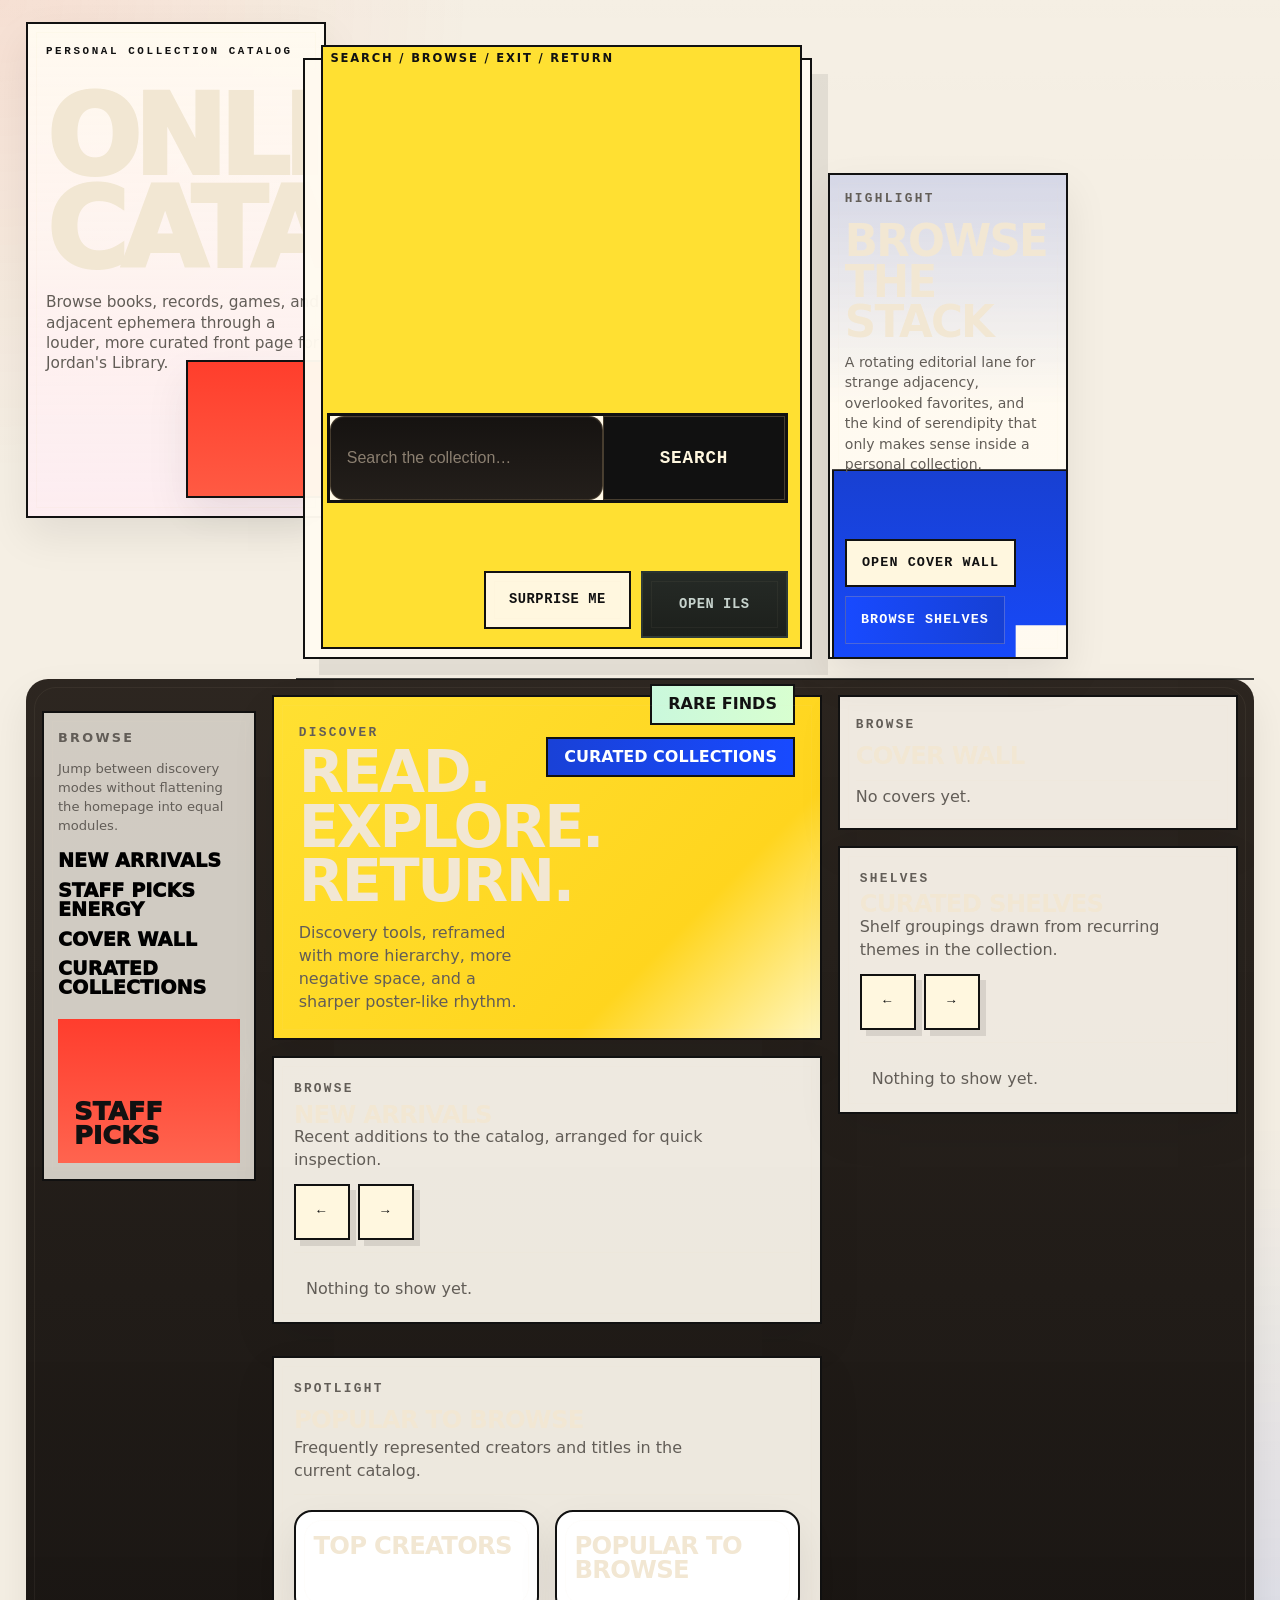
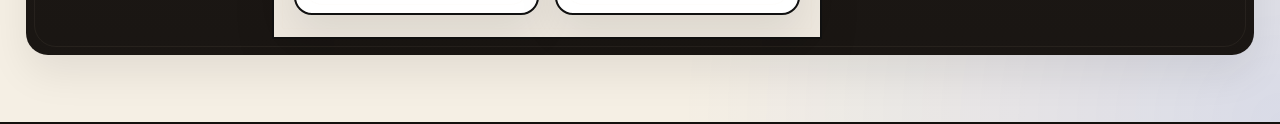
==== index.html @ 0f225d5e "Refine OPAC homepage composition" ====
<!doctype html>
<html lang="en">
  <head>
    <meta charset="UTF-8" />
    <meta name="viewport" content="width=device-width, initial-scale=1.0" />
    <title>Jordan's Library</title>
    <link rel="stylesheet" href="styles.css" />
  </head>
  <body>
    <header class="site-header opac-poster-shell">
      <div class="site-header-inner poster-hero">
        <section class="poster-hero-grid">
          <div class="site-branding poster-branding section-panel" aria-labelledby="posterBrandTitle">
            <p class="eyebrow">Personal Collection Catalog</p>
            <div class="poster-branding-copy">
              <h1 id="posterBrandTitle">ONLINE CATALOG</h1>
              <p class="site-tagline">Browse books, records, games, and adjacent ephemera through a louder, more curated front page for Jordan's Library.</p>
            </div>
            <span class="poster-block poster-block-red" aria-hidden="true"></span>
          </div>

          <section class="search-main poster-search-panel section-panel" aria-label="Search the catalog">
            <div class="search-panel-heading sr-only">
              <p class="search-panel-title">Search the catalog</p>
              <p class="search-panel-copy">Title, creator, subject, notes, call number.</p>
            </div>
            <div class="poster-search-stack">
              <div class="poster-search-label">
                <p class="section-kicker">Search</p>
                <h2 class="poster-search-headline">Find something worth pulling from the shelf.</h2>
                <p class="poster-search-copy">Title, creator, subject, notes, call number, and everything drifting around them.</p>
              </div>
              <label for="keywordSearch" class="sr-only">Global keyword search</label>
              <div class="search-input-wrap poster-search-input-wrap">
                <input id="keywordSearch" type="search" placeholder="Search the collection…" />
                <button id="runSearchBtn" class="button poster-search-btn" type="button">Search</button>
                <div id="searchSuggestions" class="suggestions hidden"></div>
              </div>
              <p id="didYouMean" class="muted did-you-mean"></p>
              <div class="hero-search-actions poster-secondary-actions">
                <button id="toggleAdvancedBtn" class="button button-secondary poster-pill poster-pill-primary" type="button" aria-expanded="false">Advanced Search</button>
                <button id="randomItemBtn" class="button button-secondary poster-pill header-utility" type="button">Surprise Me</button>
                <button id="adminPageBtn" class="button poster-pill poster-pill-dark" type="button">Open ILS</button>
                <button id="adminToggleBtn" class="button hidden poster-pill poster-pill-dark" type="button">Admin Login</button>
              </div>
            </div>
            <div id="advancedSearch" class="advanced-grid hidden">
              <label>Title <input id="advTitle" type="search" /></label>
              <label>Creator / Author / Artist <input id="advCreator" type="search" /></label>
              <label>Subject / Genre <input id="advSubject" type="search" /></label>
              <label>Keyword <input id="advKeyword" type="search" /></label>
              <label>Year <input id="advYear" type="number" min="0" /></label>
              <label>Format
                <select id="advFormat">
                  <option value="all">All formats</option>
                  <option value="Book">Book</option>
                  <option value="Vinyl">Vinyl</option>
                  <option value="Board Game">Board Game</option>
                  <option value="CD">CD</option>
                  <option value="Zine">Zine</option>
                  <option value="Magazine">Magazine</option>
                  <option value="Other">Other</option>
                </select>
              </label>
            </div>
          </section>

          <aside class="poster-feature-panel section-panel" aria-labelledby="posterFeatureTitle">
            <p class="section-kicker">Highlight</p>
            <div class="poster-feature-copy-block">
              <h2 id="posterFeatureTitle">BROWSE THE STACK</h2>
              <p class="poster-feature-copy">A rotating editorial lane for strange adjacency, overlooked favorites, and the kind of serendipity that only makes sense inside a personal collection.</p>
            </div>
            <div class="poster-feature-meta">
              <span>Cover wall</span>
              <span>Curated shelves</span>
            </div>
            <div class="poster-feature-actions">
              <button class="button button-secondary poster-feature-action nav-btn" data-view="covers" type="button">Open Cover Wall</button>
              <button class="button poster-feature-action nav-btn" data-view="shelves" type="button">Browse Shelves</button>
            </div>
            <span class="poster-block poster-block-blue" aria-hidden="true"></span>
          </aside>
        </section>
      </div>
    </header>


    <main class="layout poster-layout">
      <section id="opacSection" class="card poster-card">

        <section id="viewSearch" class="view-panel">
          <section class="homepage-grid poster-homepage-grid">
            <aside class="poster-sidebar section-panel" aria-label="Browse sections">
              <p class="poster-sidebar-title">Browse</p>
              <p class="poster-sidebar-note">Jump between discovery modes without flattening the homepage into equal modules.</p>
              <div class="poster-nav-list">
                <button class="nav-btn poster-nav-item" data-view="search" type="button">New Arrivals</button>
                <button class="nav-btn poster-nav-item" data-view="recent" type="button">Staff Picks Energy</button>
                <button class="nav-btn poster-nav-item" data-view="covers" type="button">Cover Wall</button>
                <button class="nav-btn poster-nav-item" data-view="shelves" type="button">Curated Collections</button>
              </div>
              <div class="poster-sticker poster-sticker-red">STAFF PICKS</div>
            </aside>

            <div class="poster-main-column">
              <section class="poster-callout section-panel" aria-labelledby="posterCalloutTitle">
                <div>
                  <p class="section-kicker">Discover</p>
                  <h2 id="posterCalloutTitle">Read. Explore. Return.</h2>
                  <p class="muted">Discovery tools, reframed with more hierarchy, more negative space, and a sharper poster-like rhythm.</p>
                </div>
                <div class="poster-mini-badges" aria-hidden="true">
                  <span class="poster-chip poster-chip-mint">Rare Finds</span>
                  <span class="poster-chip poster-chip-blue">Curated Collections</span>
                </div>
              </section>

              <section class="arrivals shelf-showcase section-panel poster-section" aria-labelledby="arrivalsTitle">
                <div class="arrivals-header">
                  <div>
                    <p class="section-kicker">Browse</p>
                    <h3 id="arrivalsTitle">New Arrivals</h3>
                    <p class="muted">Recent additions to the catalog, arranged for quick inspection.</p>
                  </div>
                  <div class="arrivals-controls">
                    <button id="arrivalsPrevBtn" class="button button-secondary poster-arrow" type="button" aria-label="Scroll recently added left">←</button>
                    <button id="arrivalsNextBtn" class="button button-secondary poster-arrow" type="button" aria-label="Scroll recently added right">→</button>
                  </div>
                </div>
                <div id="newArrivals" class="media-carousel" role="list" aria-label="Recently added items"></div>
              </section>

              <section class="popular-section section-panel poster-section" aria-labelledby="popularTitle">
                <div class="section-header">
                  <div>
                    <p class="section-kicker">Spotlight</p>
                    <h3 id="popularTitle">Popular to Browse</h3>
                    <p class="muted">Frequently represented creators and titles in the current catalog.</p>
                  </div>
                </div>
                <div id="popularGrid" class="popular-grid"></div>
              </section>
            </div>

            <div class="poster-right-rail">
              <section class="cover-wall-panel section-panel poster-section" aria-labelledby="homeCoverWallTitle">
                <div class="section-header module-header">
                  <div>
                    <p class="section-kicker">Browse</p>
                    <h3 id="homeCoverWallTitle">Cover Wall</h3>
                  </div>
                </div>
                <div id="homeCoverWall" class="cover-wall compact-cover-wall"></div>
              </section>

              <section class="arrivals shelf-showcase section-panel poster-section" aria-labelledby="curatedShelvesTitle">
                <div class="arrivals-header">
                  <div>
                    <p class="section-kicker">Shelves</p>
                    <h3 id="curatedShelvesTitle">Curated Shelves</h3>
                    <p class="muted">Shelf groupings drawn from recurring themes in the collection.</p>
                  </div>
                  <div class="arrivals-controls">
                    <button id="shelvesPrevBtn" class="button button-secondary poster-arrow" type="button" aria-label="Scroll curated shelves left">←</button>
                    <button id="shelvesNextBtn" class="button button-secondary poster-arrow" type="button" aria-label="Scroll curated shelves right">→</button>
                  </div>
                </div>
                <div id="curatedShelfScroller" class="media-carousel" role="list" aria-label="Curated shelves"></div>
              </section>
            </div>
          </section>
        </section>
<section id="viewRecent" class="view-panel hidden"><div class="section-panel page-panel"><div class="section-header module-header"><div><p class="section-kicker">Browse</p><h3>Recently Added</h3></div></div><div id="recentBuckets"></div></div></section>
        <section id="viewCovers" class="view-panel hidden"><div class="section-panel page-panel"><div class="section-header module-header"><div><p class="section-kicker">Browse</p><h3>Cover Wall</h3></div></div><div id="coverWall" class="cover-wall"></div></div></section>
        <section id="viewShelves" class="view-panel hidden"><div class="section-panel page-panel"><div class="section-header module-header"><div><p class="section-kicker">Shelves</p><h3>Curated Shelves</h3></div></div><div id="shelfPages"></div></div></section>
      </section>

      <section id="adminSection" class="card hidden" aria-label="Catalog admin">
        <div class="admin-shell">
        <div class="admin-header">
          <div>
            <h2>Admin Panel</h2>
            <p class="muted">Lightweight cataloging workspace for your personal OPAC.</p>
          </div>
          <div class="admin-buttons">
            <button id="exportBtn" type="button" class="button button-secondary">Export JSON</button>
            <label class="file-label button button-secondary" for="importInput">Import JSON</label>
            <input id="importInput" type="file" accept="application/json" class="hidden" />
          </div>
        </div>

        <p id="adminMessage" class="status-message" aria-live="polite"></p>

        <nav class="admin-tab-nav" aria-label="Admin sections">
          <button class="button button-secondary admin-tab-btn is-active" data-admin-tab="catalog" type="button">Catalog</button>
          <button class="button button-secondary admin-tab-btn" data-admin-tab="record-tools" type="button">Record management tools</button>
          <button class="button button-secondary admin-tab-btn" data-admin-tab="utilities" type="button">Utilities</button>
          <button class="button button-secondary admin-tab-btn" data-admin-tab="discovery" type="button">Discovery</button>
          <button class="button button-secondary admin-tab-btn" data-admin-tab="system" type="button">System</button>
        </nav>

        <section class="admin-tab-panel" data-admin-panel="catalog">
          <section class="admin-block">
            <h3>Add record</h3>
          <form id="recordForm" class="catalog-form">
          <input id="recordId" type="hidden" />

          <fieldset>
            <legend>Core Bibliographic Details</legend>
            <div class="form-grid">
              <label>Title* <input id="title" required /></label>
              <label>Subtitle <input id="subtitle" /></label>
              <label>Creator / Author / Artist* <input id="creator" required /></label>
              <label>Additional Contributors <input id="contributors" placeholder="Editor, narrator, illustrator..." /></label>
              <label>Format* <select id="format" required></select></label>
              <label>Edition <input id="edition" /></label>
              <label>Publication Year <input id="year" type="number" min="0" /></label>
              <label>Publisher / Label <input id="publisher" /></label>
              <label>ISBN / UPC / Catalog Number <input id="identifier" /></label>
              <button id="fetchMetadataBtn" class="button button-secondary" type="button">Fetch Metadata</button>
              <label>Genres <select id="genres" multiple size="6"></select></label>
              <label>Custom Genre / Category <input id="genre" placeholder="Optional custom" /></label>
              <label>Binding <select id="binding"></select></label>
              <label>Series Name <input id="seriesName" /></label>
              <label>Series Number <input id="seriesNumber" type="number" min="0" /></label>
              <label>Curated shelf <select id="curatedShelf"></select></label>
              <label>Page count <input id="pageCount" type="number" min="1" step="1" /></label>
              <label>Subjects / Tags <input id="subjects" placeholder="Comma-separated" /></label>
            </div>
          </fieldset>

          <fieldset>
            <legend>Holdings & Local Data</legend>
            <div class="form-grid">
              <label>Status
                <select id="status">
                  <option>Available</option>
                  <option>Checked In</option>
                  <option>On Loan</option>
                  <option>On Order</option>
                  <option>Reference Only</option>
                  <option>Missing</option>
                </select>
              </label>
              <label>Location <select id="location"></select></label>
              <label>Call Number <input id="callNumber" /></label>
              <label>Accession Number <input id="accessionNumber" /></label>
              <label>Material Number(s) <textarea id="materialNumbers" rows="2" placeholder="One material number per line"></textarea></label>
              <label>Date Acquired <input id="dateAcquired" type="date" /></label>
              <label>Date Added <input id="dateAdded" type="date" /></label>
              <label>Source <input id="source" /></label>
              <label>Price Paid <input id="pricePaid" type="number" min="0" step="0.01" /></label>
              <label>Cover Image URL <input id="coverUrl" type="url" placeholder="https://..." /></label>
              <label>Cover Upload <input id="coverUpload" type="file" accept="image/*" /></label>
            </div>
            <label>Description / Summary <textarea id="description" rows="3"></textarea></label>
            <label>Personal Notes <textarea id="notes" rows="2"></textarea></label>
          </fieldset>

          <div id="duplicateWarning" class="warning"></div>

          <div class="actions">
            <button class="button" type="submit">Save Record</button>
            <button id="cancelEditBtn" class="button button-secondary" type="button">Cancel Edit</button>
          </div>
          </form>
          </section>

          <section class="admin-table-wrap admin-block">
            <h3>Edit/search records</h3>
            <div class="admin-tools">
              <input id="adminSearch" type="search" placeholder="Search records in admin table" />
            </div>
            <table id="adminTable">
              <thead>
                <tr>
                  <th><input id="selectAllRows" type="checkbox" aria-label="Select all records" /></th>
                  <th>Title</th>
                  <th>Creator</th>
                  <th>Format</th>
                  <th>Year</th>
                  <th>Status</th>
                  <th>Actions</th>
                </tr>
              </thead>
              <tbody id="adminTableBody"></tbody>
            </table>
          </section>
        </section>

        <section class="admin-tab-panel hidden" data-admin-panel="record-tools">
          <section class="admin-block">
            <h3>Record management tools</h3>
            <div class="admin-tools">
              <select id="bulkStatusSelect">
                <option value="">Bulk status…</option>
                <option value="Available">Available</option>
                <option value="Checked In">Checked In</option>
                <option value="On Loan">On Loan</option>
                <option value="On Order">On Order</option>
                <option value="Reference Only">Reference Only</option>
                <option value="Missing">Missing</option>
              </select>
              <select id="bulkGenreSelect" multiple size="4"></select>
              <button id="applyBulkBtn" class="button button-secondary" type="button">Apply to selected</button>
              <button id="bulkGenreAddBtn" class="button button-secondary" type="button">Add Genres to selected</button>
            </div>
          </section>
        </section>

        <section class="admin-tab-panel hidden" data-admin-panel="utilities">
          <section class="location-manager admin-block">
            <h3>Locations</h3>
            <div class="admin-tools">
              <input id="newLocationInput" placeholder="Add location" />
              <button id="addLocationBtn" class="button button-secondary" type="button">Add location</button>
            </div>
            <ul id="locationList" class="location-list"></ul>
          </section>

          <section class="location-manager admin-block">
            <h3>Genres</h3>
            <div class="admin-tools">
              <input id="newGenreInput" placeholder="Add genre" />
              <button id="addGenreBtn" class="button button-secondary" type="button">Add genre</button>
            </div>
            <ul id="genreList" class="location-list"></ul>
          </section>


          <section class="location-manager admin-block">
            <h3>Formats</h3>
            <div class="admin-tools">
              <input id="newFormatInput" placeholder="Add format" />
              <button id="addFormatBtn" class="button button-secondary" type="button">Add format</button>
            </div>
            <ul id="formatList" class="location-list"></ul>
          </section>

          <section class="location-manager admin-block">
            <h3>Bindings</h3>
            <div class="admin-tools">
              <input id="newBindingInput" placeholder="Add binding" />
              <button id="addBindingBtn" class="button button-secondary" type="button">Add binding</button>
            </div>
            <ul id="bindingList" class="location-list"></ul>
          </section>
          <section class="location-manager admin-block">
            <h3>Curated shelves</h3>
            <div class="admin-tools">
              <input id="newCuratedShelfInput" placeholder="Add curated shelf" />
              <button id="addCuratedShelfBtn" class="button button-secondary" type="button">Add curated shelf</button>
            </div>
            <ul id="curatedShelfList" class="location-list"></ul>
          </section>
        </section>

        <section class="admin-tab-panel hidden" data-admin-panel="discovery">
          <section class="admin-block">
            <h3>Discovery</h3>
            <p class="muted">Curated shelf assignments and visual shelf browsing update from the managed lists in Utilities.</p>
          </section>
        </section>

        <section class="admin-tab-panel hidden" data-admin-panel="system">
          <section class="admin-block">
            <h3>System</h3>
            <p class="muted">Use export/import controls above for data backup and migration utilities.</p>
          </section>
        </section>
        </div>
      </section>
    </main>

        <div id="searchResultsModal" class="modal hidden" role="dialog" aria-modal="true" aria-labelledby="searchResultsTitle">
      <article class="modal-content search-modal-content" id="searchResultsContent">
        <div class="record-details-header">
          <div>
            <h3 id="searchResultsTitle">Search Results</h3>
            <p id="resultsSummary" class="results-summary"></p>
          </div>
          <div class="record-detail-actions">
            <button id="openFullSearchBtn" class="button button-secondary" type="button">Open search page</button>
            <button id="closeSearchResultsBtn" class="button button-secondary" type="button">Close</button>
          </div>
        </div>
        <section class="search-shell search-modal-shell" aria-label="Search and filters">
          <div class="search-column">
            <div class="toolbar search-modal-toolbar">
              <label>
                Sort by
                <select id="sortFilter">
                  <option value="relevance">Relevance</option>
                  <option value="newest">Newest first</option>
                  <option value="oldest">Oldest first</option>
                  <option value="titleAsc">Title A-Z</option>
                  <option value="titleDesc">Title Z-A</option>
                  <option value="creatorAsc">Creator A-Z</option>
                  <option value="callNumber">Call Number</option>
                </select>
              </label>
              <button id="clearFiltersBtn" class="button button-secondary" type="button">Clear Filters</button>
            </div>
            <div class="search-results-shell">
              <div id="publicResults" class="results-list"></div>
              <div class="pagination-row">
                <button id="loadMoreBtn" class="button button-secondary hidden" type="button">Load More</button>
              </div>
            </div>
            <p id="emptyState" class="empty-state hidden">No records match your search. Try broadening your filters or searching by keyword.</p>
          </div>

          <aside class="facets" aria-label="Faceted filters">
            <h3>Refine Results</h3>
            <label>Format <select id="facetFormat"></select></label>
            <label>Genre / Category <select id="facetGenre"></select></label>
            <label>Year <select id="facetYear"></select></label>
            <label>Availability <select id="facetStatus"></select></label>
            <label>Location <select id="facetLocation"></select></label>
            <label>Binding <select id="facetBinding"></select></label>
          </aside>
        </section>
      </article>
    </div>

<div id="loginModal" class="modal hidden" role="dialog" aria-modal="true" aria-labelledby="loginTitle">
      <form id="loginForm" class="modal-content">
        <h3 id="loginTitle">Admin Login</h3>
        <p class="muted">Sign in to manage records. This temporary login can later be replaced with Firebase Auth.</p>
        <label>Username <input id="username" required autocomplete="username" /></label>
        <label>Password <input id="password" type="password" required autocomplete="current-password" /></label>
        <p id="loginError" class="error" aria-live="polite"></p>
        <menu>
          <button class="button button-secondary" type="button" id="closeLoginBtn">Cancel</button>
          <button class="button" type="submit">Login</button>
        </menu>
      </form>
    </div>

    <div id="recordDetailsModal" class="modal hidden" role="dialog" aria-modal="true" aria-labelledby="recordDetailsTitle">
      <article class="modal-content record-details-content" id="recordDetailsContent">
        <div class="record-details-header">
          <h3 id="recordDetailsTitle">Full Record</h3>
          <div class="record-detail-actions">
            <button id="copyCitationBtn" class="button button-secondary" type="button">Copy Citation (APA)</button>
            <button id="closeRecordDetailsBtn" class="button button-secondary" type="button">Close</button>
          </div>
        </div>
        <div id="recordDetailsBody"></div>
      </article>
    </div>

    <template id="recordTemplate">
      <article class="record-card">
        <img class="cover" alt="" loading="lazy" />
        <div class="record-copy">
          <div class="record-topline">
            <span class="badge badge-format"></span>
            <span class="badge badge-status"></span>
          </div>
          <h4 class="record-title"></h4>
          <p class="record-meta"></p>
          <p class="record-location"></p>
          <p class="record-subjects"></p>
          <div class="record-actions-row">
            <button class="button button-secondary expand-btn" type="button">Quick View</button>
            <button class="button button-secondary view-details-btn" type="button">View Full Record</button>
          </div>
          <div class="inline-details hidden"></div>
        </div>
      </article>
    </template>

    <script type="module" src="js/main.js"></script>
  </body>
</html>
---- styles.css ----
:root {
  --bg: #f9f6ff;
  --card: #ffffff;
  --text: #1d1328;
  --muted: #6c5a79;
  --accent: #8f2bff;
  --accent-2: #ff4fa3;
  --accent-3: #18b7ad;
  --border: #e9def4;
  --danger: #ba2f2f;
  --shadow: 0 14px 40px rgba(36, 18, 58, 0.12);
}
* { box-sizing: border-box; }
body {
  margin: 0;
  background: radial-gradient(circle at 20% -10%, #ffe8f6, transparent 35%), var(--bg);
  color: var(--text);
  font-family: "Inter", "Avenir Next", "Helvetica Neue", system-ui, sans-serif;
  line-height: 1.45;
  overflow-x: hidden;
}
.site-header {
  display: flex;
  justify-content: space-between;
  gap: 1rem;
  align-items: start;
  padding: 1rem 1.25rem .9rem;
  border-bottom: 1px solid var(--border);
  background: linear-gradient(125deg, #fff 5%, #ffe8f6 55%, #f4edff 100%);
}
.eyebrow { margin: 0; letter-spacing: .16em; text-transform: uppercase; font-size: .72rem; color: var(--accent); font-weight: 700; }
h1 { margin: .3rem 0; font-size: clamp(1.7rem, 3vw, 2.7rem); letter-spacing: -.02em; }
.header-actions { display: flex; gap: .5rem; flex-wrap: wrap; }
.layout { max-width: 1320px; margin: .7rem auto 2rem; padding: 0 1rem; display: grid; gap: .85rem; }
.card {
  background: var(--card);
  border: 1px solid var(--border);
  border-radius: 20px;
  padding: 1rem;
  box-shadow: var(--shadow);
}
.section-header, .admin-header { display: flex; justify-content: space-between; gap: 1rem; align-items: start; flex-wrap: wrap; }
.stats { display: flex; gap: .6rem; flex-wrap: wrap; font-size: .88rem; color: var(--muted); }
.stats span { background: #f8f1ff; border: 1px solid var(--border); border-radius: 999px; padding: .2rem .55rem; }

.search-shell { display: grid; grid-template-columns: minmax(0, 1.35fr) minmax(250px, .65fr); gap: .8rem; align-items: start; }
.search-column { display: grid; gap: .8rem; align-content: start; }
.search-main {
  background: linear-gradient(180deg, #fff, #fefaff);
  border: 1px solid var(--border);
  border-radius: 16px;
  padding: .85rem;
}
.search-main input[type="search"] { width: 100%; }
.toolbar { display: flex; justify-content: space-between; align-items: end; gap: .6rem; margin-top: .5rem; }
.advanced-grid { margin-top: .65rem; display: grid; grid-template-columns: repeat(auto-fill,minmax(190px,1fr)); gap: .55rem; }
.facets {
  border: 1px solid var(--border);
  border-radius: 16px;
  padding: .8rem;
  background: linear-gradient(180deg, #fff, #f8f2ff);
}
.facets h3 { margin: .1rem 0 .4rem; font-size: 1rem; letter-spacing: .03em; }

.search-results-shell {
  width: 100%;
  margin-top: 0;
}

input, select, textarea {
  width: 100%;
  border: 1px solid #ddcbed;
  border-radius: 12px;
  padding: .62rem .74rem;
  margin-top: .25rem;
  background: #fff;
}
.button {
  border: 0;
  border-radius: 999px;
  background: linear-gradient(90deg, var(--accent), var(--accent-2));
  color: #fff;
  padding: .62rem 1rem;
  cursor: pointer;
  font-weight: 700;
  transition: transform .2s ease, box-shadow .2s ease;
}
.button:hover { transform: translateY(-1px); box-shadow: 0 10px 18px rgba(143, 43, 255, .22); }
.button:focus-visible, input:focus-visible, select:focus-visible, textarea:focus-visible { outline: 2px solid #6b2cff; outline-offset: 1px; }
.button-secondary { background: #efe7fa; color: #342348; }
.button:disabled { opacity: .5; cursor: not-allowed; transform: none; box-shadow: none; }

.results-list { display: grid; gap: .95rem; margin-top: 0; }
.record-card {
  border: 1px solid var(--border);
  border-radius: 16px;
  padding: .85rem;
  display: grid;
  grid-template-columns: 128px 1fr;
  gap: .95rem;
  background: #fff;
  transition: transform .2s ease, box-shadow .2s ease;
}
.record-card:hover { transform: translateY(-2px); box-shadow: 0 14px 24px rgba(53, 26, 89, 0.12); }
.cover { width: 128px; height: 186px; object-fit: cover; object-position: center; border-radius: 10px; background: #f0e9f9; border: 1px solid #e8dcf5; flex: 0 0 128px; overflow: hidden; }
.record-topline { display: flex; gap: .45rem; flex-wrap: wrap; }
.badge { font-size: .72rem; padding: .22rem .5rem; border-radius: 999px; font-weight: 700; letter-spacing: .02em; }
.badge-format { color: #fff; }
.badge-format[data-format="book"], .badge-format:not([data-format]) { background: #7f5eff; }
.badge-format[data-format="vinyl"] { background: #ff5f96; }
.badge-format[data-format="board-game"] { background: #0aa79d; }
.badge-format[data-format="other"] { background: #5d6272; }
.badge-status { background: #f1ecf8; color: #4a3960; }
.badge-status[data-status="on-order"] { background: #ffe6c8; color: #7a3e00; }
.record-card.status-on-order, .wall-item.status-on-order, .availability-card.status-on-order { background: #fff4e6; border-color: #f6cf9e; }
.record-card.status-on-loan, .wall-item.status-on-loan, .availability-card.status-on-loan { background: #ffe9e9; border-color: #f4b2b2; }
.badge-status[data-status="on-loan"] { background: #ffdada; color: #7a1010; }
.record-title { margin: .22rem 0; font-size: 1.18rem; line-height: 1.2; }
.record-meta, .record-location, .record-subjects, .muted { margin: .22rem 0; color: var(--muted); }
.subject-link {
  border: 1px solid #e2d4f0;
  background: #fff;
  border-radius: 999px;
  padding: .12rem .55rem;
  font-size: .74rem;
  cursor: pointer;
}
.pagination-row { margin-top: .75rem; }
.empty-state { border: 1px dashed #dbc6ee; border-radius: 12px; padding: .95rem; color: var(--muted); background: #fdf9ff; }

.arrivals { margin-bottom: .9rem; border: 1px solid var(--border); border-radius: 16px; padding: .85rem; background: linear-gradient(180deg, #fff, #fbf6ff); }
.arrivals-header { display: flex; justify-content: space-between; align-items: center; }
.arrivals-controls { display: flex; gap: .4rem; }
.cover-scroller { display: grid; grid-template-columns: repeat(5, minmax(0, 1fr)); gap: .65rem; margin-top: .6rem; }
.arrival-item { border: 1px solid #e2d4f0; border-radius: 11px; padding: .35rem; background: #fff; text-align: left; cursor: pointer; transition: transform .2s ease, box-shadow .2s ease; }
.arrival-item:hover { transform: translateY(-2px); box-shadow: 0 10px 20px rgba(47, 20, 79, 0.14); }
.arrival-cover { width: 100%; aspect-ratio: 3/4; object-fit: cover; object-position: center; border-radius: 8px; background: #f3ecfb; }
.arrival-title { display: block; margin-top: .3rem; font-size: .8rem; }

.catalog-form fieldset { border: 1px solid var(--border); border-radius: 12px; padding: .7rem; margin: 0 0 .8rem; }

.catalog-form-layout {
  display: grid;
  grid-template-columns: minmax(0, 1.25fr) minmax(0, 1fr);
  gap: .8rem;
  align-items: start;
}

.form-grid { display: grid; grid-template-columns: repeat(auto-fill,minmax(210px,1fr)); gap: .65rem; }
.actions { display: flex; gap: .5rem; }
.warning { color: #975f00; min-height: 1.2em; }
.status-message { min-height: 1.1em; color: #2f5f18; }
.admin-buttons { display: flex; gap: .5rem; flex-wrap: wrap; }
.file-label { display: inline-flex; align-items: center; }
.admin-tools { display: flex; gap: .5rem; margin: .8rem 0; flex-wrap: wrap; }
table { width: 100%; border-collapse: collapse; }
th, td { border-bottom: 1px solid var(--border); padding: .5rem; text-align: left; vertical-align: top; }
.row-actions { display: flex; gap: .35rem; flex-wrap: wrap; }

.modal { position: fixed; inset: 0; background: rgba(17, 8, 27, .52); display: grid; place-items: center; padding: 1rem; z-index: 12; }
.modal-content { width: min(1180px,100%); max-height: 92vh; overflow: auto; border: none; border-radius: 18px; background: #fff; padding: 1rem; }
.record-details-header { display: flex; justify-content: space-between; gap: .5rem; align-items: center; }
.record-detail-actions { display: flex; gap: .4rem; }
.opac-record-layout { display: grid; gap: 1rem; }
.record-columns {
  display: grid;
  grid-template-columns: minmax(180px, 230px) minmax(0, 1fr) minmax(180px, 230px);
  gap: 1rem;
  align-items: start;
}
.record-image-column,
.record-main-column,
.record-availability-column { min-width: 0; }
.details-cover {
  width: 100%;
  height: auto;
  max-height: 360px;
  object-fit: contain;
  border-radius: 12px;
  background: #f0e9f9;
}
.availability-card {
  border: 1px solid var(--border);
  border-radius: 12px;
  padding: .75rem;
  background: linear-gradient(180deg, #fff, #fbf6ff);
}
.availability-card h5 { margin: 0 0 .4rem; }
.availability-card p { margin: .2rem 0; color: #4b395e; font-size: .94rem; }
.metadata-grid {
  display: grid;
  grid-template-columns: 160px 1fr;
  gap: .4rem .75rem;
  margin: .65rem 0 0;
}
.metadata-grid dt { font-weight: 700; color: #3c2557; }
.metadata-grid dd { margin: 0; }
.detail-section {
  border-top: 1px solid var(--border);
  padding-top: .75rem;
}
.detail-section h5 { margin: 0 0 .4rem; }
.subject-pills { display: flex; flex-wrap: wrap; gap: .4rem; }
.subject-pill {
  border: 1px solid #dfd0f0;
  border-radius: 999px;
  background: #fbf7ff;
  padding: .2rem .65rem;
  font-size: .82rem;
  color: #4f3e62;
}
.nearby-section { padding-bottom: .2rem; }
.nearby-spines {
  display: flex;
  gap: .55rem;
  max-width: 50%;
  overflow-x: auto;
  padding-bottom: .2rem;
}
.book-spine {
  border: 1px solid #d8c7ea;
  border-radius: 8px;
  padding: .45rem .35rem;
  background: linear-gradient(180deg, #fcf8ff, #f2e9ff);
  min-height: 164px;
  width: var(--spine-width, 56px);
  flex: 0 0 var(--spine-width, 56px);
  display: flex;
  flex-direction: column;
  justify-content: space-between;
  align-items: center;
  cursor: pointer;
  transition: transform .18s ease, box-shadow .18s ease, border-color .18s ease;
}
.book-spine.selected {
  border-color: #ff4fa3;
  background: linear-gradient(180deg, #ffe7f5, #ffd2ea);
  box-shadow: 0 10px 18px rgba(255, 79, 163, .24);
}
.book-spine:hover { border-color: #8f2bff; transform: translateY(-1px) translateX(-4px); box-shadow: 0 10px 16px rgba(53, 26, 89, 0.12); z-index: 2; }
.spine-title { font-size: .78rem; color: #644f79; writing-mode: vertical-rl; text-orientation: mixed; transform: rotate(180deg); line-height: 1.2; display: flex; gap: .45rem; white-space: nowrap; }
.spine-title > span { display: block; overflow: hidden; text-overflow: ellipsis; max-height: 100%; }
.spine-call { font-weight: 700; font-size: .72rem; color: #41275f; writing-mode: horizontal-tb; transform: none; text-align: center; }
.error { color: var(--danger); }
.hidden, .sr-only { display: none !important; }

@media (max-width: 1024px) {
  .cover-scroller { grid-template-columns: repeat(3, minmax(0, 1fr)); }
  .donations-workspace-grid { grid-template-columns:1fr; }
}

@media (max-width: 900px) {
  .search-shell { grid-template-columns: 1fr; }
  .search-results-shell, .empty-state { width: 100%; }
  .toolbar { flex-direction: column; align-items: stretch; }
  .record-columns { grid-template-columns: minmax(150px, 210px) minmax(0, 1fr) minmax(150px, 210px); }
  .details-cover { max-width: 240px; max-height: 330px; }
  .metadata-grid { grid-template-columns: 1fr; }
  .nearby-spines { max-width: 100%; }
  .cover-scroller { grid-template-columns: repeat(2, minmax(0, 1fr)); }
}

@media (max-width: 760px) {
  .record-columns { grid-template-columns: 1fr; }
  .nearby-spines { max-width: 100%; }
  .catalog-form-layout { grid-template-columns: 1fr; }
}

@media (max-width: 620px) {
  .nearby-spines { max-width: 100%; }
}

@media print {
  body { background: #fff; }
  .site-header, .search-shell, .arrivals, #adminSection, .record-detail-actions { display: none !important; }
  .modal { position: static; background: none; }
  .modal-content { box-shadow: none; border: 1px solid #999; }
  body.notice-print-window .row-actions,
  body.notice-print-window textarea,
  body.notice-print-window label span { display:none !important; }
}

.catalog-tab-bar {
  width: 100%;
  border-top: 1px solid var(--border);
  border-bottom: 1px solid var(--border);
  background: #fff;
  padding: .6rem 1rem;
}

.public-nav {
  display:flex;
  gap:.45rem;
  flex-wrap:wrap;
  max-width: 1320px;
  margin: 0 auto;
}
.view-panel { width: 100%; }
.results-summary, .results-list, .pagination-row { width: 100%; }
.empty-state { width: min(100%, calc((100% - .8rem) * 1.35 / 2)); margin-top: .5rem; }
.search-shell { margin: 0; }
.facets { padding-left: 1rem; }
.arrivals { margin-left: 0; margin-right: 0; }
.arrival-cover { object-fit: cover; background:#f6efff; }
.suggestions { border:1px solid var(--border); border-radius:10px; margin-top:.2rem; background:#fff; display:grid; gap:.2rem; padding:.3rem; }
.suggestion-item { border:0; background:#f9f4ff; text-align:left; padding:.45rem .55rem; border-radius:8px; cursor:pointer; }
.did-you-mean { margin:.35rem 0 0; }
.inline-details { margin:.45rem 0; border-top:1px dashed var(--border); padding-top:.4rem; }
mark { background:#ffe8f6; color:inherit; padding:0 .15em; border-radius:3px; }
.cover-wall { display:grid; grid-template-columns:repeat(auto-fill,minmax(120px,1fr)); gap:.7rem; }
.wall-item { border:1px solid var(--border); background:#fff; border-radius:10px; padding:.35rem; text-align:left; cursor:pointer; }
.wall-item img { width:100%; aspect-ratio: 2 / 3; object-fit: cover; object-position: center; background:#f3ecfb; border-radius:8px; display:block; }
.wall-item span { display:block; font-size:.78rem; margin-top:.3rem; }
.wall-item.stacked { transform: translateX(6px) rotate(-1deg); }
.stats-page p { margin:.45rem 0; }
.location-list { list-style:none; padding:0; margin:0; display:grid; gap:.35rem; }
.location-list li { display:flex; justify-content:space-between; align-items:center; border:1px solid var(--border); border-radius:10px; padding:.35rem .55rem; }
.checkout-queue-item { display:flex; justify-content:space-between; gap:.75rem; align-items:flex-start; padding:.85rem 0; border-bottom:1px solid var(--border); }
.checkout-queue-item:last-child { border-bottom:0; padding-bottom:0; }
.checkout-queue-main { display:flex; align-items:flex-start; gap:.65rem; min-width:0; flex:1 1 auto; }
.checkout-queue-copy { display:grid; gap:.25rem; min-width:0; }
.checkout-inline-due-date { display:grid; gap:.2rem; min-width:150px; }
.checkout-inline-due-date span { font-size:.72rem; color:var(--muted); }
.checkout-inline-due-date input { min-width:0; padding:.45rem .55rem; font-size:.86rem; }
.checkout-queue-actions { flex:0 0 auto; }
.checkout-thumb { width: 42px; height: 58px; object-fit: contain; border-radius: 6px; background:#f3ecfb; border:1px solid var(--border); flex:0 0 auto; }



.admin-tab-nav { display:flex; gap:.45rem; flex-wrap:wrap; margin:.75rem 0 .25rem; }
.admin-tab-btn.is-active { background:#e4d7f8; }
.ils-shell-grid { display:grid; grid-template-columns: 320px minmax(0, 1fr); gap: 1.1rem; align-items:start; }
.ils-navigation {
  position: sticky;
  top: 1rem;
  width: 320px;
  max-width: 320px;
  max-height: calc(100vh - 2rem);
  overflow-y: auto;
  padding: .8rem;
  border: 1px solid var(--border);
  border-radius: 18px;
  background: linear-gradient(180deg, #fff, #f8f2ff);
}
.ils-nav-block + .ils-nav-block { margin-top: .75rem; padding-top: .75rem; border-top: 1px solid var(--border); }
.ils-top-nav { display:grid; gap: .3rem; }
.ils-nav-item { display:grid; gap: .22rem; }
.ils-subnav { display:grid; gap: .18rem; padding-left: .85rem; }
.ils-top-nav .button, .ils-subnav .button { justify-content: flex-start; text-align:left; }
.ils-section-btn {
  width: 100%;
  padding: .58rem .85rem;
  font-size: .95rem;
  font-weight: 700;
}
.ils-section-btn.is-active {
  background: #e4d7f8;
  border-color: #b99fee;
}
.ils-subnav-btn {
  width: 100%;
  padding: .38rem .72rem;
  font-size: .82rem;
  font-weight: 600;
  border-radius: 999px;
  opacity: .92;
}
.ils-subnav-btn.is-active {
  background: #f0e7ff;
  border-color: #ccb8f5;
}
.ils-section-title { margin: 0 0 .2rem; }
.ils-section-description { margin: 0; }
.ils-main-column { min-width: 0; display:grid; gap: 1rem; }
.ils-main-header {
  display:flex;
  justify-content: space-between;
  align-items: flex-start;
  gap: 1rem;
  flex-wrap: wrap;
}
.utilities-grid { display:grid; grid-template-columns: repeat(auto-fit, minmax(280px, 1fr)); gap: 1rem; }
.managed-panel { display:grid; gap: .75rem; align-content:start; }
.managed-list { gap: .55rem; }
.managed-item { display:grid; gap: .6rem; border:1px solid var(--border); border-radius:14px; padding:.75rem; background:#fcf9ff; }
.managed-item-main, .managed-item-actions, .managed-inline-edit { display:flex; gap:.55rem; justify-content:space-between; align-items:center; flex-wrap:wrap; }
.managed-empty { border:1px dashed var(--border); border-radius:12px; padding:.85rem; color:var(--muted); background:#fcf9ff; }
.managed-message { min-height: 1.25rem; margin: 0; }
.patrons-shell { display:grid; gap: 1rem; }
.patron-search-card, .patron-detail-card { display:grid; gap:.9rem; }
.patron-search-header { align-items:flex-start; }
.patron-search-toolbar { display:flex; gap:.85rem; align-items:flex-start; flex-wrap:wrap; }
.patron-search-field { position:relative; flex:1 1 420px; min-width:min(100%, 320px); }
.patron-search-input { width:100%; font-size:1.1rem; padding:1rem 1.1rem; border-radius:18px; border:1px solid var(--border); background:#fff; box-shadow:0 10px 24px rgba(61, 31, 102, .06); }
.patron-search-results { position:absolute; top:calc(100% + .45rem); left:0; right:0; z-index:8; border:1px solid var(--border); border-radius:18px; background:#fff; box-shadow:0 20px 40px rgba(36,18,58,.12); padding:.35rem; display:grid; gap:.2rem; max-height:320px; overflow:auto; }
.patron-search-result { width:100%; border:0; background:transparent; border-radius:14px; padding:.8rem .9rem; text-align:left; display:grid; gap:.15rem; cursor:pointer; }
.patron-search-result:hover, .patron-search-result:focus-visible, .patron-search-result.is-active { background:#f6efff; outline:none; }
.patron-search-result strong { font-size:1rem; }
.patron-search-result span { color:var(--muted); font-size:.92rem; }
.patron-detail-panel { display:grid; gap: .9rem; }
.patron-account-top, .patron-account-actions, .patron-account-contact-row { display:flex; gap:.75rem; justify-content:space-between; flex-wrap:wrap; }
.patron-account-status { display:inline-flex; align-items:center; gap:.4rem; font-size:.95rem; }
.patron-account-title { margin:0; font-size:clamp(1.65rem, 3vw, 2.35rem); }
.patron-account-card { display:grid; gap:.2rem; }
.patron-account-card-number { font-weight:700; font-size:1rem; }
.patron-summary-chip, .detail-card { border:1px solid var(--border); border-radius:14px; padding:.75rem; background:#fcf9ff; min-width:120px; display:grid; gap:.2rem; }
.patron-account-actions { border-top:1px solid var(--border); padding-top:.85rem; }
.patron-account-actions .button { min-width:120px; }
.patron-detail-grid { display:grid; grid-template-columns: repeat(auto-fit, minmax(180px, 1fr)); gap:.65rem; }
.patron-detail-address { padding:.85rem 1rem; border:1px solid var(--border); border-radius:16px; background:#fcf9ff; }
.patron-modal-body { display:grid; gap:1rem; }
.patron-modal-section { display:grid; gap:.75rem; }
.patron-modal-list { list-style:none; padding:0; margin:0; display:grid; gap:.65rem; }
.patron-modal-list li { border:1px solid var(--border); border-radius:14px; padding:.8rem .9rem; background:#fff; display:grid; gap:.15rem; }
.patron-modal-list-header { display:flex; justify-content:space-between; gap:.75rem; align-items:flex-start; flex-wrap:wrap; }
.patron-fee-entry { display:grid; gap:.55rem; }
.patron-fee-actions, .patron-editor-actions { display:flex; gap:.5rem; flex-wrap:wrap; justify-content:flex-end; }
.patron-editor-modal-content { width:min(920px, 100%); }
.patron-account-modal-content { width:min(980px, 100%); }
.register-transactions-modal-content { width:min(1120px, 100%); }
.register-transactions-modal-body { display:grid; gap:.75rem; }
.detail-label { color:var(--muted); font-size:.82rem; text-transform:uppercase; letter-spacing:.05em; }
.patron-activity-list { list-style:none; padding:0; margin:0; display:grid; gap:.55rem; }
.patron-activity-list li { border:1px solid var(--border); border-radius:12px; padding:.65rem .75rem; background:#fff; display:grid; gap:.15rem; }
.text-button { background:none; border:0; padding:0; color:#5d2fd6; font:inherit; font-weight:700; cursor:pointer; }
.is-selected-row { background:#faf4ff; }
.patron-form-grid { display:grid; grid-template-columns: repeat(auto-fit, minmax(180px, 1fr)); gap:.7rem; }
.patron-notices-shell,
.patron-notices-results-card,
.patron-notices-preview-card,
.patron-notices-history-card,
.patron-notices-templates-card { display:grid; gap:1rem; }
.patron-notices-filter-grid { display:grid; grid-template-columns:repeat(auto-fit,minmax(180px,1fr)); gap:.75rem; align-items:end; }
.patron-notices-main-grid,
.patron-notices-bottom-grid { display:grid; grid-template-columns:minmax(0,1.45fr) minmax(320px,.95fr); gap:1rem; align-items:start; }
.patron-notice-results { display:grid; gap:.85rem; }
.patron-notice-group { border:1px solid var(--border); border-radius:16px; padding:1rem; background:#fff; display:grid; gap:.75rem; }
.patron-notice-group.is-attention { background:#fff5f5; border-color:#f1c1c1; }
.patron-notice-group-header, .patron-notice-group-meta { display:flex; justify-content:space-between; gap:.75rem; flex-wrap:wrap; align-items:flex-start; }
.patron-notice-template-list { display:grid; gap:.85rem; }
.patron-notice-template-card { border:1px solid var(--border); border-radius:16px; padding:.9rem; background:#fcf9ff; display:grid; gap:.65rem; }
.notice-print-sheet { display:grid; gap:1rem; }
.notice-print-header, .notice-print-address { display:flex; justify-content:space-between; gap:1rem; flex-wrap:wrap; }
.notice-print-meta { display:grid; justify-items:end; gap:.15rem; }
.notice-history-row-pending { background:#fff8eb; }
.summary-card-grid { display:grid; grid-template-columns:repeat(auto-fit,minmax(150px,1fr)); gap:.75rem; }
.summary-card { border:1px solid var(--border); border-radius:14px; padding:.85rem; background:#fcf9ff; display:grid; gap:.2rem; }
.summary-card-label { color:var(--muted); font-size:.85rem; }
.table-wrap { overflow:auto; }
.form-grid-span { grid-column: 1 / -1; }
.card-like { border:1px solid var(--border); border-radius:16px; background:linear-gradient(180deg, #fff, #fbf7ff); padding:.85rem; }

@media (max-width: 980px) {
  .ils-shell-grid { grid-template-columns: 1fr; }
  .ils-navigation {
    position: static;
    width: 100%;
    max-width: none;
    max-height: none;
    overflow: visible;
  }
  .ils-main-header {
    flex-direction: column;
  }
}
@media (max-width: 720px) {
  .patron-search-toolbar, .patron-account-top, .patron-account-actions, .patron-account-contact-row { display:grid; }
  .patron-account-actions .button { width:100%; }
  .patron-notices-main-grid, .patron-notices-bottom-grid { grid-template-columns:1fr; }
}
.admin-tab-panel { margin-top:.2rem; }

.admin-block { margin-top: 1rem; padding-top: .5rem; border-top: 1px solid var(--border); }
.admin-block h3 { margin: .2rem 0 .7rem; }

.dashboard-tile-grid {
  display: grid;
  grid-template-columns: repeat(auto-fit, minmax(210px, 1fr));
  gap: .9rem;
  margin-top: .8rem;
}

.dashboard-tile {
  min-height: 100px;
  border: 2px solid #9fc6cf;
  border-radius: 12px;
  background: #f1f5f7;
  color: #111;
  font-size: 1.25rem;
  font-weight: 700;
  text-align: left;
  padding: 1rem 1.1rem;
  cursor: pointer;
  transition: background .15s ease, transform .15s ease;
}

.dashboard-tile:hover,
.dashboard-tile:focus-visible {
  background: #e3edf1;
  transform: translateY(-1px);
}

.circulation-actions {
  display: grid;
  grid-template-columns: repeat(auto-fit, minmax(260px, 1fr));
  gap: .9rem;
  margin-top: .8rem;
}

.circulation-box {
  min-height: 180px;
  border: 2px solid var(--border);
  border-radius: 16px;
  background: linear-gradient(180deg, #fff, #f8f2ff);
  display: grid;
  place-items: center;
  font-size: clamp(1.8rem, 3vw, 2.6rem);
  font-weight: 800;
  letter-spacing: .02em;
}

.circulation-check-in {
  color: #1f7a39;
}

.circulation-check-out {
  color: #b12020;
}
.top-space { margin-top: .65rem; }
#adminSection .catalog-form { margin-top: .3rem; }
#adminSection .admin-tools { display: grid; grid-template-columns: repeat(auto-fit, minmax(180px, 1fr)); gap: .55rem; align-items: end; }
#adminSection .admin-tools .button { white-space: nowrap; }
.details-cover { object-fit: contain; object-position: center; }

.ils-layout {
  max-width: 1680px;
  grid-template-columns: 1fr;
}

.ils-layout .catalog-form-layout {
  grid-template-columns: repeat(2, minmax(0, 1fr));
}

.ils-layout .form-grid {
  grid-template-columns: repeat(auto-fill, minmax(180px, 1fr));
}

.simple-form {
  display: grid;
  gap: 0.75rem;
}

.simple-form label {
  display: grid;
  gap: 0.25rem;
}

.ils-toolbar-search {
  margin-left: auto;
  min-width: min(420px, 100%);
  width: min(460px, 100%);
  position: relative;
}

.ils-toolbar-search input {
  margin-top: 0;
}

.search-popover {
  position: absolute;
  top: calc(100% + .35rem);
  right: 0;
  left: 0;
  background: #fff;
  border: 1px solid var(--border);
  border-radius: 12px;
  box-shadow: var(--shadow);
  padding: .35rem;
  display: grid;
  gap: .25rem;
  max-height: 320px;
  overflow-y: auto;
  z-index: 8;
}

.search-result-item {
  border: 0;
  background: #f8f2ff;
  border-radius: 8px;
  text-align: left;
  padding: .45rem .55rem;
  cursor: pointer;
  display: grid;
  gap: .1rem;
}

.search-result-item.is-active,
.search-result-item:hover {
  background: #eadbff;
}

.search-result-item span,
.search-popover-empty {
  color: var(--muted);
  font-size: .85rem;
  margin: 0;
}

.circulation-panel-block {
  margin-top: .8rem;
}

.circulation-form {
  max-width: 100%;
}

#patronsTable {
  width: 100%;
  border-collapse: collapse;
}

#patronsTable th,
#patronsTable td {
  border-bottom: 1px solid var(--border);
  padding: 0.5rem;
  text-align: left;
}

.cataloging-panel { gap: 1rem; }
.cataloging-header { margin-bottom: 0; }
.cataloging-status-cluster { display:grid; gap:.2rem; min-width:180px; text-align:right; }
.cataloging-status-label { font-size:.8rem; text-transform:uppercase; letter-spacing:.08em; color:var(--muted); font-weight:800; }
.record-import-bar {
  position: sticky;
  top: .75rem;
  z-index: 20;
  display:grid;
  grid-template-columns: minmax(240px, .9fr) minmax(0, 1.3fr);
  gap: 1rem;
  align-items:end;
  border: 1px solid #d7c9ec;
  background: linear-gradient(135deg, #fff 0%, #f8f2ff 56%, #f7fbff 100%);
}
.record-import-bar h3 { margin:.2rem 0; }
.record-import-bar-copy { display:grid; gap:.35rem; }
.record-import-bar-controls {
  display:grid;
  grid-template-columns: minmax(0, 1fr) auto auto;
  gap: .75rem;
  align-items:end;
}
.record-import-field { min-width: 0; }
.record-workspace {
  display:grid;
  gap: 1rem;
  border: 1px solid #d7c9ec;
  border-radius: 18px;
  background: linear-gradient(180deg, #fff, #fdfbff);
  padding: 1rem;
}
.workspace-toolbar-row {
  display: flex;
  flex-wrap: wrap;
  gap: .75rem;
  align-items: end;
}
.workspace-toolbar-row-secondary {
  padding: .9rem 1rem;
  border-radius: 16px;
  background: #fcf9ff;
}
.workspace-toolbar-copy {
  display:grid;
  gap:.15rem;
  margin-right:auto;
  min-width:min(100%, 260px);
}
.workspace-lookup-field { min-width:min(100%, 280px); flex:1 1 280px; }
.workspace-columns {
  margin-top: .6rem;
  display: grid;
  grid-template-columns: minmax(0, 1.6fr) minmax(260px, .9fr);
  gap: .6rem;
}
.workspace-main,
.workspace-holdings {
  border: 1px solid #cfc5db;
  min-height: 280px;
  padding: .5rem;
}
.workspace-holdings-toolbar {
  display:grid;
  grid-template-columns: repeat(auto-fit, minmax(180px, 1fr));
  gap:.65rem;
  align-items:end;
}
.workspace-holdings-toolbar .button { align-self:end; }
.holdings-editor { display:grid; gap:.8rem; margin-top:.75rem; }
.holding-row { border:1px solid var(--border); border-radius:12px; padding:.75rem; background:#faf7ff; }
.holding-row-header { display:flex; justify-content:space-between; gap:.6rem; align-items:center; margin-bottom:.55rem; }
.holding-meta { margin:.5rem 0 0; }
.workspace-grid {
  margin: .5rem 0 0;
  display: grid;
  grid-template-columns: 140px 1fr;
  gap: .35rem .55rem;
}
.workspace-grid dt { font-weight: 700; }
.workspace-grid dd { margin: 0; }
.workspace-text { min-height: 4.5rem; }

@media (max-width: 860px) {
  .workspace-meta-grid,
  .workspace-columns,
  .workspace-grid { grid-template-columns: 1fr; }
}

@media (max-width: 900px) {
  .record-import-bar,
  .record-import-bar-controls { grid-template-columns: 1fr; }
  .cataloging-status-cluster { text-align:left; }
}

.serials-form-grid {
  grid-template-columns: repeat(auto-fit, minmax(220px, 1fr));
  align-items: end;
}

.serials-table {
  width: 100%;
  border-collapse: collapse;
  margin-top: 0.6rem;
}

.serials-table th,
.serials-table td {
  border-bottom: 1px solid var(--border);
  padding: 0.5rem;
  text-align: left;
}


.button-primary { background: linear-gradient(90deg, var(--accent), var(--accent-2)); color: #fff; }
.button-secondary { background: #f5efff; color: var(--text); border: 1px solid var(--border); }
.panel-header { display:flex; justify-content:space-between; gap:1rem; align-items:flex-start; flex-wrap:wrap; margin-bottom:1rem; }
.panel-header.compact { margin-bottom:.75rem; }
.card-like { background: linear-gradient(180deg, #fff, #fcf9ff); border:1px solid var(--border); border-radius:18px; padding:1rem; box-shadow: 0 8px 24px rgba(36, 18, 58, 0.08); }
.admin-tab-panel { margin-top: .5rem; display:grid; gap:1.25rem; }
.admin-block { margin-top: 0; padding-top: 0; border-top: 0; }
.admin-block + .admin-block { border-top: 1px solid var(--border); padding-top: 1.25rem; }
.admin-block h3, .admin-block h4 { margin: .1rem 0 .8rem; }
label > span, .status-label { display:block; font-size:.83rem; font-weight:700; color:var(--muted); letter-spacing:.01em; margin-bottom:.15rem; }
.required-indicator { color: var(--danger); font-weight: 800; }
.form-grid-span { grid-column: 1 / -1; }
.dashboard-date { color:var(--muted); font-weight:600; }
.dashboard-tile-grid { grid-template-columns: repeat(auto-fit, minmax(220px, 1fr)); gap: 1rem; }
.dashboard-tile { min-height: 148px; border: 1px solid var(--border); border-radius: 18px; background: linear-gradient(180deg, #fff, #f8f2ff); color: var(--text); padding: 1rem; display:grid; gap:.65rem; align-content:start; }
.dashboard-tile-value { font-size: clamp(1.8rem, 3vw, 2.5rem); font-weight: 800; letter-spacing:-.03em; }
.dashboard-tile-label { font-size: .88rem; color: var(--muted); text-transform: uppercase; letter-spacing: .08em; }
.dashboard-tile-copy { margin:0; color:var(--muted); font-size:.95rem; }
.dashboard-tile-footer { margin-top:auto; font-weight:700; color:var(--accent); }
.dashboard-tile.is-shortcut { cursor:pointer; }
.dashboard-tile.is-shortcut:hover, .dashboard-tile.is-shortcut:focus-visible { transform:translateY(-2px); box-shadow:0 12px 28px rgba(36,18,58,.12); }

.circulation-header-block { margin-bottom: .25rem; }
.circulation-subtabs { display:flex; gap:.55rem; flex-wrap:wrap; }
.circulation-tab-btn.is-active { background: linear-gradient(90deg, var(--accent), var(--accent-2)); color:#fff; border-color: transparent; box-shadow: 0 10px 24px rgba(90, 43, 138, .22); }
.circulation-mode-shell { display:grid; gap:1rem; }
.circulation-mode-banner { display:flex; justify-content:space-between; gap:1rem; align-items:flex-start; padding:1.1rem 1.15rem; border-radius:20px; border:2px solid var(--border); }
.circulation-mode-banner h3 { margin:.15rem 0; }
.circulation-mode-banner-checkout { background: linear-gradient(135deg, #fff7fb, #f8f2ff 60%, #f4fbff); border-color:#d9c5f3; }
.circulation-mode-banner-checkin { background: linear-gradient(135deg, #f4fff8, #eefaf2 60%, #f3fbff); border-color:#bfe7ca; }
.circulation-mode-banner-holds { background: linear-gradient(135deg, #fffdf5, #f9f4ff 60%, #f7fbff); border-color:#e6d7b0; }
.circulation-mode-eyebrow { margin:0; font-size:.8rem; font-weight:800; text-transform:uppercase; letter-spacing:.08em; color:var(--muted); }
.circulation-mode-icon { font-size:2rem; line-height:1; width:3rem; height:3rem; border-radius:999px; display:grid; place-items:center; background:rgba(255,255,255,.75); border:1px solid var(--border); }
.circulation-checkout-layout, .circulation-checkin-layout { display:grid; grid-template-columns:minmax(0, 1.2fr) minmax(300px, .8fr); gap:1rem; align-items:start; }
.circulation-checkout-main, .circulation-checkin-main, .circulation-checkout-sidebar { display:grid; gap:1rem; }
.circulation-checkout-form { display:grid; gap:1rem; }
.circulation-workflow-card { display:grid; gap:.85rem; }
.circulation-inline-form { display:grid; grid-template-columns:minmax(0, 1fr) auto; gap:.75rem; align-items:end; }
.circulation-gate-badge { display:inline-flex; align-items:center; justify-content:center; padding:.35rem .75rem; border-radius:999px; font-size:.83rem; font-weight:800; letter-spacing:.02em; }
.circulation-gate-badge.is-locked { background:#fff2f2; color:#a33535; border:1px solid #efc6c6; }
.circulation-gate-badge.is-ready { background:#eefaf2; color:#176a37; border:1px solid #bfe7ca; }
.circulation-message-panel { min-height: 96px; padding: 1rem; border: 1px solid var(--border); border-radius: 16px; background:#fcf9ff; }
.circulation-status-card { display:grid; grid-template-columns: repeat(2, minmax(0,1fr)); gap:.75rem; padding: .85rem; border:1px solid var(--border); border-radius:16px; background:#fcf9ff; }
.circulation-status-card strong { display:block; font-size:1rem; }
.checkout-patron-card { display:grid; gap:.9rem; padding:1rem; border-radius:18px; background:linear-gradient(135deg, #55308f 0%, #6c40a8 45%, #8e56c1 100%); color:#fff; box-shadow:0 16px 34px rgba(61, 31, 102, .25); }
.checkout-patron-card.empty-state { background:#fcf9ff; color:var(--muted); box-shadow:none; border:1px dashed var(--border); }
.checkout-card-chip-row { display:flex; justify-content:space-between; gap:.5rem; flex-wrap:wrap; }
.checkout-card-chip { display:inline-flex; padding:.3rem .7rem; border-radius:999px; background:rgba(255,255,255,.18); border:1px solid rgba(255,255,255,.25); font-size:.78rem; font-weight:800; text-transform:uppercase; letter-spacing:.06em; }
.checkout-card-chip-row { justify-content:flex-end; }
.checkout-card-identity { display:flex; justify-content:space-between; gap:1rem; flex-wrap:wrap; align-items:end; }
.checkout-card-label, .checkout-patron-card span { color:rgba(255,255,255,.82); }
.checkout-card-grid { display:grid; grid-template-columns:repeat(4, minmax(0, 1fr)); gap:.75rem; }
.checkout-card-grid div, .checkin-result-grid div { display:grid; gap:.2rem; padding:.7rem .8rem; border-radius:14px; background:rgba(255,255,255,.12); }
.checkout-card-grid strong, .checkin-result-grid strong { font-size:1rem; }
.checkout-card-warnings { display:grid; gap:.6rem; }
.checkout-warning-row { display:flex; justify-content:space-between; gap:.75rem; align-items:flex-start; padding:.7rem .8rem; border-radius:14px; background:#f8f5ff; color:var(--text); }
.checkout-warning-row strong { white-space:nowrap; }
.checkout-warning-row.is-error { background:#fff0f0; color:#8f1f1f; }
.checkout-warning-row.is-warning { background:#fff8eb; color:#8a6113; }
.checkout-warning-row.is-clear { background:#eefaf2; color:#176a37; }
.checkout-context-panel { display:grid; gap:.7rem; }
.checkout-current-items-list li { display:flex; justify-content:space-between; gap:1rem; align-items:flex-start; padding:.75rem 0; border-bottom:1px solid var(--border); }
.checkout-current-items-list li:last-child { border-bottom:0; padding-bottom:0; }
.checkout-current-item-meta { display:grid; gap:.35rem; justify-items:end; }
.checkout-renew-btn { justify-self:end; }
.checkout-queue-item { display:flex; justify-content:space-between; gap:.75rem; align-items:flex-start; padding:.85rem 0; border-bottom:1px solid var(--border); }
.checkout-queue-item:last-child { border-bottom:0; padding-bottom:0; }
.checkout-queue-main { display:flex; align-items:flex-start; gap:.65rem; min-width:0; flex:1 1 auto; }
.checkout-queue-copy { display:grid; gap:.25rem; min-width:0; }
.checkout-inline-due-date { display:grid; gap:.2rem; min-width:150px; }
.checkout-inline-due-date span { font-size:.72rem; color:var(--muted); }
.checkout-inline-due-date input { min-width:0; padding:.45rem .55rem; font-size:.86rem; }
.checkout-queue-actions { flex:0 0 auto; }
.checkout-thumb { width: 42px; height: 58px; object-fit: contain; border-radius: 6px; background:#f3ecfb; border:1px solid var(--border); flex:0 0 auto; }
.checkout-due-emphasis { font-weight:800; color:#5b2e8d; }
.receipt-settings-card, .receipt-settings-form { display:grid; gap:1rem; }
.receipt-settings-form { grid-template-columns:repeat(auto-fit, minmax(240px, 1fr)); }
.checkbox-row { display:flex; align-items:center; gap:.65rem; }
.recent-transactions-panel { display:grid; gap:.75rem; }
.recent-transactions-list ul { list-style:none; margin:0; padding:0; display:grid; gap:.7rem; }
.recent-transactions-list li { display:flex; justify-content:space-between; gap:.8rem; align-items:flex-start; padding:.85rem; border:1px solid var(--border); border-radius:14px; background:#fff; }
.transaction-badge { display:inline-flex; align-items:center; padding:.22rem .55rem; border-radius:999px; font-size:.74rem; font-weight:800; text-transform:uppercase; letter-spacing:.05em; margin-bottom:.35rem; }
.transaction-badge.is-checkout { background:#efe7ff; color:#5b2e8d; }
.transaction-badge.is-checkin { background:#eaf8ee; color:#176a37; }
.transaction-badge.is-hold { background:#fff6e7; color:#8a6113; }
.checkin-result-panel { display:grid; gap:.85rem; padding:1rem; border-radius:18px; border:1px solid var(--border); background:#fcfffd; }
.checkin-result-panel.empty-state { border-style:dashed; color:var(--muted); background:#fcfffd; }
.checkin-result-grid { display:grid; grid-template-columns:repeat(2, minmax(0, 1fr)); gap:.75rem; }
.circulation-holds-layout { display:grid; gap:1rem; }
.holds-list-card { display:grid; gap:.65rem; }
.holds-table { margin-top:0; }
.compact-empty-state { padding:1rem; border-radius:14px; }
.badge-danger { display:inline-flex; align-items:center; padding:.2rem .5rem; border-radius:999px; background:#fff0f0; color:#8f1f1f; font-size:.74rem; font-weight:800; text-transform:uppercase; }

.circulation-checkout-layout { display:grid; grid-template-columns: minmax(0, 1.2fr) minmax(280px, .8fr); gap:1rem; align-items:start; }
.circulation-status-card { display:grid; grid-template-columns: repeat(2, minmax(0,1fr)); gap:.75rem; padding: .85rem; border:1px solid var(--border); border-radius:16px; background:#fcf9ff; }
.circulation-status-card strong { display:block; font-size:1rem; }
.circulation-queue-panel { display:grid; gap:.55rem; }
.circulation-message-panel { min-height: 96px; padding: 1rem; border: 1px solid var(--border); border-radius: 16px; background:#fcf9ff; }
.status-message.is-success { color: #176a37; background: #eefaf2; border-color: #bfe7ca; }
.status-message.is-error, .warning { color: var(--danger); }
.status-message.is-prominent { font-size: 1.2rem; font-weight: 800; }
.receipt-header { display:flex; justify-content:space-between; gap:.75rem; align-items:flex-start; }
.receipt-header h4 { margin:.1rem 0; }
#checkoutReceipt { display:grid; gap:.8rem; }
.receipt-card { border:1px dashed var(--border); border-radius:14px; padding:1rem; background:#fff; display:grid; gap:.85rem; }
.receipt-logo-wrap { text-align:center; }
.receipt-logo { max-width:100%; max-height:84px; object-fit:contain; }
.receipt-contact, .receipt-footer-message { text-align:center; white-space:normal; word-break:break-word; line-height:1.45; }
.receipt-summary-grid { display:grid; grid-template-columns:repeat(2, minmax(0, 1fr)); gap:.7rem; }
.receipt-summary-grid > div { display:grid; gap:.15rem; }
.receipt-label { font-size:.72rem; color:var(--muted); text-transform:uppercase; letter-spacing:.06em; }
.receipt-due-callout { border:2px solid #5b2e8d; border-radius:12px; padding:.8rem; text-align:center; font-size:1.2rem; font-weight:900; color:#5b2e8d; background:#f7f0ff; }
.receipt-list { list-style:none; margin:0; padding:0; display:grid; gap:.45rem; }
.receipt-line-item { display:grid; gap:.45rem; padding-bottom:.65rem; border-bottom:1px dashed var(--border); }
.receipt-line-copy { display:grid; gap:.2rem; min-width:0; }
.receipt-line-copy strong, .receipt-line-copy span { overflow-wrap:anywhere; }
.receipt-line-due { border:2px solid #5b2e8d; border-radius:10px; padding:.5rem .65rem; text-align:center; font-size:1rem; font-weight:900; color:#5b2e8d; background:#f7f0ff; }
.record-editor-shell { display:grid; gap:1rem; }
.record-editor-header { display:flex; justify-content:space-between; gap:1rem; align-items:flex-start; flex-wrap:wrap; }
.cataloging-workspace-form { display:grid; gap:1rem; }
.editor-panel { border:1px solid var(--border); border-radius:16px; padding:1rem; background:#fff; }
.editor-panel h4 { margin:.1rem 0 .8rem; font-size:1.05rem; }
.cataloging-section { display:grid; gap:.9rem; }
.cataloging-section-header { display:grid; gap:.2rem; }
.cataloging-section + .cataloging-section { margin-top: 0; }
.workspace-holdings-toolbar { display:grid; grid-template-columns: repeat(auto-fit, minmax(220px, 1fr)); gap:.8rem; margin-bottom:1rem; }
.actions { display:flex; gap:.75rem; flex-wrap:wrap; margin-top: 1rem; }
.holdings-editor { display:grid; gap:.9rem; }
.holding-row { border:1px solid var(--border); border-radius:16px; padding:1rem; background:#fcfbff; }
.holding-row-header { display:flex; justify-content:space-between; gap:1rem; align-items:center; margin-bottom:.75rem; }
.workspace-holdings-actions { display:flex; justify-content:flex-end; margin-bottom:.25rem; }
.record-sticky-actions {
  position: sticky;
  bottom: 1rem;
  z-index: 15;
  display:grid;
  gap:.55rem;
  border:1px solid #d7c9ec;
  background: rgba(255,255,255,.96);
  backdrop-filter: blur(10px);
}
.record-sticky-actions-main { display:flex; gap:.6rem; flex-wrap:wrap; }
.record-sticky-actions-note { margin:0; }
@media (max-width: 900px) { .circulation-checkout-layout { grid-template-columns: 1fr; } .circulation-status-card { grid-template-columns: 1fr; } }

@media (max-width: 760px) {
  .ils-toolbar-search {
    min-width: 100%;
    width: 100%;
  }
  .record-sticky-actions-main { display:grid; grid-template-columns: 1fr; }
}


.dashboard-date-row { display:flex; justify-content:flex-end; }
.dashboard-home { display:grid; gap:1rem; grid-column:1 / -1; }
.dashboard-hero { display:flex; justify-content:space-between; gap:1rem; align-items:flex-start; padding:1.1rem; border-radius:20px; background:linear-gradient(135deg, #fff 0%, #f8f2ff 55%, #f3fbff 100%); border:1px solid var(--border); }
.dashboard-hero h3 { margin:.2rem 0; font-size:clamp(1.6rem, 3vw, 2.3rem); }
.dashboard-subheading, .dashboard-welcome { margin:.2rem 0; }
.dashboard-hero-actions { display:grid; gap:.75rem; justify-items:end; min-width:min(100%, 380px); }
.dashboard-updated { color:var(--muted); font-size:.9rem; font-weight:600; }
.dashboard-action-row { display:flex; gap:.5rem; flex-wrap:wrap; justify-content:flex-end; }
.dashboard-chip { white-space:nowrap; }
.dashboard-stats-grid { display:grid; grid-template-columns:repeat(auto-fit, minmax(170px, 1fr)); gap:.85rem; }
.dashboard-stat-card { border:1px solid var(--border); border-radius:18px; padding:1rem; background:linear-gradient(180deg, #fff, #fbf7ff); display:grid; gap:.45rem; text-align:left; color:var(--text); cursor:pointer; }
.dashboard-stat-card.is-urgent { background:linear-gradient(180deg, #fff7f7, #fff0f4); border-color:#f2c8d3; }
.dashboard-stat-label { color:var(--muted); font-size:.85rem; text-transform:uppercase; letter-spacing:.07em; }
.dashboard-stat-value { font-size:clamp(1.75rem, 3vw, 2.4rem); line-height:1; }
.dashboard-stat-copy { color:var(--muted); font-size:.94rem; }
.dashboard-stat-link, .dashboard-task-arrow { color:var(--accent); font-weight:700; }
.dashboard-work-row { display:grid; grid-template-columns:minmax(0, 1.35fr) minmax(280px, .85fr); gap:1rem; }
.dashboard-panel { padding:1rem; border-radius:18px; border:1px solid var(--border); background:linear-gradient(180deg, #fff, #fcf9ff); display:grid; gap:.85rem; }
.dashboard-panel-header { display:flex; justify-content:space-between; gap:.75rem; align-items:flex-start; flex-wrap:wrap; }
.dashboard-panel-header h4 { margin:0; font-size:1.1rem; }
.dashboard-task-list, .dashboard-action-grid, .dashboard-preview-grid { display:grid; gap:.7rem; }
.dashboard-task-row, .dashboard-preview-row, .dashboard-activity-row { width:100%; border:1px solid var(--border); border-radius:14px; padding:.8rem .9rem; background:#fff; text-align:left; color:var(--text); display:flex; justify-content:space-between; gap:.8rem; align-items:flex-start; }
.dashboard-task-row.is-urgent { border-color:#f0c0c9; background:#fff7f9; }
.dashboard-task-row.is-empty { cursor:default; color:var(--muted); background:#fdf9ff; }
.dashboard-action-grid { grid-template-columns:1fr 1fr; }
.dashboard-action-button { width:100%; text-align:center; border-radius:16px; padding:.85rem .9rem; }
.dashboard-activity-panel .dashboard-list, .dashboard-panel .dashboard-list { list-style:none; margin:0; padding:0; display:grid; gap:.65rem; }
.dashboard-activity-row { align-items:center; }
.dashboard-activity-icon { font-size:1.15rem; }
.dashboard-activity-copy { display:grid; gap:.1rem; }
.dashboard-preview-grid { grid-template-columns:repeat(4, minmax(0, 1fr)); }
.dashboard-preview-row, .dashboard-activity-row { cursor:pointer; }
.dashboard-preview-row span, .dashboard-activity-copy .muted { font-size:.9rem; color:var(--muted); }
.dashboard-empty { width:100%; margin:0; }
.dashboard-inline-action { white-space:nowrap; }

@media (max-width: 1080px) {
  .dashboard-preview-grid { grid-template-columns:repeat(2, minmax(0, 1fr)); }
}

@media (max-width: 900px) {
  .dashboard-hero, .dashboard-work-row { grid-template-columns:1fr; display:grid; }
  .dashboard-hero-actions { justify-items:start; min-width:0; }
  .dashboard-action-row { justify-content:flex-start; }
}

@media (max-width: 720px) {
  .dashboard-action-grid, .dashboard-preview-grid { grid-template-columns:1fr; }
}

.acquisitions-shell { display:grid; gap:1rem; }
.acquisitions-hero { display:grid; gap:1rem; }
.acquisitions-hero-header { align-items:flex-start; }
.acquisitions-eyebrow { margin-bottom:.35rem; }
.acquisitions-subheading, .acquisitions-status-line { max-width: 62ch; }
.acquisitions-quick-actions { display:flex; gap:.55rem; flex-wrap:wrap; justify-content:flex-end; }
.acquisition-summary-grid { display:grid; grid-template-columns:repeat(auto-fit, minmax(180px, 1fr)); gap:.75rem; }
.acquisition-summary-card { border:1px solid var(--border); border-radius:18px; background:linear-gradient(180deg, #fff, #faf5ff); padding:1rem; text-align:left; display:grid; gap:.35rem; cursor:pointer; color:var(--text); }
.acquisition-summary-card:hover, .acquisition-summary-card:focus-visible { transform:translateY(-2px); box-shadow:0 12px 24px rgba(36,18,58,.08); }
.acquisition-summary-label { font-size:.82rem; text-transform:uppercase; letter-spacing:.08em; color:var(--muted); }
.acquisition-summary-value { font-size:2rem; line-height:1; }
.acquisition-summary-copy { color:var(--muted); font-size:.9rem; }
.acquisitions-stage-nav { display:grid; grid-template-columns:repeat(5, minmax(0,1fr)); gap:.65rem; }
.acquisition-stage-btn { width:100%; border-radius:16px; padding:.8rem .9rem; display:grid; gap:.2rem; text-align:left; }
.acquisition-stage-btn small { color:var(--muted); font-size:.8rem; }
.acquisition-stage-btn.is-active { background:#eadfff; border-color:#cbb1fb; }
.acquisition-stage-panel { min-width:0; }
.acquisitions-stage-header { margin-bottom:.35rem; }
.acquisitions-orders-layout { display:grid; grid-template-columns:minmax(320px, .95fr) minmax(0, 1.4fr); gap:1rem; align-items:start; }
.acquisition-form-panel, .acquisition-list-panel { display:grid; gap:.75rem; }
.acquisition-form-panel { padding:1rem; border:1px solid var(--border); border-radius:18px; background:linear-gradient(180deg, #fff, #fcf8ff); }
.acquisition-data-table-wrap { overflow-x:auto; }
.acquisition-stage-table td { vertical-align:top; }
.acquisition-progress-meta { margin-bottom:.45rem; }
.acquisition-progress-bar { width:100%; height:10px; border-radius:999px; background:#efe8fb; overflow:hidden; }
.acquisition-progress-bar span { display:block; height:100%; background:linear-gradient(90deg, var(--accent), var(--accent-3)); border-radius:999px; }
.acquisition-card-grid { display:grid; grid-template-columns:repeat(auto-fit, minmax(280px, 1fr)); gap:.9rem; }
.acquisition-card-grid-compact { grid-template-columns:repeat(auto-fit, minmax(260px, 1fr)); }
.acquisition-stage-card { border:1px solid var(--border); border-radius:18px; background:#fff; padding:1rem; display:grid; gap:.85rem; }
.acquisition-stage-card h4 { margin:.1rem 0 .2rem; }
.acquisition-stage-card-top { display:flex; justify-content:space-between; gap:.8rem; align-items:flex-start; }
.acquisition-detail-grid { display:grid; grid-template-columns:repeat(auto-fit, minmax(120px, 1fr)); gap:.75rem; }
.acquisition-empty-state { border:1px dashed #d9c7ee; border-radius:16px; padding:1.1rem; background:#fcf8ff; display:grid; gap:.45rem; }
.acquisition-empty-state h4 { margin:0; }
.acquisition-inline-flag { margin-top:.35rem; display:inline-flex; align-items:center; gap:.35rem; border-radius:999px; padding:.2rem .55rem; background:#fff0e1; color:#8a4a05; font-size:.78rem; font-weight:700; }
.acquisition-badge { background:#f1ecf8; color:#4a3960; }
.acquisition-badge[data-acq-status="open"], .acquisition-badge[data-acq-status="ordered"], .acquisition-badge[data-acq-status="awaiting-receipt"] { background:#eef2ff; color:#3348a8; }
.acquisition-badge[data-acq-status="partially-received"] { background:#fff2db; color:#8b4d00; }
.acquisition-badge[data-acq-status="received"] { background:#e8fbef; color:#176a37; }
.acquisition-badge[data-acq-status="pending"] { background:#fff1fa; color:#a32261; }
.acquisition-badge[data-acq-status="activated"] { background:#e6fbfb; color:#0b6d68; }
.acquisition-badge[data-acq-status="closed"] { background:#ede7ff; color:#5b30c6; }
.acquisition-badge[data-acq-status="item-activated-into-catalog"], .acquisition-badge[data-acq-status="order-fully-received-and-closed"] { background:#ede7ff; color:#5b30c6; }
.acquisition-badge[data-acq-status="new"], .acquisition-badge[data-acq-status="new-received"] { background:#eef2ff; color:#3348a8; }
.acquisition-badge[data-acq-status="under-review"] { background:#fff2db; color:#8b4d00; }
.acquisition-badge[data-acq-status="accepted-for-collection"] { background:#e8fbef; color:#176a37; }
.acquisition-badge[data-acq-status="rejected"], .acquisition-badge[data-acq-status="sent-to-sale"], .acquisition-badge[data-acq-status="disposed"], .acquisition-badge[data-acq-status="returned"] { background:#fff1fa; color:#a32261; }
.donations-workspace-grid { display:grid; grid-template-columns:minmax(320px,.95fr) minmax(0,1.4fr); gap:1rem; align-items:start; }
.donation-summary-card-static { cursor:default; }
.donation-summary-card-static:hover, .donation-summary-card-static:focus-visible { transform:none; box-shadow:none; }
.donation-filter-row { margin-bottom:.6rem; }
.donation-filter-count { display:inline-flex; margin-left:.35rem; font-size:.82rem; opacity:.8; }
.donation-batch-row-active { background:#fcf8ff; }

@media (max-width: 980px) {
  .acquisitions-stage-nav { grid-template-columns:repeat(2, minmax(0,1fr)); }
  .acquisitions-orders-layout { grid-template-columns:1fr; }
}

@media (max-width: 720px) {
  .acquisitions-quick-actions, .acquisitions-stage-nav { grid-template-columns:1fr; display:grid; }
  .acquisition-summary-grid, .acquisition-card-grid, .acquisition-card-grid-compact { grid-template-columns:1fr; }
}

.header-actions-staff { align-items: flex-end; }
.header-quick-counters { display:flex; gap:.6rem; flex-wrap:wrap; justify-content:flex-end; }
.quick-counter-btn { display:flex; align-items:center; gap:.55rem; }
.quick-counter-total { display:inline-flex; padding:.15rem .55rem; border-radius:999px; background:rgba(255,255,255,.2); font-size:.78rem; }
.quick-counter-reference { background: linear-gradient(90deg, var(--accent-3), var(--accent)); }
.quick-counter-feedback { min-height:1.1rem; margin:0; color:var(--muted); text-align:right; width:100%; }
.quick-counter-feedback.is-visible { color:#176a37; }
.quick-counter-feedback.is-error { color:var(--danger); }
.quick-counter-btn.is-pulsing { animation: quickPulse .35s ease; }
@keyframes quickPulse { 0% { transform:scale(1); } 50% { transform:scale(1.03); } 100% { transform:scale(1); } }

.ill-workspace-grid, .register-workspace-grid { display:grid; grid-template-columns: repeat(2, minmax(0, 1fr)); gap:1rem; }
.ill-form-grid, .register-form-grid { grid-template-columns: repeat(auto-fit, minmax(180px, 1fr)); }
.register-primary-card { display:grid; gap:1rem; align-content:start; }
.register-toolbar { display:flex; justify-content:space-between; gap:.8rem; align-items:end; flex-wrap:wrap; }
.register-toolbar-actions, .register-quick-copy-actions, .register-form-actions, .table-actions { display:flex; gap:.5rem; flex-wrap:wrap; }
.register-quick-copy-card { border:1px solid var(--border); border-radius:14px; padding:.85rem; background:#fff; display:flex; justify-content:space-between; gap:1rem; align-items:center; flex-wrap:wrap; }
.register-transaction-preview { list-style:none; margin:0; padding:0; display:grid; gap:.5rem; }
.register-transaction-preview li { display:flex; justify-content:space-between; gap:.75rem; flex-wrap:wrap; border:1px solid var(--border); border-radius:12px; padding:.6rem .75rem; background:#fff; }
.stack-list { display:grid; gap:.8rem; }
.stack-card { border:1px solid var(--border); border-radius:16px; padding:1rem; background:#fff; display:grid; gap:.7rem; }
.item-grid { display:grid; grid-template-columns: repeat(auto-fit, minmax(180px, 1fr)); gap:.5rem .75rem; color:var(--muted); }
.summary-card-grid, .ill-summary-grid { display:grid; grid-template-columns: repeat(auto-fit, minmax(160px, 1fr)); gap:.75rem; }
.summary-card { border:1px solid var(--border); border-radius:16px; background:linear-gradient(180deg,#fff,#fbf7ff); padding:.9rem; display:grid; gap:.35rem; }
.summary-card-label { font-size:.8rem; color:var(--muted); text-transform:uppercase; letter-spacing:.06em; }
.summary-card-value { font-size:1.45rem; }
.inline-select { display:grid; gap:.25rem; min-width:220px; }
.ill-status-badge[data-status*="transit"], .ill-status-badge[data-status*="requested"], .ill-status-badge[data-status*="submitted"], .ill-status-badge[data-status*="located"] { background:#eef2ff; color:#3348a8; }
.ill-status-badge[data-status*="received"], .ill-status-badge[data-status*="hold"], .ill-status-badge[data-status*="checked-out"] { background:#e8fbef; color:#176a37; }
.ill-status-badge[data-status*="return"], .ill-status-badge[data-status*="cancel"] { background:#fff1fa; color:#a32261; }
.register-breakdown, .register-table-stack, .report-card { display:grid; gap:.65rem; }
.totals-list { list-style:none; margin:0; padding:0; display:grid; gap:.4rem; }
.totals-list li { display:flex; justify-content:space-between; gap:.75rem; border:1px solid var(--border); border-radius:12px; padding:.55rem .7rem; background:#fff; }
.reports-stack { display:grid; gap:1rem; }
.report-split-grid { display:grid; grid-template-columns: repeat(2, minmax(0, 1fr)); gap:1rem; }

@media (max-width: 980px) {
  .ill-workspace-grid, .register-workspace-grid, .report-split-grid { grid-template-columns: 1fr; }
  .header-actions-staff { align-items: stretch; }
  .quick-counter-feedback { text-align:left; }
  .register-toolbar, .register-quick-copy-card, .register-transaction-preview li { flex-direction:column; align-items:stretch; }
}

.report-filter-grid { display:grid; grid-template-columns: repeat(auto-fit, minmax(170px, 1fr)); gap:.7rem; margin-bottom:.9rem; }
.report-summary-strip, .mini-summary-grid { display:grid; grid-template-columns: repeat(auto-fit, minmax(150px, 1fr)); gap:.75rem; margin-bottom:.9rem; }
.report-kpi, .traffic-card, .fee-balance-card { border:1px solid var(--border); border-radius:14px; padding:.75rem; background:#fcf9ff; display:grid; gap:.2rem; }
.report-kpi strong, .traffic-card strong, .fee-balance-card strong { font-size:1.2rem; }
.report-table-wrap { overflow:auto; }
.report-note { color:var(--muted); font-size:.9rem; }
.heatmap-grid { overflow:auto; }
.heatmap-grid table td.heat-0 { background:#fcf9ff; }
.heatmap-grid table td.heat-1 { background:#f1e7ff; }
.heatmap-grid table td.heat-2 { background:#e0cbff; }
.heatmap-grid table td.heat-3 { background:#c69aff; color:#2b1243; font-weight:700; }
.heatmap-grid table td.heat-4 { background:#8f2bff; color:#fff; font-weight:700; }
.bar-list { list-style:none; padding:0; margin:0; display:grid; gap:.55rem; }
.bar-list li { display:grid; grid-template-columns: minmax(110px, 180px) 1fr auto; align-items:center; gap:.7rem; }
.bar-track { height:10px; background:#f0e8fb; border-radius:999px; overflow:hidden; }
.bar-fill { height:100%; background:linear-gradient(90deg, var(--accent-3), var(--accent)); border-radius:999px; }
.usage-indicator { display:inline-flex; align-items:center; border-radius:999px; padding:.18rem .55rem; font-size:.75rem; font-weight:700; }
.usage-indicator.low { background:#ffe8e8; color:#8c1f1f; }
.usage-indicator.medium { background:#fff3dc; color:#8a5600; }
.usage-indicator.high { background:#e5f8ef; color:#176a37; }
.patron-fee-actions { display:flex; gap:.45rem; flex-wrap:wrap; }
.fee-entry-list { list-style:none; padding:0; margin:0; display:grid; gap:.65rem; }
.fee-entry-list li { border:1px solid var(--border); border-radius:12px; background:#fff; padding:.7rem; display:grid; gap:.35rem; }
.fee-entry-meta { display:flex; gap:.5rem; flex-wrap:wrap; justify-content:space-between; }
.fee-entry-payments { margin:0; color:var(--muted); font-size:.9rem; }
@media (max-width: 900px) { .bar-list li { grid-template-columns: 1fr; } }

.authority-shell { display:grid; gap: 1rem; }
.authority-home { display:grid; gap: 1rem; }
.authority-home-header { align-items:flex-start; justify-content:space-between; gap:1rem; }
.authority-home-tools, .authority-workspace-tools { display:grid; grid-template-columns:minmax(0,1fr) auto; gap:.75rem; align-items:center; }
.authority-workspace-tools { grid-template-columns:minmax(0,1fr) 150px 170px auto; margin-bottom:.5rem; }
.authority-quick-actions { display:flex; gap:.5rem; flex-wrap:wrap; justify-content:flex-end; }
.authority-home-sections { display:grid; gap:1.15rem; }
.authority-group { display:grid; gap:.75rem; }
.authority-category-grid { display:grid; grid-template-columns:repeat(auto-fit, minmax(240px, 1fr)); gap:.8rem; }
.authority-category-card { border:1px solid var(--border); border-radius:18px; padding:1rem; background:#fff; display:grid; gap:.75rem; text-align:left; }
.authority-category-card:hover { border-color:#cdb5f1; box-shadow:0 10px 28px rgba(82, 49, 115, .08); }
.authority-card-main, .authority-card-meta { display:flex; gap:.65rem; justify-content:space-between; align-items:flex-start; flex-wrap:wrap; }
.authority-card-main h4 { margin:0 0 .2rem; }
.authority-card-meta span, .authority-count-pill { font-size:.82rem; color:var(--muted); background:#f7f1ff; border:1px solid var(--border); border-radius:999px; padding:.25rem .55rem; }
.authority-category-modal-content, .authority-modal-content { width:min(1040px,100%); }
.authority-table-wrap { border:1px solid var(--border); border-radius:16px; overflow:auto; background:#fff; }
.authority-table th { background:#f8f2ff; font-size:.84rem; letter-spacing:.04em; text-transform:uppercase; color:#5b4670; }
.authority-entry-row { cursor:pointer; }
.authority-entry-row:hover { background:#fcf9ff; }
.authority-term-cell { display:grid; gap:.2rem; min-width:220px; }
.authority-alt-list { margin-top:.35rem; color:var(--muted); font-size:.88rem; }
.authority-entry-form { display:grid; gap:1rem; }
.authority-entry-grid { display:grid; grid-template-columns:repeat(2, minmax(0,1fr)); gap:.8rem; }
.authority-modal-actions { justify-content:flex-end; flex-wrap:wrap; }
.authority-usage-preview { margin:0; }
.authority-preview-list { margin:.5rem 0 0; padding-left:1.1rem; color:var(--muted); }

@media (max-width: 900px) {
  .authority-home-tools, .authority-workspace-tools, .authority-entry-grid { grid-template-columns:1fr; }
}

.reports-shell {
  display: grid;
  gap: 1rem;
}

.reports-panel-header {
  align-items: end;
}

.reports-category-grid,
.reports-list-grid {
  display: grid;
  grid-template-columns: repeat(auto-fit, minmax(220px, 1fr));
  gap: 0.9rem;
}

.report-nav-card {
  border: 1px solid var(--border);
  border-radius: 18px;
  padding: 1rem;
  background: linear-gradient(180deg, #fff, #faf5ff);
  display: grid;
  gap: 0.9rem;
  box-shadow: 0 8px 24px rgba(36, 18, 58, 0.08);
}

.report-nav-card.compact {
  min-height: 180px;
}

.report-nav-card h3 {
  margin: 0.1rem 0 0.35rem;
}

.report-nav-card-footer,
.reports-workspace-actions {
  display: flex;
  justify-content: space-between;
  align-items: center;
  gap: 0.6rem;
  flex-wrap: wrap;
}

.report-count-pill {
  display: inline-flex;
  align-items: center;
  border-radius: 999px;
  background: #f2e9ff;
  border: 1px solid #e0cff5;
  color: #51366f;
  padding: 0.25rem 0.65rem;
  font-size: 0.8rem;
  font-weight: 700;
}

.report-workspace-panel {
  margin-top: 0;
}

.material-bar-fill {
  background: linear-gradient(90deg, var(--accent-3), var(--accent));
}

@media (max-width: 900px) { .checkout-queue-item { flex-direction:column; } .checkout-queue-main { width:100%; flex-wrap:wrap; } .checkout-inline-due-date { width:100%; } }

.holds-placement-card,
.holds-toolbar-card,
.holds-list-card { display:grid; gap:.8rem; }
.holds-form-grid { grid-template-columns: repeat(auto-fit, minmax(180px, 1fr)); align-items:start; }
.holds-request-summary { display:grid; grid-template-columns: repeat(auto-fit, minmax(180px, 1fr)); gap:.75rem; padding:.85rem; border:1px solid var(--border); border-radius:16px; background:#fcf9ff; }
.holds-request-summary strong { display:block; margin-bottom:.2rem; }
.holds-filter-row { display:flex; gap:.55rem; flex-wrap:wrap; }
.holds-filter-row .button.is-active { background: linear-gradient(90deg, var(--accent), var(--accent-2)); color:#fff; }
.holds-list-card-pending { border-color:#d8c9f3; }
.holds-list-card-ready { border-color:#bfe7ca; background:linear-gradient(180deg, #fff, #f6fff8); }
.holds-list-card-closed { border-color:#e8dff1; opacity:.96; }
.holds-shelf-toolbar { display:flex; justify-content:flex-end; }
.hold-status-badge { display:inline-flex; align-items:center; padding:.28rem .65rem; border-radius:999px; font-size:.74rem; font-weight:800; letter-spacing:.04em; text-transform:uppercase; }
.hold-status-badge.status-pending { background:#f4ecff; color:#5a2d91; }
.hold-status-badge.status-trapped,
.hold-status-badge.status-ready-for-pickup { background:#e9f8ef; color:#176a37; }
.hold-status-badge.status-picked-up { background:#e8f1ff; color:#28518c; }
.hold-status-badge.status-cancelled,
.hold-status-badge.status-expired { background:#f7eef9; color:#6a4e79; }
.hold-queue-modal-content { width:min(980px,100%); }
.hold-queue-modal-body { display:grid; gap:.75rem; }
.checkin-result-panel.has-hold-alert { border:2px solid #e0b443; background:linear-gradient(180deg, #fffaf0, #fff); }
.checkout-warning-row.is-large-alert { font-size:1rem; font-weight:700; border:1px solid #f2cf7e; box-shadow:0 12px 24px rgba(186, 130, 17, .12); }

@media (max-width: 900px) {
  .holds-request-summary,
  .holds-form-grid { grid-template-columns: 1fr; }
  .holds-shelf-toolbar { justify-content:stretch; }
}

.ill-dashboard-shell { display:grid; gap:1rem; }
.ill-dashboard-header { align-items:flex-start; }
.ill-dashboard-actions { display:flex; flex-wrap:wrap; gap:.75rem; }
.ill-dashboard-grid { grid-template-columns: repeat(auto-fit, minmax(210px, 1fr)); }
.ill-filter-panel { display:grid; gap:1rem; }
.ill-filter-panel-header { align-items:flex-start; }
.ill-filtered-results { display:grid; gap:1rem; }
.ill-filter-results-grid { display:grid; gap:1rem; grid-template-columns: repeat(auto-fit, minmax(280px, 1fr)); }
.ill-queue-card { border:1px solid var(--border); border-radius:18px; padding:1rem; background:linear-gradient(180deg,#fff,#fcf9ff); display:grid; gap:.85rem; }
.ill-queue-card-meta { display:grid; gap:.5rem; grid-template-columns: repeat(auto-fit, minmax(140px, 1fr)); }
.ill-queue-card-notes { margin:0; }
.ill-dashboard-tile { text-align:left; width:100%; }
.ill-dashboard-tile.is-active { border-color: var(--accent); box-shadow:0 0 0 2px rgba(117, 45, 188, .14), 0 12px 28px rgba(36,18,58,.12); }
.ill-dashboard-tile .dashboard-tile-footer { display:flex; justify-content:space-between; align-items:center; gap:.5rem; }
.ill-secondary-panel { min-height: 180px; display:grid; align-items:center; }
.ill-modal-content { width:min(960px, 100%); }
.ill-modal-form { display:grid; grid-template-columns: repeat(2, minmax(0, 1fr)); gap:1rem; }
.ill-modal-form .form-grid-span { grid-column:1 / -1; }
.ill-patron-search-label { gap:.5rem; }
.ill-patron-search-field { width:100%; }
.ill-patron-chip { display:inline-flex; align-items:center; gap:.4rem; padding:.45rem .7rem; border-radius:999px; background:#f5ecff; color:var(--accent); font-weight:700; }
.ill-patron-result { padding:.75rem .85rem; border-bottom:1px solid var(--border); cursor:pointer; display:grid; gap:.15rem; }
.ill-patron-result:last-child { border-bottom:none; }
.ill-patron-result:hover, .ill-patron-result:focus-visible { background:#f8f2ff; }
.ill-filter-summary { display:grid; gap:1rem; grid-template-columns: repeat(auto-fit, minmax(180px, 1fr)); }
@media (max-width: 700px) {
  .ill-modal-form { grid-template-columns: 1fr; }
  .ill-dashboard-actions { width:100%; }
  .ill-dashboard-actions .button { width:100%; }
}

.catalog-tab-bar { padding: 0 1rem; }
.public-nav { max-width: 1320px; margin: .55rem auto 0; display: flex; gap: .5rem; flex-wrap: wrap; }
.discovery-hero {
  display: grid;
  gap: .65rem;
  align-items: start;
  justify-items: start;
  margin-bottom: .8rem;
}
.discovery-copy { max-width: 760px; display: grid; gap: .3rem; }
.discovery-copy h2 { margin: 0; font-size: clamp(1.2rem, 2.4vw, 1.7rem); line-height: 1.12; }
.discovery-copy .muted { margin: 0; }
.hero-search-panel { position: relative; width: min(100%, 860px); box-shadow: 0 18px 34px rgba(53, 26, 89, 0.08); }
.hero-search-actions { display: flex; gap: .6rem; margin-top: .8rem; flex-wrap: wrap; }
.suggestions { position: absolute; left: .85rem; right: .85rem; top: 4.15rem; z-index: 5; background: #fff; border: 1px solid var(--border); border-radius: 14px; box-shadow: 0 16px 28px rgba(53, 26, 89, 0.12); padding: .35rem; }
.suggestion-item { width: 100%; text-align: left; border: 0; background: transparent; padding: .65rem .75rem; border-radius: 10px; cursor: pointer; }
.suggestion-item:hover { background: #f7f1ff; }
.did-you-mean { min-height: 1.2rem; }
.shelf-showcase { margin-bottom: 1rem; }
.view-panel { display: grid; align-content: start; gap: 0; min-width: 0; }
#recentBuckets,
.recent-page-showcase,
.recent-page-carousel {
  width: 100%;
  max-width: 100%;
  min-width: 0;
}
.arrivals:first-of-type { margin-top: .1rem; }
.media-carousel {
  width: 100%;
  max-width: 100%;
  min-width: 0;
  overflow-x: hidden;
  padding: .35rem .1rem;
}
.media-carousel-track {
  display: flex;
  gap: .75rem;
  min-width: 100%;
}
.media-carousel-track > * {
  flex: 0 0 calc((100% - (.75rem * 4)) / 5);
  min-width: 0;
  scroll-snap-align: start;
}
#newArrivals .media-carousel-track > * {
  flex-basis: calc((100% - (.75rem * 7)) / 8);
}
.media-carousel[data-empty='true']::after { content: 'Nothing to show yet.'; color: var(--muted); padding: .75rem; }
.media-tile, .shelf-tile { min-height: 100%; display: flex; flex-direction: column; align-items: stretch; gap: .35rem; }
.arrival-meta { font-size: .76rem; color: var(--muted); }
#newArrivals .arrival-item {
  padding: .3rem;
}
#newArrivals .arrival-title,
#newArrivals .arrival-meta {
  display: -webkit-box;
  -webkit-box-orient: vertical;
  overflow: hidden;
}
#newArrivals .arrival-title {
  margin-top: .2rem;
  font-size: .72rem;
  line-height: 1.2;
  -webkit-line-clamp: 2;
}
#newArrivals .arrival-meta {
  font-size: .68rem;
  line-height: 1.2;
  -webkit-line-clamp: 2;
}
.shelf-tile { justify-content: space-between; padding: .85rem; min-height: 250px; background: linear-gradient(180deg, #fff, #f7f0ff); }
.popular-section { border: 1px solid var(--border); border-radius: 16px; padding: 1rem; background: linear-gradient(180deg, #fff, #fbf6ff); }
.popular-grid { display: grid; grid-template-columns: repeat(2, minmax(0, 1fr)); gap: .85rem; }
.popular-panel { border: 1px solid var(--border); border-radius: 16px; padding: .95rem; background: #fff; }
.popular-list { display: flex; flex-wrap: wrap; gap: .45rem; }
.popular-cards { display: grid; grid-template-columns: repeat(2, minmax(0, 1fr)); gap: .65rem; }
.mini-card { display: grid; grid-template-columns: 54px 1fr; gap: .65rem; align-items: center; border: 1px solid var(--border); border-radius: 14px; background: #fff; padding: .55rem; cursor: pointer; }
.mini-card img { width: 54px; height: 78px; object-fit: cover; border-radius: 8px; background: #f0e9f9; }
.mini-card span { display: grid; gap: .15rem; text-align: left; }
.mini-card small { color: var(--muted); }
.search-modal-content { width: min(1240px, 100%); }
.search-modal-shell { margin-top: .75rem; }
.search-modal-toolbar { margin: 0 0 .75rem; }
.results-summary { margin: .15rem 0 0; color: var(--muted); }
.compact-results .record-card-button { width: 100%; text-align: left; background: #fff; border: 1px solid var(--border); }
.record-card-button { cursor: pointer; }
.modal-results-view h4 { margin: 0 0 .35rem; }
.shelf-page-section { margin-bottom: 1rem; }

.recent-page-showcase { margin-bottom: 1rem; }
.recent-page-carousel .media-carousel-track > * { flex-basis: calc((100% - (.75rem * 4)) / 5); }
.recent-page-grid { display: grid; grid-template-columns: repeat(auto-fill, minmax(160px, 1fr)); gap: .85rem; }
.recent-page-card { border: 1px solid var(--border); border-radius: 14px; background: #fff; padding: .55rem; display: grid; gap: .5rem; text-align: left; position: relative; cursor: pointer; }
.recent-page-card:hover { transform: translateY(-2px); box-shadow: 0 12px 24px rgba(53, 26, 89, 0.12); }
.recent-page-rank { position: absolute; top: .55rem; right: .55rem; width: 1.9rem; height: 1.9rem; border-radius: 999px; display: grid; place-items: center; background: rgba(32, 14, 52, .78); color: #fff; font-size: .76rem; font-weight: 700; }
.recent-page-cover { width: 100%; aspect-ratio: 2 / 3; object-fit: cover; object-position: center; border-radius: 10px; background: #f3ecfb; }
.recent-page-title { font-weight: 700; line-height: 1.25; }
.recent-page-meta { color: var(--muted); font-size: .82rem; }
.spine-title-horizontal { display: grid; gap: .25rem; width: 100%; }
.spine-title-horizontal strong, .spine-title-horizontal span { writing-mode: initial; text-orientation: initial; transform: none; white-space: normal; text-align: left; }
.spine-title-horizontal span { color: var(--muted); font-size: .76rem; }
.book-spine { align-items: flex-start; min-height: 180px; }
.nearby-spines { max-width: 100%; }
.modal-back-btn { margin-right: auto; }

@media (max-width: 1024px) {
  .media-carousel-track > * { flex-basis: calc((100% - (.75rem * 2)) / 3); }
  #newArrivals .media-carousel-track > * { flex-basis: calc((100% - (.75rem * 4)) / 5); }
}

@media (max-width: 900px) {
  .popular-grid { grid-template-columns: 1fr; }
  .popular-cards { grid-template-columns: 1fr; }
}

@media (max-width: 720px) {
  .media-carousel-track > * { flex-basis: min(82%, 280px); }
  #newArrivals .media-carousel-track > * { flex-basis: calc((100% - (.75rem * 2)) / 3); }
  .hero-search-actions { flex-direction: column; }
  .record-card { grid-template-columns: 92px 1fr; }
  .cover { width: 92px; height: 132px; }
}

/* OPAC redesign: library-tech chic */
:root {
  --bg: #090c12;
  --bg-elevated: #101722;
  --bg-panel: rgba(18, 24, 36, 0.9);
  --bg-panel-strong: #151d2b;
  --card: #121926;
  --card-soft: #182233;
  --text: #f5f7fb;
  --muted: #96a3b8;
  --accent: #4cc2ff;
  --accent-2: #2c7dff;
  --accent-soft: rgba(76, 194, 255, 0.14);
  --border: rgba(151, 174, 207, 0.18);
  --shadow: 0 18px 45px rgba(0, 0, 0, 0.35);
}
html { overflow-x: hidden; scroll-behavior: smooth; }
body {
  background:
    radial-gradient(circle at top center, rgba(44, 125, 255, 0.2), transparent 34%),
    radial-gradient(circle at 15% 0%, rgba(76, 194, 255, 0.12), transparent 22%),
    linear-gradient(180deg, #080b11 0%, #0b1119 45%, #0a0f16 100%);
  color: var(--text);
}
body::before {
  content: "";
  position: fixed;
  inset: 0;
  pointer-events: none;
  background: linear-gradient(180deg, rgba(255,255,255,.03), transparent 20%);
}
.site-header,
.catalog-tab-bar,
.layout { position: relative; z-index: 1; }
.site-header {
  padding: 1rem 1.2rem 0;
  border-bottom: 0;
  background: transparent;
}
.site-header-inner,
.public-nav,
.layout { max-width: 1240px; margin: 0 auto; width: 100%; }
.site-header-inner {
  display: flex;
  justify-content: space-between;
  gap: 1rem;
  align-items: center;
  min-width: 0;
}
.site-branding { min-width: 0; }
.site-tagline {
  margin: .25rem 0 0;
  max-width: 58ch;
  color: var(--muted);
  font-size: .94rem;
}
.eyebrow,
.section-kicker {
  margin: 0;
  letter-spacing: .18em;
  text-transform: uppercase;
  font-size: .7rem;
  color: var(--accent);
  font-weight: 800;
}
.section-kicker { margin-bottom: .3rem; }
h1 {
  margin: .15rem 0 0;
  font-size: clamp(2rem, 4vw, 3.35rem);
  line-height: .98;
  color: #fff;
}
h2, h3, h4, h5 { color: #f8fbff; letter-spacing: -.02em; }
.header-actions {
  display: grid;
  justify-content: end;
  justify-items: end;
  gap: .65rem;
  min-width: min(100%, 420px);
}
.header-actions > .button,
.header-actions > .header-search-panel { width: 100%; max-width: 420px; }
.header-actions > #adminToggleBtn.hidden { display: none !important; }
.button {
  border: 1px solid transparent;
  background: linear-gradient(135deg, var(--accent) 0%, var(--accent-2) 100%);
  box-shadow: 0 10px 28px rgba(38, 125, 255, 0.25);
}
.button-secondary {
  background: rgba(255, 255, 255, 0.03);
  color: #edf6ff;
  border-color: var(--border);
  box-shadow: none;
}
.button-secondary:hover,
.subject-link:hover,
.mini-card:hover,
.wall-item:hover,
.arrival-item:hover,
.record-card:hover {
  border-color: rgba(76, 194, 255, 0.45);
  box-shadow: 0 18px 30px rgba(0, 0, 0, 0.24), 0 0 0 1px rgba(76, 194, 255, 0.14);
}
.button:focus-visible,
.button-secondary:focus-visible,
input:focus-visible,
select:focus-visible,
textarea:focus-visible,
.subject-link:focus-visible,
.arrival-item:focus-visible,
.wall-item:focus-visible,
.mini-card:focus-visible,
.record-card-button:focus-visible {
  outline: 2px solid rgba(76, 194, 255, 0.9);
  outline-offset: 2px;
}
.catalog-tab-bar {
  border: 0;
  background: transparent;
  padding: .7rem 1.2rem 0;
}
.public-nav {
  gap: .55rem;
  padding: .5rem;
  border: 1px solid var(--border);
  border-radius: 999px;
  background: rgba(10, 15, 24, 0.82);
  backdrop-filter: blur(16px);
  overflow-x: auto;
}
.public-nav .button { white-space: nowrap; }
.layout {
  max-width: 1240px;
  margin: 1rem auto 2.2rem;
  padding: 0 1.2rem;
  gap: 1rem;
}
.card,
.section-panel,
.popular-section,
.arrivals,
.page-panel,
#adminSection {
  background: linear-gradient(180deg, rgba(19, 26, 39, 0.96), rgba(12, 17, 27, 0.96));
  border: 1px solid var(--border);
  border-radius: 22px;
  box-shadow: var(--shadow);
}
.card { padding: 1rem; }
#opacSection {
  padding: 1rem;
  overflow: hidden;
}
.view-panel,
.homepage-grid,
#recentBuckets,
#shelfPages,
.cover-wall,
.media-carousel-track,
.record-copy,
.record-columns > *,
.admin-shell { min-width: 0; }
.module-header .muted,
.arrivals-header .muted,
.popular-panel .muted { margin: 0; color: var(--muted); }
.hero-search-panel {
  position: relative;
  width: 100%;
  padding: .9rem;
  border-radius: 20px;
  background: linear-gradient(180deg, rgba(17, 25, 38, 0.96), rgba(13, 19, 30, 0.98));
  border: 1px solid rgba(76, 194, 255, 0.18);
  box-shadow: inset 0 1px 0 rgba(255,255,255,0.04), 0 20px 40px rgba(0,0,0,.28);
}
.header-search-panel {
  margin-top: -.05rem;
}
#keywordSearch,
input,
select,
textarea {
  background: rgba(14, 20, 31, 0.98);
  border: 1px solid rgba(132, 159, 196, 0.18);
  color: #f7fbff;
}
#keywordSearch {
  display: block;
  width: 100%;
  height: 3.4rem;
  margin: 0;
  padding: 0 1rem;
  font-size: 1rem;
  border-radius: 14px;
  background: linear-gradient(180deg, rgba(18, 25, 38, 0.98), rgba(13, 20, 31, 0.98));
  box-shadow: inset 0 1px 0 rgba(255,255,255,0.04);
}
input::placeholder,
textarea::placeholder { color: #7d8ba3; }
.hero-search-actions { margin-top: .7rem; }
.advanced-grid {
  margin-top: .8rem;
  gap: .7rem;
}
label { color: #ced7e6; font-size: .9rem; }
.suggestions {
  position: absolute;
  top: calc(100% + .35rem);
  left: 0;
  right: 0;
  width: 100%;
  margin-top: 0;
  border-color: rgba(76, 194, 255, 0.2);
  background: rgba(13, 18, 29, 0.98);
}
.suggestion-item { color: #eef6ff; }
.suggestion-item:hover { background: rgba(76, 194, 255, 0.1); }
.homepage-grid {
  display: grid;
  grid-template-columns: minmax(0, 1fr);
  gap: 1rem;
}
.section-header,
.admin-header,
.arrivals-header,
.record-details-header,
.module-header {
  display: flex;
  justify-content: space-between;
  align-items: center;
  gap: .85rem;
  flex-wrap: wrap;
}
.arrivals,
.popular-section,
.cover-wall-panel,
.page-panel { padding: 1rem; }
.arrivals-header h3,
.popular-section h3,
.cover-wall-panel h3,
.page-panel h3 { margin: 0; font-size: 1.2rem; }
.media-carousel {
  overflow-x: auto;
  overflow-y: hidden;
  scrollbar-width: thin;
  scrollbar-color: rgba(76, 194, 255, 0.5) transparent;
  padding: .35rem 0 .2rem;
  scroll-snap-type: x proximity;
}
.media-carousel::-webkit-scrollbar { height: 10px; }
.media-carousel::-webkit-scrollbar-thumb { background: rgba(76, 194, 255, 0.4); border-radius: 999px; }
.media-carousel-track {
  display: flex;
  gap: .75rem;
  width: max-content;
}
.media-carousel-track > * {
  flex: 0 0 clamp(150px, 15vw, 176px);
}
#newArrivals .media-carousel-track > * {
  flex-basis: 150px;
}
.arrival-item,
.wall-item,
.shelf-tile,
.mini-card,
.record-card,
.record-card-button {
  border: 1px solid rgba(132, 159, 196, 0.18);
  background: linear-gradient(180deg, rgba(19, 28, 41, 0.98), rgba(13, 20, 32, 0.98));
  color: #f7fbff;
}
.arrival-item {
  padding: .45rem;
  border-radius: 18px;
  display: grid;
  gap: .45rem;
}
.arrival-cover,
.cover,
.recent-page-cover,
.wall-item img,
.mini-card img {
  background: linear-gradient(180deg, #152032, #0e1623);
  border: 1px solid rgba(255,255,255,0.04);
}
.arrival-cover {
  aspect-ratio: 2 / 3;
  border-radius: 14px;
}
.arrival-title {
  font-size: .84rem;
  font-weight: 700;
  line-height: 1.25;
}
.arrival-meta { color: var(--muted); line-height: 1.25; }
.shelf-tile {
  min-height: 0;
  border-radius: 18px;
  padding: .9rem;
  gap: .6rem;
}
.popular-grid { gap: .95rem; }
.popular-panel {
  border-color: rgba(132, 159, 196, 0.16);
  background: linear-gradient(180deg, rgba(17, 24, 36, 0.98), rgba(13, 19, 30, 0.98));
}
.popular-list { gap: .5rem; }
.subject-link {
  border-color: rgba(132, 159, 196, 0.16);
  background: rgba(255,255,255,0.03);
  color: #eaf4ff;
}
.popular-cards { gap: .75rem; }
.mini-card {
  padding: .65rem;
  border-radius: 16px;
  min-width: 0;
}
.mini-card strong,
.wall-item span,
.recent-page-title { color: #f4f8ff; }
.mini-card small,
.wall-item span + small,
.recent-page-meta { color: var(--muted); }
.compact-cover-wall {
  grid-template-columns: repeat(auto-fit, minmax(120px, 1fr));
  gap: .8rem;
}
.cover-wall {
  width: 100%;
  max-width: 100%;
  grid-template-columns: repeat(auto-fit, minmax(130px, 1fr));
}
.wall-item {
  padding: .45rem;
  border-radius: 18px;
  display: grid;
  gap: .45rem;
}
.wall-item img { border-radius: 14px; }
.wall-item span {
  font-size: .8rem;
  line-height: 1.28;
  display: -webkit-box;
  -webkit-line-clamp: 2;
  -webkit-box-orient: vertical;
  overflow: hidden;
}
.search-modal-content,
.modal-content {
  background: linear-gradient(180deg, rgba(14, 20, 31, 0.98), rgba(9, 13, 22, 0.98));
  border: 1px solid var(--border);
  color: var(--text);
  box-shadow: 0 24px 70px rgba(0,0,0,.45);
}
.modal { background: rgba(3, 7, 12, 0.78); backdrop-filter: blur(10px); }
.facets {
  background: linear-gradient(180deg, rgba(17, 24, 36, 0.96), rgba(13, 19, 30, 0.96));
  border-color: rgba(132, 159, 196, 0.18);
}
.results-list { gap: .8rem; }
.record-card {
  grid-template-columns: 148px minmax(0, 1fr);
  gap: .9rem;
  padding: .75rem;
  border-radius: 20px;
}
.cover {
  width: 148px;
  height: 220px;
  border-radius: 14px;
}
.record-copy { display: grid; gap: .38rem; align-content: start; }
.record-title {
  margin: 0;
  font-size: 1rem;
  line-height: 1.25;
  display: -webkit-box;
  -webkit-line-clamp: 2;
  -webkit-box-orient: vertical;
  overflow: hidden;
}
.record-meta,
.record-location,
.record-subjects,
.muted { color: var(--muted); }
.record-meta,
.record-location {
  margin: 0;
  font-size: .86rem;
}
.record-subjects {
  margin: .15rem 0 0;
  display: flex;
  flex-wrap: wrap;
  gap: .35rem;
}
.record-actions-row {
  display: flex;
  gap: .5rem;
  flex-wrap: wrap;
  margin-top: .25rem;
}
.record-actions-row .button { padding-inline: .9rem; }
.inline-details {
  margin-top: .25rem;
  padding-top: .55rem;
  border-top: 1px solid rgba(132, 159, 196, 0.16);
}
.badge {
  background: rgba(255,255,255,.05);
  color: #eff6ff;
}
.badge-status { background: rgba(255,255,255,.06); color: #d6e3f6; }
.badge-status[data-status="available"],
.badge-status[data-status="checked-in"] { background: rgba(34, 197, 94, .14); color: #baf2ce; }
.badge-status[data-status="on-order"] { background: rgba(251, 191, 36, .16); color: #fde68a; }
.badge-status[data-status="on-loan"] { background: rgba(248, 113, 113, .16); color: #fecaca; }
.record-card.status-on-order,
.wall-item.status-on-order,
.availability-card.status-on-order { background: linear-gradient(180deg, rgba(54, 39, 18, 0.95), rgba(24, 18, 12, 0.98)); border-color: rgba(251, 191, 36, .24); }
.record-card.status-on-loan,
.wall-item.status-on-loan,
.availability-card.status-on-loan { background: linear-gradient(180deg, rgba(53, 20, 24, 0.95), rgba(24, 10, 14, 0.98)); border-color: rgba(248, 113, 113, .24); }
.empty-state {
  border-style: solid;
  border-color: rgba(132, 159, 196, 0.18);
  background: rgba(11, 16, 26, 0.9);
}
.page-panel { padding: 1rem; }
.recent-page-grid {
  grid-template-columns: repeat(auto-fit, minmax(155px, 1fr));
}
.recent-page-card {
  border-radius: 18px;
  background: linear-gradient(180deg, rgba(19, 28, 41, 0.98), rgba(13, 20, 32, 0.98));
  border-color: rgba(132, 159, 196, 0.18);
}
.recent-page-rank { background: rgba(7, 12, 20, .82); border: 1px solid rgba(255,255,255,.08); }
.record-columns {
  grid-template-columns: minmax(200px, 240px) minmax(0, 1fr) minmax(200px, 240px);
}
.details-cover,
.availability-card,
.book-spine,
.subject-pill { background: linear-gradient(180deg, rgba(18, 25, 38, 0.98), rgba(13, 20, 31, 0.98)); }
.metadata-grid dt { color: #f4f9ff; }
.metadata-grid dd,
.availability-card p,
.spine-title-horizontal span,
.subject-pill { color: var(--muted); }
#adminSection {
  background: linear-gradient(180deg, rgba(10, 14, 22, 0.86), rgba(9, 13, 20, 0.86));
  border-style: dashed;
  opacity: .9;
}
.admin-shell { display: grid; gap: 1rem; }
#adminSection h2,
#adminSection h3 { color: #dce6f8; }
#adminSection .muted { color: #7f8ca1; }
#adminSection .button-secondary { background: rgba(255,255,255,0.02); }
menu { display: flex; justify-content: flex-end; gap: .65rem; padding: 0; }

@media (max-width: 1024px) {
  .media-carousel-track > * { flex-basis: clamp(145px, 22vw, 180px); }
  #newArrivals .media-carousel-track > * { flex-basis: 150px; }
}

@media (max-width: 780px) {
  .site-header-inner { flex-direction: column; align-items: stretch; }
  .header-actions { justify-items: stretch; min-width: 0; }
  .header-actions > .button,
  .header-actions > .header-search-panel { max-width: none; }
  .public-nav { border-radius: 22px; }
  .hero-search-actions { flex-direction: column; }
  .record-card { grid-template-columns: 108px minmax(0, 1fr); }
  .cover { width: 108px; height: 156px; }
  .popular-cards, .popular-grid { grid-template-columns: 1fr; }
  .compact-cover-wall,
  .cover-wall,
  .recent-page-grid { grid-template-columns: repeat(2, minmax(0, 1fr)); }
  .record-columns { grid-template-columns: 1fr; }
}

@media (max-width: 540px) {
  .layout,
  .site-header,
  .catalog-tab-bar { padding-left: .8rem; padding-right: .8rem; }
  #opacSection,
  .arrivals,
  .popular-section,
  .cover-wall-panel,
  .page-panel { padding: .85rem; }
  .media-carousel-track > * { flex-basis: min(66vw, 172px); }
  .compact-cover-wall,
  .cover-wall,
  .recent-page-grid { grid-template-columns: 1fr 1fr; gap: .65rem; }
}

.catalog-tab-bar { display: none; }

/* OPAC redesign: retro catalog terminal, polished */
:root {
  --bg: #161310;
  --bg-elevated: #221c17;
  --bg-panel: rgba(40, 33, 27, 0.94);
  --bg-panel-strong: #262019;
  --card: #231d18;
  --card-soft: #302721;
  --text: #eadfc9;
  --muted: #aea08d;
  --accent: #c68a43;
  --accent-2: #6f9d95;
  --accent-soft: rgba(198, 138, 67, 0.14);
  --border: rgba(213, 180, 131, 0.2);
  --shadow: 0 20px 44px rgba(0, 0, 0, 0.34);
}
html { overflow-x: hidden; scroll-behavior: smooth; background: #14110e; }
body {
  background:
    radial-gradient(circle at top center, rgba(198, 138, 67, 0.11), transparent 32%),
    radial-gradient(circle at 14% 0%, rgba(111, 157, 149, 0.1), transparent 24%),
    linear-gradient(180deg, #1b1612 0%, #14110e 52%, #110e0c 100%);
  color: var(--text);
}
body::before {
  background:
    linear-gradient(180deg, rgba(255,255,255,.02), transparent 20%),
    repeating-linear-gradient(180deg, transparent 0, transparent 3px, rgba(255,244,220,.015) 4px);
  opacity: .45;
}
.site-header,
.catalog-tab-bar,
.layout { position: relative; z-index: 1; }
.site-header {
  padding: 1rem 1.2rem 0;
  border-bottom: 0;
  background: transparent;
}
.site-header-inner,
.public-nav,
.layout { max-width: 1240px; margin: 0 auto; width: 100%; }
.site-header-inner {
  display: grid;
  grid-template-columns: minmax(280px, 390px) minmax(0, 1fr);
  gap: 1rem 1.1rem;
  align-items: start;
}
.site-branding,
.hero-search-panel,
#opacSection,
.arrivals,
.popular-section,
.cover-wall-panel,
.page-panel,
#adminSection,
.popular-panel,
.record-card,
.arrival-item,
.wall-item,
.mini-card,
.shelf-tile,
.recent-page-card,
.modal-content,
.search-modal-content,
.availability-card,
.book-spine,
.subject-pill,
.ils-navigation,
.card-like {
  background: linear-gradient(180deg, rgba(38, 31, 25, 0.97), rgba(23, 19, 16, 0.99));
  border-color: var(--border);
  box-shadow: var(--shadow);
}
.site-branding,
.hero-search-panel,
.section-panel,
.card,
#adminSection,
.page-panel,
.popular-panel,
.arrival-item,
.wall-item,
.mini-card,
.recent-page-card,
.book-spine,
.availability-card {
  position: relative;
}
.site-branding::after,
.hero-search-panel::before,
.section-panel::before,
.card::before,
.popular-panel::before,
.recent-page-card::before {
  content: "";
  position: absolute;
  inset: 8px;
  border: 1px solid rgba(232, 212, 177, 0.06);
  border-radius: inherit;
  pointer-events: none;
}
.site-branding {
  padding: 1rem 1.1rem;
  border-radius: 22px;
  background: linear-gradient(180deg, rgba(47, 39, 32, 0.95), rgba(27, 22, 18, 0.98));
}
.eyebrow,
.section-kicker,
.badge,
.subject-link,
.subject-pill,
.arrival-meta,
.arrival-title,
.wall-item span,
.metadata-grid dt,
.detail-label,
.record-location,
.record-subjects,
.inline-details,
.stats span,
button,
label[for="keywordSearch"] {
  font-family: "IBM Plex Mono", "SFMono-Regular", Consolas, monospace;
}
.eyebrow,
.section-kicker {
  color: var(--accent);
  letter-spacing: .22em;
  font-size: .68rem;
}
h1 {
  margin-top: .12rem;
  color: #f2e7d3;
  font-size: clamp(2rem, 4vw, 3.15rem);
  line-height: 1;
  letter-spacing: .03em;
  text-transform: uppercase;
}
h2, h3, h4, h5 { color: #f2e7d3; }
.site-tagline {
  margin: .35rem 0 0;
  max-width: 54ch;
  color: var(--muted);
  font-size: .95rem;
}
.header-actions {
  display: grid;
  grid-template-columns: auto minmax(0, 1fr) auto auto;
  gap: .65rem;
  align-items: start;
}
.header-actions > .button,
.header-actions > .header-search-panel { width: 100%; }
.button {
  border: 1px solid rgba(213, 180, 131, 0.28);
  border-radius: 10px;
  background: linear-gradient(180deg, rgba(111, 76, 39, 0.98), rgba(76, 53, 31, 0.98));
  box-shadow: inset 0 1px 0 rgba(255,245,226,.08), 0 8px 18px rgba(0, 0, 0, 0.24);
  color: var(--text);
  letter-spacing: .08em;
  text-transform: uppercase;
  font-size: .84rem;
}
.button-secondary {
  background: linear-gradient(180deg, rgba(45, 57, 56, 0.98), rgba(31, 39, 38, 0.98));
  border-color: rgba(111, 157, 149, 0.24);
  color: #dce5df;
}
.button-secondary:hover,
.subject-link:hover,
.mini-card:hover,
.wall-item:hover,
.arrival-item:hover,
.record-card:hover,
.recent-page-card:hover,
.shelf-tile:hover {
  border-color: rgba(198, 138, 67, 0.4);
  box-shadow: 0 18px 28px rgba(0, 0, 0, 0.28), 0 0 0 1px rgba(198, 138, 67, 0.12);
}
.button:focus-visible,
.button-secondary:focus-visible,
input:focus-visible,
select:focus-visible,
textarea:focus-visible,
.subject-link:focus-visible,
.arrival-item:focus-visible,
.wall-item:focus-visible,
.mini-card:focus-visible,
.record-card-button:focus-visible {
  outline: 2px solid rgba(111, 157, 149, 0.9);
  outline-offset: 2px;
}
.catalog-tab-bar {
  border: 0;
  background: transparent;
  padding: .7rem 1.2rem 0;
}
.public-nav {
  gap: .55rem;
  padding: .5rem;
  border: 1px solid rgba(213, 180, 131, 0.16);
  border-radius: 18px;
  background: rgba(18, 15, 13, 0.82);
  backdrop-filter: blur(12px);
  overflow-x: auto;
}
.layout {
  margin: 1rem auto 2.2rem;
  padding: 0 1.2rem;
  gap: 1rem;
}
.card,
.section-panel,
.popular-section,
.arrivals,
.page-panel,
#adminSection {
  border-radius: 22px;
}
#opacSection {
  padding: 1rem;
  overflow: hidden;
}
.module-header .muted,
.arrivals-header .muted,
.popular-panel .muted,
.section-header .muted { margin: 0; color: var(--muted); }
.hero-search-panel {
  width: 100%;
  padding: .95rem;
  border-radius: 20px;
  border: 1px solid rgba(213, 180, 131, 0.22);
}
.header-search-panel { margin-top: 0; }
.header-search-panel::after {
  content: "PUBLIC ACCESS CATALOG";
  display: block;
  margin-bottom: .7rem;
  color: rgba(219, 201, 173, 0.66);
  font-size: .7rem;
  letter-spacing: .24em;
  text-transform: uppercase;
  font-family: "IBM Plex Mono", "SFMono-Regular", Consolas, monospace;
}
#keywordSearch,
input,
select,
textarea {
  background: linear-gradient(180deg, rgba(20, 17, 14, 0.98), rgba(36, 30, 25, 0.98));
  border: 1px solid rgba(213, 180, 131, 0.16);
  color: #f4ead8;
}
#keywordSearch {
  display: block;
  width: 100%;
  height: 3.4rem;
  margin: 0;
  padding: 0 1rem;
  font-size: 1rem;
  border-radius: 14px;
  box-shadow: inset 0 1px 0 rgba(255,255,255,0.04);
}
input::placeholder,
textarea::placeholder { color: #8f816d; }
.hero-search-actions { margin-top: .75rem; }
.advanced-grid {
  margin-top: .85rem;
  gap: .7rem;
  padding-top: .8rem;
  border-top: 1px dashed rgba(232, 212, 177, 0.1);
}
label { color: #d4c7b4; font-size: .9rem; }
.suggestions {
  position: absolute;
  top: calc(100% + .35rem);
  left: 0;
  right: 0;
  width: 100%;
  margin-top: 0;
  border-color: rgba(213, 180, 131, 0.18);
  background: rgba(21, 18, 15, 0.99);
}
.suggestion-item { color: #f0e4d0; }
.suggestion-item:hover { background: rgba(111, 157, 149, 0.12); }
.did-you-mean { min-height: 1.2rem; color: #d5c1a3; }
.homepage-grid {
  display: grid;
  grid-template-columns: minmax(0, 1fr);
  gap: 1rem;
}
.section-header,
.admin-header,
.arrivals-header,
.record-details-header,
.module-header {
  display: flex;
  justify-content: space-between;
  align-items: center;
  gap: .85rem;
  flex-wrap: wrap;
}
.arrivals,
.popular-section,
.cover-wall-panel,
.page-panel { padding: 1rem; }
.arrivals-header,
.section-header.module-header,
.section-header {
  padding-bottom: .65rem;
  border-bottom: 1px solid rgba(232, 212, 177, 0.08);
}
.arrivals-header h3,
.popular-section h3,
.cover-wall-panel h3,
.page-panel h3 {
  margin: 0;
  font-size: 1.08rem;
  letter-spacing: .09em;
  text-transform: uppercase;
}
.media-carousel {
  overflow-x: auto;
  overflow-y: hidden;
  scrollbar-width: thin;
  scrollbar-color: rgba(198, 138, 67, 0.45) transparent;
  padding: .35rem 0 .2rem;
  scroll-snap-type: x proximity;
}
.media-carousel::-webkit-scrollbar { height: 10px; }
.media-carousel::-webkit-scrollbar-thumb { background: rgba(198, 138, 67, 0.35); border-radius: 999px; }
.media-carousel-track {
  display: flex;
  gap: .75rem;
  width: max-content;
}
.media-carousel-track > * { flex: 0 0 clamp(150px, 15vw, 176px); }
#newArrivals .media-carousel-track > * { flex-basis: 150px; }
.arrival-item,
.wall-item,
.shelf-tile,
.mini-card,
.record-card,
.record-card-button {
  border: 1px solid rgba(213, 180, 131, 0.16);
  color: #f4ead8;
}
.arrival-item {
  padding: .45rem;
  border-radius: 16px;
  display: grid;
  gap: .45rem;
}
.arrival-cover,
.cover,
.recent-page-cover,
.wall-item img,
.mini-card img {
  background: linear-gradient(180deg, #342a23, #191511);
  border: 1px solid rgba(255,255,255,0.04);
  box-shadow: 0 10px 18px rgba(0, 0, 0, 0.22);
}
.arrival-cover { border-radius: 12px; }
.arrival-title {
  font-size: .8rem;
  font-weight: 700;
  line-height: 1.3;
}
.arrival-meta { color: var(--muted); line-height: 1.25; font-size: .72rem; }
.shelf-tile {
  min-height: 0;
  border-radius: 18px;
  padding: .9rem;
  gap: .6rem;
}
.popular-grid { gap: .95rem; }
.popular-panel { border-radius: 18px; }
.popular-list { gap: .5rem; }
.subject-link {
  border-color: rgba(111, 157, 149, 0.18);
  background: rgba(111, 157, 149, 0.08);
  color: #dde7e0;
}
.popular-cards { gap: .75rem; }
.mini-card {
  padding: .65rem;
  border-radius: 16px;
  min-width: 0;
}
.mini-card strong,
.wall-item span,
.recent-page-title { color: #f0e5d2; }
.mini-card small,
.wall-item span + small,
.recent-page-meta { color: var(--muted); }
.compact-cover-wall {
  grid-template-columns: repeat(auto-fit, minmax(120px, 1fr));
  gap: .8rem;
}
.cover-wall {
  width: 100%;
  max-width: 100%;
  grid-template-columns: repeat(auto-fit, minmax(130px, 1fr));
}
.wall-item {
  padding: .45rem;
  border-radius: 16px;
  display: grid;
  gap: .45rem;
}
.wall-item img { border-radius: 12px; }
.wall-item span {
  font-size: .75rem;
  line-height: 1.35;
  display: -webkit-box;
  -webkit-line-clamp: 2;
  -webkit-box-orient: vertical;
  overflow: hidden;
}
.search-modal-content,
.modal-content {
  border: 1px solid var(--border);
  color: var(--text);
  box-shadow: 0 24px 70px rgba(0,0,0,.45);
}
.modal { background: rgba(7, 6, 5, 0.8); backdrop-filter: blur(8px); }
.facets {
  background: linear-gradient(180deg, rgba(33, 27, 22, 0.96), rgba(21, 18, 15, 0.98));
  border-color: rgba(213, 180, 131, 0.16);
}
.results-list { gap: .8rem; }
.record-card {
  grid-template-columns: 148px minmax(0, 1fr);
  gap: .9rem;
  padding: .8rem;
  border-radius: 18px;
}
.cover {
  width: 148px;
  height: 220px;
  border-radius: 12px;
}
.record-copy { display: grid; gap: .38rem; align-content: start; }
.record-title {
  margin: 0;
  font-size: 1.04rem;
  line-height: 1.3;
  color: #f3e7d5;
  display: -webkit-box;
  -webkit-line-clamp: 2;
  -webkit-box-orient: vertical;
  overflow: hidden;
}
.record-meta,
.record-location,
.record-subjects,
.muted { color: var(--muted); }
.record-meta,
.record-location {
  margin: 0;
  font-size: .84rem;
}
.record-subjects {
  margin: .15rem 0 0;
  display: flex;
  flex-wrap: wrap;
  gap: .35rem;
}
.record-actions-row {
  display: flex;
  gap: .5rem;
  flex-wrap: wrap;
  margin-top: .25rem;
}
.record-actions-row .button { padding-inline: .9rem; }
.inline-details {
  margin-top: .25rem;
  padding-top: .55rem;
  border-top: 1px solid rgba(232, 212, 177, 0.08);
}
.badge {
  background: rgba(255,255,255,.05);
  color: #efe3cf;
  letter-spacing: .08em;
}
.badge-format[data-format="book"],
.badge-format:not([data-format]) { background: #c68a43; color: #17120e; }
.badge-format[data-format="vinyl"] { background: #80a89f; color: #111311; }
.badge-format[data-format="board-game"] { background: #b89176; color: #15110e; }
.badge-status { background: rgba(255,255,255,.06); color: #d8d0c5; }
.badge-status[data-status="available"],
.badge-status[data-status="checked-in"] { background: rgba(111, 157, 149, .16); color: #c5ddd4; }
.badge-status[data-status="on-order"] { background: rgba(198, 138, 67, .16); color: #f2d9b3; }
.badge-status[data-status="on-loan"] { background: rgba(152, 88, 80, .18); color: #f0cac4; }
.record-card.status-on-order,
.wall-item.status-on-order,
.availability-card.status-on-order { background: linear-gradient(180deg, rgba(56, 39, 23, 0.95), rgba(26, 19, 13, 0.98)); border-color: rgba(198, 138, 67, .24); }
.record-card.status-on-loan,
.wall-item.status-on-loan,
.availability-card.status-on-loan { background: linear-gradient(180deg, rgba(54, 25, 23, 0.95), rgba(26, 14, 13, 0.98)); border-color: rgba(152, 88, 80, .24); }
.empty-state {
  border-style: solid;
  border-color: rgba(213, 180, 131, 0.16);
  background: rgba(20, 17, 14, 0.88);
}
.page-panel { padding: 1rem; }
.recent-page-grid { grid-template-columns: repeat(auto-fit, minmax(155px, 1fr)); }
.recent-page-card { border-radius: 18px; }
.recent-page-rank {
  background: rgba(18, 15, 13, .85);
  border: 1px solid rgba(232, 212, 177, .12);
  color: #eadfc9;
}
.record-columns { grid-template-columns: minmax(200px, 240px) minmax(0, 1fr) minmax(200px, 240px); }
.details-cover,
.availability-card,
.book-spine,
.subject-pill { background: linear-gradient(180deg, rgba(35, 29, 24, 0.98), rgba(21, 18, 15, 0.98)); }
.metadata-grid dt { color: #e1cba9; }
.metadata-grid dd,
.availability-card p,
.spine-title-horizontal span,
.subject-pill { color: var(--muted); }
.book-spine:hover { border-color: rgba(198, 138, 67, .34); }
#adminSection {
  background: linear-gradient(180deg, rgba(19, 18, 16, 0.9), rgba(15, 14, 12, 0.92));
  border-style: dashed;
  opacity: .9;
}
.admin-shell { display: grid; gap: 1rem; }
#adminSection h2,
#adminSection h3 { color: #ddd0bc; }
#adminSection .muted { color: #84796b; }
#adminSection .button-secondary { background: rgba(255,255,255,0.02); }
menu { display: flex; justify-content: flex-end; gap: .65rem; padding: 0; }

@media (max-width: 1024px) {
  .media-carousel-track > * { flex-basis: clamp(145px, 22vw, 180px); }
  #newArrivals .media-carousel-track > * { flex-basis: 150px; }
}

@media (max-width: 780px) {
  .site-header-inner { grid-template-columns: 1fr; align-items: stretch; }
  .header-actions { grid-template-columns: 1fr; justify-items: stretch; min-width: 0; }
  .header-actions > .button,
  .header-actions > .header-search-panel { max-width: none; }
  .public-nav { border-radius: 18px; }
  .hero-search-actions { flex-direction: column; }
  .record-card { grid-template-columns: 108px minmax(0, 1fr); }
  .cover { width: 108px; height: 156px; }
  .popular-cards, .popular-grid { grid-template-columns: 1fr; }
  .compact-cover-wall,
  .cover-wall,
  .recent-page-grid { grid-template-columns: repeat(2, minmax(0, 1fr)); }
  .record-columns { grid-template-columns: 1fr; }
}

@media (max-width: 540px) {
  .layout,
  .site-header,
  .catalog-tab-bar { padding-left: .8rem; padding-right: .8rem; }
  #opacSection,
  .arrivals,
  .popular-section,
  .cover-wall-panel,
  .page-panel { padding: .85rem; }
  .media-carousel-track > * { flex-basis: min(66vw, 172px); }
  .compact-cover-wall,
  .cover-wall,
  .recent-page-grid { grid-template-columns: 1fr 1fr; gap: .65rem; }
}

/* Focused homepage polish pass */
.site-header,
.site-header-inner,
.header-actions,
.header-search-panel,
.search-input-wrap {
  overflow: visible;
}

.site-header { z-index: 8; }
.layout { z-index: 1; }

.site-branding {
  min-height: 100%;
  border: 1px solid rgba(213, 180, 131, 0.2);
}

.site-branding::after,
.hero-search-panel::before,
.header-utility::after,
#adminPageBtn::after {
  content: "";
  position: absolute;
  inset: 8px;
  border: 1px solid rgba(232, 212, 177, 0.05);
  border-radius: inherit;
  pointer-events: none;
}

.header-actions {
  grid-template-columns: minmax(150px, .9fr) minmax(0, 1.85fr) minmax(124px, .7fr);
  gap: .75rem;
  align-items: stretch;
}

.header-actions > .button,
.header-actions > .header-search-panel {
  min-height: 100%;
}

.header-utility,
#adminPageBtn {
  position: relative;
  justify-content: center;
  align-self: stretch;
  min-height: 100%;
  padding: .9rem .95rem;
  text-wrap: balance;
}

#adminPageBtn {
  background: linear-gradient(180deg, rgba(33, 39, 38, 0.98), rgba(24, 28, 27, 0.98));
  border-color: rgba(111, 157, 149, 0.16);
  color: #c7d3cd;
}

.header-search-panel {
  z-index: 12;
  display: grid;
  gap: .55rem;
  padding: 1rem;
  border-color: rgba(213, 180, 131, 0.24);
  background: linear-gradient(180deg, rgba(43, 35, 29, 0.96), rgba(21, 18, 15, 0.99));
  box-shadow: 0 18px 34px rgba(0, 0, 0, 0.28), inset 0 1px 0 rgba(255, 241, 220, 0.04);
}

.header-search-panel::after {
  margin-bottom: 0;
}

.search-panel-heading {
  display: grid;
  gap: .18rem;
  padding-right: 1rem;
}

.search-panel-title {
  margin: 0;
  color: #f2e7d3;
  font-size: .9rem;
  letter-spacing: .12em;
  text-transform: uppercase;
  font-family: "IBM Plex Mono", "SFMono-Regular", Consolas, monospace;
}

.search-panel-copy {
  margin: 0;
  color: #9d907e;
  font-size: .78rem;
  letter-spacing: .02em;
}

.search-input-wrap {
  position: relative;
  z-index: 20;
}

#keywordSearch {
  padding-right: 3rem;
  border-color: rgba(213, 180, 131, 0.24);
  background: linear-gradient(180deg, rgba(17, 14, 12, 0.98), rgba(31, 26, 22, 0.98));
}

#keywordSearch::placeholder { color: #8b7f70; }

.hero-search-actions {
  display: grid;
  grid-template-columns: minmax(0, 1.2fr) minmax(0, 1fr);
  gap: .55rem;
}

.hero-search-actions .button { width: 100%; }

.advanced-grid {
  margin-top: .15rem;
  padding-top: .9rem;
  border-top-color: rgba(232, 212, 177, 0.08);
}

.did-you-mean {
  min-height: 1.35rem;
  margin: 0;
  font-size: .78rem;
  color: #bfa88a;
}

.suggestions {
  top: calc(100% + .4rem);
  left: 0;
  right: 0;
  z-index: 999;
  display: grid;
  gap: .18rem;
  padding: .42rem;
  border: 1px solid rgba(213, 180, 131, 0.22);
  border-radius: 14px;
  background: linear-gradient(180deg, rgba(28, 23, 19, 0.99), rgba(18, 15, 13, 0.995));
  box-shadow: 0 20px 38px rgba(0, 0, 0, 0.45), 0 0 0 1px rgba(213, 180, 131, 0.06);
  backdrop-filter: blur(10px);
}

.suggestion-item {
  position: relative;
  padding: .68rem .78rem;
  border: 1px solid transparent;
  color: #f0e4d0;
  font-size: .82rem;
  line-height: 1.25;
}

.suggestion-item:hover,
.suggestion-item:focus-visible {
  background: rgba(111, 157, 149, 0.12);
  border-color: rgba(111, 157, 149, 0.22);
}

.section-panel,
.arrivals,
.popular-section,
.cover-wall-panel,
.page-panel {
  border-color: rgba(213, 180, 131, 0.18);
  box-shadow: 0 16px 30px rgba(0, 0, 0, 0.22);
}

.arrivals-header,
.section-header.module-header,
.section-header {
  padding-bottom: .75rem;
  margin-bottom: .05rem;
}

.arrivals-header .muted,
.section-header .muted {
  max-width: 58ch;
  line-height: 1.4;
}

.arrival-item,
.wall-item,
.shelf-tile,
.mini-card,
.record-card,
.record-card-button {
  box-shadow: 0 10px 20px rgba(0, 0, 0, 0.18);
}

.arrival-item {
  gap: .38rem;
  padding: .42rem;
}

.arrival-title,
.wall-item span {
  letter-spacing: .01em;
}

.arrival-title {
  margin-top: .08rem;
}

.arrival-meta {
  font-size: .69rem;
  line-height: 1.2;
}

.wall-item {
  gap: .38rem;
}

.wall-item span {
  font-size: .73rem;
  line-height: 1.3;
}

@media (max-width: 780px) {
  .header-actions {
    grid-template-columns: 1fr;
  }

  .hero-search-actions {
    grid-template-columns: 1fr;
  }
}

:root {
  --bg: #f5efe4;
  --card: #fffaf0;
  --text: #111111;
  --muted: #625d57;
  --accent: #0d47ff;
  --accent-2: #ff4b2b;
  --accent-3: #d7ffb8;
  --border: #1b1b1b;
  --shadow: 0 18px 40px rgba(17, 17, 17, 0.08);
}

body {
  background:
    radial-gradient(circle at top left, rgba(255, 84, 59, 0.10), transparent 22%),
    radial-gradient(circle at bottom right, rgba(13, 71, 255, 0.12), transparent 28%),
    var(--bg);
  color: var(--text);
  font-family: "Inter", "Avenir Next Condensed", "Helvetica Neue", system-ui, sans-serif;
}

.site-header.opac-poster-shell {
  display: block;
  padding: 1.5rem clamp(1rem, 2vw, 2rem) 1rem;
  background: transparent;
  border-bottom: 0;
}

.site-header-inner.poster-hero {
  max-width: 1480px;
  margin: 0 auto;
}

.poster-hero-grid {
  display: grid;
  grid-template-columns: minmax(320px, 1.05fr) minmax(380px, .9fr) minmax(300px, .78fr);
  gap: 1.25rem;
  align-items: stretch;
}

.poster-branding h1 {
  margin: 0;
  font-size: clamp(3.8rem, 8vw, 7.2rem);
  line-height: .9;
  letter-spacing: -.06em;
  font-weight: 1000;
}

.poster-branding .eyebrow {
  color: #111;
  letter-spacing: .24em;
}

.site-tagline {
  max-width: 28rem;
  margin: .85rem 0 0;
  font-size: 1.05rem;
}

.poster-block {
  display: block;
  box-shadow: var(--shadow);
  border: 2px solid #111;
}
.poster-block-red {
  min-height: 118px;
  width: min(220px, 58%);
  margin-top: auto;
  margin-left: auto;
  background: linear-gradient(180deg, #ff3e2c, #ff5a43);
}
.poster-block-blue {
  min-height: 132px;
  background: linear-gradient(180deg, #1840d2, #1749f9);
  clip-path: polygon(0 0, 100% 0, 100% 82%, 78% 82%, 78% 100%, 0 100%);
}

.poster-search-panel {
  padding: 1.15rem;
  display: grid;
  align-content: start;
}

.poster-search-stack {
  display: grid;
  gap: .85rem;
}

.poster-search-label {
  display: grid;
  gap: .35rem;
}

.poster-search-copy,
.poster-feature-copy {
  margin: 0;
  color: var(--muted);
  max-width: 30ch;
}

.poster-search-input-wrap {
  position: relative;
  display: grid;
  grid-template-columns: minmax(0, 1fr) auto;
  align-items: stretch;
  border: 3px solid #111;
  background: rgba(255,250,240,.96);
  min-height: 74px;
}

.poster-search-input-wrap input[type="search"] {
  min-height: 74px;
  height: 100%;
  margin: 0;
  padding: 1.1rem 1.4rem;
  border: 0;
  border-radius: 0;
  background: transparent;
  font-size: clamp(1.1rem, 2vw, 1.5rem);
}

.poster-search-btn,
.poster-search-input-wrap .poster-search-btn {
  border-radius: 0;
  min-width: 190px;
  min-height: 74px;
  height: 100%;
  padding: 0 1.4rem;
  background: #111;
  color: #fff7df;
  text-transform: uppercase;
  letter-spacing: .05em;
  font-size: 1.25rem;
  box-shadow: none;
  display: inline-flex;
  align-items: center;
  justify-content: center;
}

.poster-search-btn:hover { transform: none; box-shadow: none; background: #222; }

.poster-secondary-actions {
  display: grid;
  gap: .7rem;
  margin-top: .15rem;
}

.poster-pill,
.poster-secondary-actions .button {
  border-radius: 0;
  background: #fff7df;
  color: #111;
  border: 2px solid #111;
  box-shadow: 6px 6px 0 rgba(17,17,17,.08);
  width: 100%;
  min-height: 60px;
  padding: .8rem 1rem;
  display: inline-flex;
  align-items: center;
  justify-content: center;
  text-align: center;
  font-size: .98rem;
  text-transform: uppercase;
  letter-spacing: .04em;
}

.poster-secondary-actions .button:not(.hidden):hover {
  transform: translate(-2px, -2px);
  box-shadow: 8px 8px 0 rgba(17,17,17,.12);
}

#advancedSearch {
  margin-top: 1rem;
  padding: 1rem;
  border: 2px solid #111;
  background: rgba(255,255,255,.72);
}

.layout.poster-layout {
  max-width: 1480px;
  margin-top: 0;
  padding: 0 clamp(1rem, 2vw, 2rem) 2rem;
}

.poster-card {
  padding: 1.2rem 0 0;
  background: transparent;
  border: 0;
  box-shadow: none;
}

.poster-homepage-grid {
  display: grid;
  grid-template-columns: minmax(220px, .62fr) minmax(0, 1.28fr) minmax(320px, .88fr);
  gap: 1.25rem;
  align-items: start;
}

.section-panel,
.poster-sidebar,
.poster-callout,
.poster-section,
.page-panel,
.search-modal-content,
.record-details-content {
  background: rgba(255,250,240,.92);
  border: 2px solid #111;
  border-radius: 0;
  box-shadow: var(--shadow);
}

.poster-sidebar {
  position: sticky;
  top: 1rem;
  display: grid;
  gap: 1.1rem;
  padding: 1.15rem;
  align-content: start;
}

.poster-sidebar-title,
.section-kicker {
  margin: 0;
  font-size: .8rem;
  text-transform: uppercase;
  letter-spacing: .18em;
  font-weight: 800;
  color: var(--muted);
}

.poster-nav-list {
  display: grid;
  gap: .95rem;
}

.poster-nav-item {
  width: 100%;
  border: 0;
  background: transparent;
  padding: 0;
  text-align: left;
  font: inherit;
  font-weight: 1000;
  font-size: clamp(1.3rem, 2vw, 2rem);
  line-height: 1;
  text-transform: uppercase;
  cursor: pointer;
}

.poster-nav-item:hover,
.poster-nav-item:focus-visible {
  color: var(--accent);
  outline: none;
}

.poster-sticker {
  display: inline-flex;
  align-items: flex-end;
  min-height: 170px;
  padding: 1rem;
  font-size: clamp(1.5rem, 2vw, 2.5rem);
  line-height: .95;
  font-weight: 1000;
  text-transform: uppercase;
  width: 100%;
}
.poster-sticker-red { background: linear-gradient(180deg, #ff3d2d, #ff644f); }

.poster-main-column,
.poster-right-rail {
  display: grid;
  gap: 1.25rem;
  align-content: start;
}

.poster-callout {
  display: grid;
  gap: 1.25rem;
  grid-template-columns: minmax(0, 1fr) auto;
  align-items: end;
  padding: 1.4rem;
  background: linear-gradient(135deg, #ffe032 0%, #ffd51e 72%, #fff6bf 100%);
  min-height: 252px;
}

.poster-callout h2 {
  margin: .2rem 0 0;
  font-size: clamp(2.5rem, 4.6vw, 4.35rem);
  line-height: .92;
  text-transform: uppercase;
  letter-spacing: -.04em;
}

.poster-callout .muted {
  max-width: 34rem;
  margin-top: .8rem;
}

.poster-mini-badges {
  display: grid;
  gap: .75rem;
  justify-items: end;
}

.poster-chip {
  display: inline-flex;
  padding: .65rem 1rem;
  border: 2px solid #111;
  font-weight: 900;
  text-transform: uppercase;
  line-height: 1;
}
.poster-chip-mint { background: linear-gradient(90deg, #caf8dc, #d8ffd0); }
.poster-chip-blue { background: linear-gradient(90deg, #1941d7, #184aff); color: #fff; }

.poster-section { padding: 1.15rem; }
.poster-section h3, .poster-section h4, .popular-panel h4 { margin: .24rem 0 0; font-size: clamp(1.4rem, 1.9vw, 2rem); line-height: .98; text-transform: uppercase; letter-spacing: -.03em; }

.poster-feature-panel {
  display: grid;
  grid-template-rows: auto auto auto auto 1fr;
  gap: .8rem;
  padding: 1.15rem;
  background: linear-gradient(180deg, rgba(23, 73, 249, 0.1), rgba(255, 250, 240, 0.96));
  min-height: 100%;
}

.poster-feature-panel h2 {
  margin: 0;
  font-size: clamp(2.1rem, 3.5vw, 3.8rem);
  line-height: .92;
  text-transform: uppercase;
  letter-spacing: -.04em;
}

.poster-feature-meta {
  display: flex;
  flex-wrap: wrap;
  gap: .5rem;
}

.poster-feature-meta span {
  display: inline-flex;
  align-items: center;
  min-height: 40px;
  padding: .35rem .75rem;
  border: 2px solid #111;
  background: #fff7df;
  font-size: .8rem;
  font-weight: 800;
  text-transform: uppercase;
  letter-spacing: .06em;
}

.poster-feature-panel .poster-block-blue {
  width: 100%;
  margin-top: .2rem;
  align-self: end;
}

.arrivals,
.facets,
.search-main,
.modal-content,
.card-like,
.circulation-box { border-radius: 0; }

.arrivals-header { gap: .8rem; align-items: end; }
.section-header,
.module-header,
.arrivals-header {
  margin-bottom: .95rem;
}

.section-header > div,
.module-header > div {
  display: grid;
  gap: .35rem;
}

.module-header .muted,
.arrivals-header .muted,
.poster-section .muted {
  max-width: 42ch;
}

.arrivals-controls { gap: .5rem; }
.poster-arrow,
.arrivals-controls .button {
  min-width: 56px;
  min-height: 56px;
  border-radius: 0;
  padding: 0;
  background: #fff7df;
  color: #111;
  border: 2px solid #111;
}
.arrivals-controls .button:hover { background: #111; color: #fff7df; }

.media-carousel {
  overflow-x: auto;
  scrollbar-width: thin;
  scrollbar-color: #111 #ece5d6;
}
.media-carousel-track {
  display: grid;
  grid-auto-flow: column;
  grid-auto-columns: minmax(180px, 1fr);
  gap: 1rem;
  padding-bottom: .2rem;
}

.arrival-item {
  border: 2px solid #111;
  border-radius: 0;
  padding: .6rem;
  background: #fff;
  box-shadow: 8px 8px 0 rgba(17,17,17,.08);
}
.arrival-item:hover { transform: translate(-4px, -4px); box-shadow: 12px 12px 0 rgba(17,17,17,.12); }
.arrival-title { font-weight: 800; text-transform: uppercase; letter-spacing: -.01em; }
.arrival-meta { display:block; margin-top:.3rem; color: var(--muted); font-size:.82rem; }
.arrival-cover { border-radius: 0; border: 2px solid #111; }

.popular-grid { display: grid; gap: 1rem; }
.popular-panel {
  border: 2px solid #111;
  padding: 1.1rem;
  background: #fff;
}
.popular-list { display: flex; gap: .6rem; flex-wrap: wrap; margin-top: .9rem; }
.popular-link.subject-link,
.subject-link {
  border-radius: 0;
  border: 2px solid #111;
  background: #fff7df;
  color: #111;
  font-weight: 700;
}
.popular-cards { display: grid; gap: .8rem; margin-top: .9rem; }
.mini-card {
  display: grid;
  grid-template-columns: 70px minmax(0, 1fr);
  gap: .75rem;
  align-items: center;
  border: 2px solid #111;
  background: #fdf8ec;
  padding: .55rem;
  text-align: left;
  cursor: pointer;
}
.mini-card img { width: 70px; height: 100px; object-fit: cover; border: 2px solid #111; }
.mini-card span { display: grid; gap: .2rem; }
.mini-card small { color: var(--muted); }

.cover-wall.compact-cover-wall {
  grid-template-columns: repeat(2, minmax(0, 1fr));
  gap: .9rem;
  align-items: start;
}
.cover-wall-panel {
  padding: 1.15rem;
}
.wall-item {
  border: 2px solid #111;
  border-radius: 0;
  padding: .5rem;
  box-shadow: 6px 6px 0 rgba(17,17,17,.06);
  height: 100%;
  display: grid;
  align-content: start;
  gap: .35rem;
}
.wall-item img { border-radius: 0; border: 2px solid #111; }
.wall-item span { font-weight: 700; text-transform: uppercase; line-height: 1.1; }

.suggestions {
  position: absolute;
  left: 0;
  right: 0;
  top: calc(100% + .35rem);
  z-index: 5;
  border: 2px solid #111;
  border-radius: 0;
  box-shadow: var(--shadow);
}
.suggestion-item { border-radius: 0; background: #fff7df; }
.did-you-mean { margin: .55rem 0 0; min-height: 1.5rem; }

.search-modal-content,
.record-details-content,
#loginForm.modal-content {
  background: #fffaf0;
}

input, select, textarea {
  border: 2px solid #111;
  border-radius: 0;
  background: rgba(255,255,255,.88);
}
.button {
  border-radius: 0;
  background: linear-gradient(90deg, #184aff, #1640d4);
  color: #fff;
  box-shadow: 6px 6px 0 rgba(17,17,17,.1);
}
.button:hover { transform: translate(-2px, -2px); box-shadow: 8px 8px 0 rgba(17,17,17,.12); }
.button-secondary { background: #fff7df; color: #111; border: 2px solid #111; }

.record-card,
.availability-card,
.book-spine,
.empty-state,
.location-list li,
.catalog-form fieldset,
.admin-block,
.admin-shell {
  border-radius: 0;
}
.record-card { border: 2px solid #111; }
.cover, .details-cover { border-radius: 0; border: 2px solid #111; }

@media (max-width: 1260px) {
  .poster-hero-grid {
    grid-template-columns: minmax(280px, .95fr) minmax(360px, .95fr) minmax(280px, .82fr);
  }
  .poster-homepage-grid {
    grid-template-columns: minmax(220px, .6fr) minmax(0, 1fr);
  }
  .poster-right-rail {
    grid-column: 1 / -1;
    grid-template-columns: repeat(2, minmax(0, 1fr));
  }
}

@media (max-width: 1120px) {
  .poster-hero-grid,
  .poster-homepage-grid,
  .poster-right-rail {
    grid-template-columns: 1fr;
  }
  .poster-sidebar { position: static; }
  .poster-callout { grid-template-columns: 1fr; }
  .poster-block-red { width: min(220px, 42%); }
  .poster-feature-panel .poster-block-blue { min-height: 112px; }
}

@media (max-width: 760px) {
  .site-header.opac-poster-shell { padding: 1rem; }
  .poster-branding h1 { font-size: clamp(2.8rem, 16vw, 5rem); }
  .poster-search-input-wrap { grid-template-columns: 1fr; }
  .poster-search-btn { min-width: 100%; min-height: 64px; }
  .poster-homepage-grid { gap: 1rem; }
  .cover-wall.compact-cover-wall { grid-template-columns: repeat(2, minmax(0,1fr)); }
  .poster-feature-panel,
  .poster-search-panel,
  .poster-sidebar,
  .poster-section,
  .poster-callout { padding: 1rem; }
  .poster-callout { min-height: auto; }
  .poster-mini-badges { justify-items: start; }
}

/* OPAC homepage refinement: stronger editorial/brutalist composition */
.site-header.opac-poster-shell {
  padding: 1.35rem clamp(1rem, 2vw, 2.25rem) 1.2rem;
}

.site-header-inner.poster-hero {
  position: relative;
}

.site-header-inner.poster-hero::before {
  content: "";
  position: absolute;
  inset: auto 0 -1.3rem 22%;
  height: 2px;
  background: rgba(17, 17, 17, 0.78);
  z-index: 0;
}

.poster-hero-grid {
  position: relative;
  z-index: 1;
  grid-template-columns: minmax(300px, 0.88fr) minmax(470px, 1.22fr) minmax(240px, 0.58fr);
  gap: 1rem;
  align-items: start;
}

.poster-hero-grid > * {
  min-width: 0;
}

.section-panel,
.poster-sidebar,
.poster-callout,
.poster-section,
.page-panel,
.search-modal-content,
.record-details-content {
  border-width: 2px;
}

.poster-branding {
  position: relative;
  display: grid;
  grid-template-rows: auto 1fr;
  gap: 2rem;
  padding: 1.25rem 1.15rem 1rem;
  min-height: 31rem;
  background: linear-gradient(180deg, rgba(255, 250, 240, 0.98), rgba(255, 236, 244, 0.78));
  overflow: visible;
}

.poster-branding-copy {
  position: relative;
  z-index: 2;
  display: grid;
  gap: 1rem;
  align-content: start;
}

.poster-branding h1 {
  max-width: 8ch;
  font-size: clamp(4.15rem, 8.6vw, 7.8rem);
  line-height: 0.84;
}

.site-tagline {
  max-width: 18rem;
  margin: 0;
  font-size: 0.96rem;
  line-height: 1.32;
}

.poster-block-red {
  position: absolute;
  right: -1rem;
  bottom: 1.1rem;
  min-height: 138px;
  width: min(210px, 52%);
  margin: 0;
  z-index: 1;
}

.poster-search-panel {
  position: relative;
  margin-top: 2.3rem;
  margin-left: -2.4rem;
  padding: 1.3rem 1.35rem 1.2rem;
  background: rgba(255, 250, 240, 0.97);
  box-shadow: 16px 16px 0 rgba(17, 17, 17, 0.08);
  z-index: 3;
}

.poster-search-panel::before {
  content: "Search / Browse / Exit / Return";
  position: absolute;
  top: -0.95rem;
  left: 1rem;
  padding: 0.2rem 0.45rem;
  background: #ffe032;
  border: 2px solid #111;
  font-size: 0.72rem;
  font-weight: 900;
  letter-spacing: 0.16em;
  text-transform: uppercase;
}

.poster-search-stack {
  gap: 1rem;
}

.poster-search-label {
  gap: 0.45rem;
  max-width: 42rem;
}

.poster-search-headline {
  margin: 0;
  font-size: clamp(2.1rem, 4vw, 3.55rem);
  line-height: 0.94;
  letter-spacing: -0.05em;
  text-transform: uppercase;
}

.poster-search-copy {
  max-width: 40ch;
  font-size: 0.92rem;
}

.poster-search-input-wrap {
  min-height: 84px;
  grid-template-columns: minmax(0, 1fr) 182px;
}

.poster-search-input-wrap input[type="search"] {
  min-height: 84px;
  padding: 1.25rem 1.35rem;
  font-size: clamp(1.2rem, 2vw, 1.65rem);
}

.poster-search-btn,
.poster-search-input-wrap .poster-search-btn {
  min-width: 182px;
  min-height: 84px;
  font-size: 1.1rem;
}

.poster-secondary-actions {
  grid-template-columns: repeat(3, minmax(0, 1fr));
  align-items: stretch;
  gap: 0.6rem;
}

.poster-pill,
.poster-secondary-actions .button {
  min-height: 54px;
  padding: 0.75rem 0.85rem;
  box-shadow: none;
  font-size: 0.86rem;
}

.poster-pill-primary {
  background: #fff;
}

.poster-pill-dark,
.poster-secondary-actions .poster-pill-dark {
  background: #111;
  color: #fff7df;
}

#adminPageBtn {
  grid-row: 1 / span 2;
  grid-column: 3;
  min-height: 100%;
}

#adminToggleBtn.poster-pill-dark {
  background: #111;
}

#advancedSearch {
  margin-top: 0.9rem;
  padding: 0.9rem;
  border-width: 2px;
  background: rgba(255, 255, 255, 0.82);
}

.poster-feature-panel {
  position: relative;
  align-self: end;
  grid-template-rows: auto auto auto 1fr;
  gap: 0.8rem;
  min-height: 24.5rem;
  margin-top: 4.4rem;
  padding: 0.95rem 0.95rem 0.85rem;
  background: linear-gradient(180deg, rgba(23, 73, 249, 0.14), rgba(255, 250, 240, 0.98) 48%, rgba(255, 250, 240, 0.98));
  overflow: hidden;
}

.poster-feature-copy-block {
  display: grid;
  gap: 0.65rem;
  max-width: 16rem;
  position: relative;
  z-index: 2;
}

.poster-feature-panel h2 {
  font-size: clamp(2rem, 3.4vw, 3.25rem);
}

.poster-feature-copy {
  max-width: 24ch;
  font-size: 0.88rem;
}

.poster-feature-meta {
  gap: 0.35rem;
}

.poster-feature-meta span {
  min-height: auto;
  padding: 0;
  border: 0;
  background: transparent;
  font-size: 0.72rem;
  letter-spacing: 0.12em;
}

.poster-feature-actions {
  position: relative;
  z-index: 2;
  display: grid;
  gap: 0.55rem;
  justify-items: start;
}

.poster-feature-action {
  min-width: 0;
  width: auto;
  min-height: 48px;
  padding: 0.65rem 0.95rem;
  box-shadow: none;
}

.poster-block-blue {
  position: absolute;
  right: -2px;
  bottom: -2px;
  width: 78%;
  min-height: 190px;
  margin: 0;
  box-shadow: none;
}

.poster-homepage-grid {
  grid-template-columns: minmax(180px, 0.46fr) minmax(0, 1.18fr) minmax(290px, 0.86fr);
  gap: 1rem;
}

.poster-sidebar {
  gap: 1rem;
  padding: 1rem 0.9rem;
  background: rgba(255, 250, 240, 0.78);
  box-shadow: none;
}

.poster-sidebar-note {
  margin: -0.25rem 0 0;
  max-width: 14rem;
  font-size: 0.82rem;
  color: var(--muted);
}

.poster-nav-list {
  gap: 0.65rem;
}

.poster-nav-item {
  font-size: clamp(1.15rem, 1.5vw, 1.7rem);
}

.poster-sticker {
  min-height: 144px;
  margin-top: 0.35rem;
}

.poster-main-column {
  gap: 1rem;
}

.poster-callout {
  grid-template-columns: minmax(0, 1fr) auto;
  min-height: 214px;
  padding: 1.7rem 1.55rem 1.3rem;
}

.poster-callout .muted {
  max-width: 28rem;
}

.poster-mini-badges {
  align-self: start;
  margin-top: -2.5rem;
}

.poster-section {
  padding: 1.35rem 1.25rem;
}

.arrivals,
.cover-wall-panel,
.popular-section {
  background: rgba(255, 250, 240, 0.92);
}

.arrivals {
  padding: 1.4rem 1.25rem 1.2rem;
}

.cover-wall-panel {
  padding: 1.2rem 1rem 1rem;
}

.poster-right-rail {
  gap: 1rem;
}

.cover-wall.compact-cover-wall {
  grid-template-columns: repeat(2, minmax(0, 1fr));
  gap: 0.7rem;
}

.wall-item {
  padding: 0.4rem;
  box-shadow: none;
}

.wall-item.stacked {
  transform: translateX(0) rotate(0);
}

@media (max-width: 1260px) {
  .site-header-inner.poster-hero::before {
    inset: auto 0 -1rem 0;
  }

  .poster-hero-grid {
    grid-template-columns: minmax(280px, 0.84fr) minmax(380px, 1.08fr) minmax(220px, 0.6fr);
  }

  .poster-search-panel {
    margin-left: -1.4rem;
  }

  .poster-homepage-grid {
    grid-template-columns: minmax(200px, 0.52fr) minmax(0, 1fr);
  }

  .poster-right-rail {
    grid-column: 1 / -1;
    grid-template-columns: minmax(0, 1.05fr) minmax(0, 0.95fr);
  }
}

@media (max-width: 1120px) {
  .site-header-inner.poster-hero::before {
    display: none;
  }

  .poster-hero-grid,
  .poster-homepage-grid,
  .poster-right-rail {
    grid-template-columns: 1fr;
  }

  .poster-branding {
    min-height: auto;
  }

  .poster-search-panel {
    margin-top: 0;
    margin-left: 0;
  }

  .poster-feature-panel {
    min-height: auto;
    margin-top: 0;
  }

  .poster-block-red {
    position: relative;
    right: auto;
    bottom: auto;
    width: min(220px, 42%);
  }

  .poster-block-blue {
    position: relative;
    width: 100%;
    min-height: 128px;
  }
}

@media (max-width: 760px) {
  .poster-search-headline {
    font-size: clamp(1.8rem, 8vw, 2.8rem);
  }

  .poster-secondary-actions {
    grid-template-columns: 1fr 1fr;
  }

  #adminPageBtn {
    grid-row: auto;
    grid-column: auto;
    min-height: 54px;
  }

  .poster-callout {
    padding: 1.2rem 1rem 1rem;
  }

  .poster-mini-badges {
    margin-top: 0;
  }
}

@media (max-width: 560px) {
  .poster-secondary-actions {
    grid-template-columns: 1fr;
  }
}
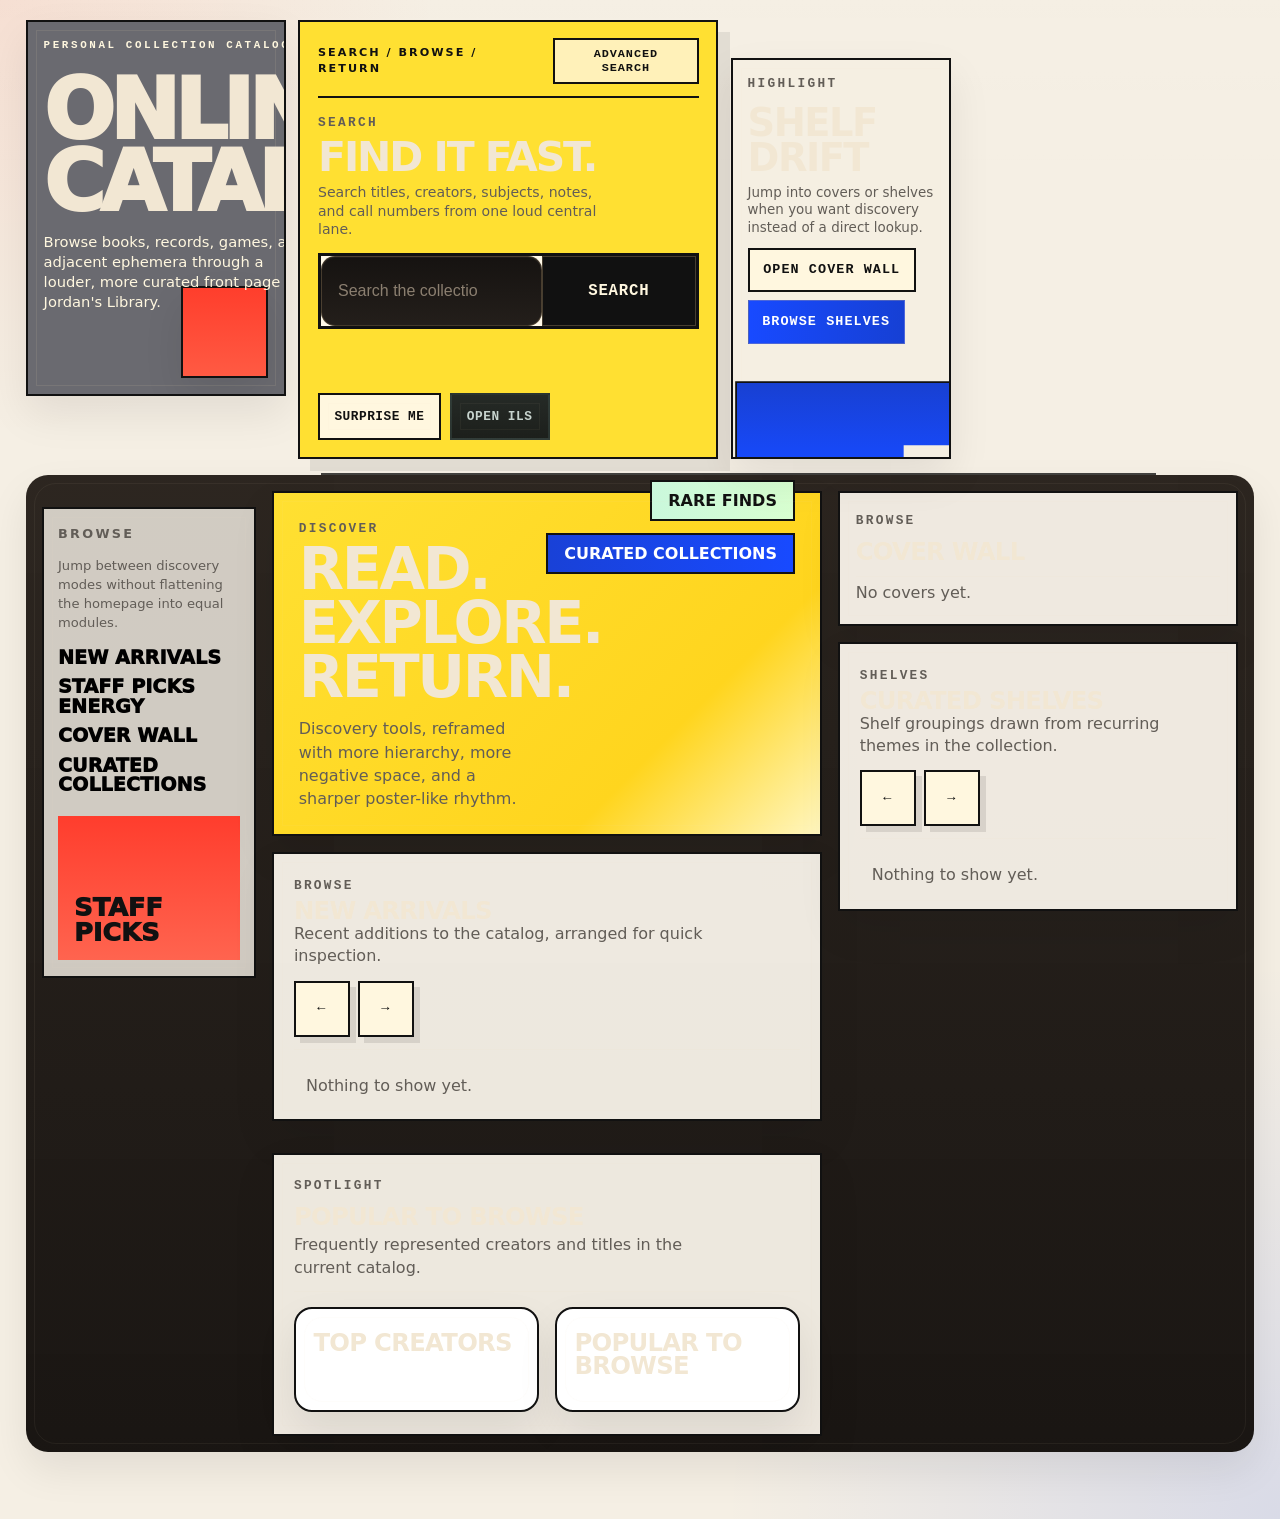
==== commit 5fa9e9bc: "Refine OPAC homepage hero composition" ====
--- a/index.html
+++ b/index.html
@@ -24,11 +24,15 @@
               <p class="search-panel-title">Search the catalog</p>
               <p class="search-panel-copy">Title, creator, subject, notes, call number.</p>
             </div>
+            <div class="poster-search-utility" aria-label="Search utilities">
+              <span class="poster-search-utility-label">Search / Browse / Return</span>
+              <button id="toggleAdvancedBtn" class="button button-secondary poster-search-utility-btn" type="button" aria-expanded="false">Advanced Search</button>
+            </div>
             <div class="poster-search-stack">
               <div class="poster-search-label">
                 <p class="section-kicker">Search</p>
-                <h2 class="poster-search-headline">Find something worth pulling from the shelf.</h2>
-                <p class="poster-search-copy">Title, creator, subject, notes, call number, and everything drifting around them.</p>
+                <h2 class="poster-search-headline">Find it fast.</h2>
+                <p class="poster-search-copy">Search titles, creators, subjects, notes, and call numbers from one loud central lane.</p>
               </div>
               <label for="keywordSearch" class="sr-only">Global keyword search</label>
               <div class="search-input-wrap poster-search-input-wrap">
@@ -38,7 +42,6 @@
               </div>
               <p id="didYouMean" class="muted did-you-mean"></p>
               <div class="hero-search-actions poster-secondary-actions">
-                <button id="toggleAdvancedBtn" class="button button-secondary poster-pill poster-pill-primary" type="button" aria-expanded="false">Advanced Search</button>
                 <button id="randomItemBtn" class="button button-secondary poster-pill header-utility" type="button">Surprise Me</button>
                 <button id="adminPageBtn" class="button poster-pill poster-pill-dark" type="button">Open ILS</button>
                 <button id="adminToggleBtn" class="button hidden poster-pill poster-pill-dark" type="button">Admin Login</button>
@@ -68,12 +71,8 @@
           <aside class="poster-feature-panel section-panel" aria-labelledby="posterFeatureTitle">
             <p class="section-kicker">Highlight</p>
             <div class="poster-feature-copy-block">
-              <h2 id="posterFeatureTitle">BROWSE THE STACK</h2>
-              <p class="poster-feature-copy">A rotating editorial lane for strange adjacency, overlooked favorites, and the kind of serendipity that only makes sense inside a personal collection.</p>
-            </div>
-            <div class="poster-feature-meta">
-              <span>Cover wall</span>
-              <span>Curated shelves</span>
+              <h2 id="posterFeatureTitle">Shelf Drift</h2>
+              <p class="poster-feature-copy">Jump into covers or shelves when you want discovery instead of a direct lookup.</p>
             </div>
             <div class="poster-feature-actions">
               <button class="button button-secondary poster-feature-action nav-btn" data-view="covers" type="button">Open Cover Wall</button>
--- a/styles.css
+++ b/styles.css
@@ -3222,17 +3222,19 @@
 
 /* OPAC homepage refinement: stronger editorial/brutalist composition */
 .site-header.opac-poster-shell {
-  padding: 1.35rem clamp(1rem, 2vw, 2.25rem) 1.2rem;
+  padding: 1.25rem clamp(1rem, 2vw, 2.25rem) 1rem;
 }
 
 .site-header-inner.poster-hero {
   position: relative;
+  max-width: 1380px;
+  margin: 0 auto;
 }
 
 .site-header-inner.poster-hero::before {
   content: "";
   position: absolute;
-  inset: auto 0 -1.3rem 22%;
+  inset: auto 8% -1rem 24%;
   height: 2px;
   background: rgba(17, 17, 17, 0.78);
   z-index: 0;
@@ -3241,8 +3243,8 @@
 .poster-hero-grid {
   position: relative;
   z-index: 1;
-  grid-template-columns: minmax(300px, 0.88fr) minmax(470px, 1.22fr) minmax(240px, 0.58fr);
-  gap: 1rem;
+  grid-template-columns: minmax(260px, 28fr) minmax(420px, 44fr) minmax(220px, 24fr);
+  gap: 0.8rem;
   align-items: start;
 }
 
@@ -3264,124 +3266,150 @@
   position: relative;
   display: grid;
   grid-template-rows: auto 1fr;
-  gap: 2rem;
-  padding: 1.25rem 1.15rem 1rem;
-  min-height: 31rem;
-  background: linear-gradient(180deg, rgba(255, 250, 240, 0.98), rgba(255, 236, 244, 0.78));
-  overflow: visible;
+  gap: 1.35rem;
+  padding: 1rem 1rem 0.95rem;
+  min-height: 23.5rem;
+  background: #6a6a70;
+  color: #fff7df;
+  overflow: hidden;
+}
+
+.poster-branding .eyebrow,
+.poster-branding .site-tagline {
+  color: #fff7df;
 }
 
 .poster-branding-copy {
   position: relative;
   z-index: 2;
   display: grid;
-  gap: 1rem;
+  gap: 0.85rem;
   align-content: start;
 }
 
 .poster-branding h1 {
-  max-width: 8ch;
-  font-size: clamp(4.15rem, 8.6vw, 7.8rem);
-  line-height: 0.84;
+  max-width: 7ch;
+  margin: 0;
+  font-size: clamp(3.8rem, 6.5vw, 6.6rem);
+  line-height: 0.86;
+  letter-spacing: -0.06em;
 }
 
 .site-tagline {
-  max-width: 18rem;
+  max-width: 17rem;
   margin: 0;
-  font-size: 0.96rem;
-  line-height: 1.32;
+  font-size: 0.92rem;
+  line-height: 1.35;
 }
 
 .poster-block-red {
   position: absolute;
-  right: -1rem;
-  bottom: 1.1rem;
-  min-height: 138px;
-  width: min(210px, 52%);
+  right: 1rem;
+  bottom: 1rem;
+  min-height: 92px;
+  width: min(118px, 34%);
   margin: 0;
   z-index: 1;
 }
 
 .poster-search-panel {
   position: relative;
-  margin-top: 2.3rem;
-  margin-left: -2.4rem;
-  padding: 1.3rem 1.35rem 1.2rem;
-  background: rgba(255, 250, 240, 0.97);
-  box-shadow: 16px 16px 0 rgba(17, 17, 17, 0.08);
+  margin-top: 0;
+  margin-left: 0;
+  padding: 1rem 1.1rem 1.05rem;
+  min-height: 20.75rem;
+  background: #ffe032;
+  box-shadow: 12px 12px 0 rgba(17, 17, 17, 0.08);
   z-index: 3;
 }
 
 .poster-search-panel::before {
-  content: "Search / Browse / Exit / Return";
-  position: absolute;
-  top: -0.95rem;
-  left: 1rem;
-  padding: 0.2rem 0.45rem;
-  background: #ffe032;
-  border: 2px solid #111;
-  font-size: 0.72rem;
+  content: none;
+}
+
+.poster-search-utility {
+  display: flex;
+  align-items: center;
+  justify-content: space-between;
+  gap: 0.75rem;
+  padding-bottom: 0.75rem;
+  border-bottom: 2px solid #111;
+}
+
+.poster-search-utility-label {
+  font-size: 0.7rem;
   font-weight: 900;
-  letter-spacing: 0.16em;
+  letter-spacing: 0.18em;
   text-transform: uppercase;
 }
 
+.poster-search-utility-btn {
+  min-height: 38px;
+  padding: 0.45rem 0.75rem;
+  background: rgba(255, 247, 223, 0.78);
+  box-shadow: none;
+  font-size: 0.74rem;
+  letter-spacing: 0.08em;
+  text-transform: uppercase;
+}
+
 .poster-search-stack {
-  gap: 1rem;
+  display: grid;
+  gap: 0.9rem;
+  padding-top: 1rem;
 }
 
 .poster-search-label {
-  gap: 0.45rem;
-  max-width: 42rem;
+  display: grid;
+  gap: 0.4rem;
+  max-width: 34rem;
 }
 
 .poster-search-headline {
   margin: 0;
-  font-size: clamp(2.1rem, 4vw, 3.55rem);
-  line-height: 0.94;
+  font-size: clamp(2rem, 3.2vw, 3.1rem);
+  line-height: 0.92;
   letter-spacing: -0.05em;
   text-transform: uppercase;
 }
 
 .poster-search-copy {
-  max-width: 40ch;
-  font-size: 0.92rem;
+  max-width: 34ch;
+  margin: 0;
+  font-size: 0.88rem;
+  line-height: 1.3;
 }
 
 .poster-search-input-wrap {
-  min-height: 84px;
-  grid-template-columns: minmax(0, 1fr) 182px;
+  min-height: 70px;
+  grid-template-columns: minmax(0, 1fr) 154px;
 }
 
 .poster-search-input-wrap input[type="search"] {
-  min-height: 84px;
-  padding: 1.25rem 1.35rem;
-  font-size: clamp(1.2rem, 2vw, 1.65rem);
+  min-height: 70px;
+  padding: 1rem 1.1rem;
+  font-size: clamp(1.05rem, 1.65vw, 1.4rem);
 }
 
 .poster-search-btn,
 .poster-search-input-wrap .poster-search-btn {
-  min-width: 182px;
-  min-height: 84px;
-  font-size: 1.1rem;
+  min-width: 154px;
+  min-height: 70px;
+  font-size: 0.98rem;
 }
 
 .poster-secondary-actions {
-  grid-template-columns: repeat(3, minmax(0, 1fr));
+  grid-template-columns: repeat(2, minmax(0, max-content));
   align-items: stretch;
-  gap: 0.6rem;
+  gap: 0.55rem;
 }
 
 .poster-pill,
 .poster-secondary-actions .button {
-  min-height: 54px;
-  padding: 0.75rem 0.85rem;
+  min-height: 46px;
+  padding: 0.65rem 0.9rem;
   box-shadow: none;
-  font-size: 0.86rem;
-}
-
-.poster-pill-primary {
-  background: #fff;
+  font-size: 0.8rem;
 }
 
 .poster-pill-dark,
@@ -3391,9 +3419,9 @@
 }
 
 #adminPageBtn {
-  grid-row: 1 / span 2;
-  grid-column: 3;
-  min-height: 100%;
+  grid-row: auto;
+  grid-column: auto;
+  min-height: 46px;
 }
 
 #adminToggleBtn.poster-pill-dark {
@@ -3401,67 +3429,63 @@
 }
 
 #advancedSearch {
-  margin-top: 0.9rem;
+  margin-top: 0.8rem;
   padding: 0.9rem;
   border-width: 2px;
-  background: rgba(255, 255, 255, 0.82);
+  background: rgba(255, 252, 244, 0.92);
 }
 
 .poster-feature-panel {
   position: relative;
   align-self: end;
-  grid-template-rows: auto auto auto 1fr;
-  gap: 0.8rem;
-  min-height: 24.5rem;
-  margin-top: 4.4rem;
-  padding: 0.95rem 0.95rem 0.85rem;
-  background: linear-gradient(180deg, rgba(23, 73, 249, 0.14), rgba(255, 250, 240, 0.98) 48%, rgba(255, 250, 240, 0.98));
+  display: grid;
+  grid-template-rows: auto auto auto;
+  gap: 0.7rem;
+  min-height: 18.75rem;
+  margin-top: 2.15rem;
+  padding: 0.9rem 0.9rem 7.1rem;
+  background: #f5efe2;
   overflow: hidden;
 }
 
 .poster-feature-copy-block {
   display: grid;
-  gap: 0.65rem;
-  max-width: 16rem;
+  gap: 0.55rem;
+  max-width: 14rem;
   position: relative;
   z-index: 2;
 }
 
 .poster-feature-panel h2 {
-  font-size: clamp(2rem, 3.4vw, 3.25rem);
+  margin: 0;
+  font-size: clamp(1.8rem, 3vw, 2.6rem);
+  line-height: 0.92;
 }
 
 .poster-feature-copy {
   max-width: 24ch;
-  font-size: 0.88rem;
+  margin: 0;
+  font-size: 0.84rem;
+  line-height: 1.3;
 }
 
 .poster-feature-meta {
-  gap: 0.35rem;
-}
-
-.poster-feature-meta span {
-  min-height: auto;
-  padding: 0;
-  border: 0;
-  background: transparent;
-  font-size: 0.72rem;
-  letter-spacing: 0.12em;
+  display: none;
 }
 
 .poster-feature-actions {
   position: relative;
   z-index: 2;
   display: grid;
-  gap: 0.55rem;
+  gap: 0.5rem;
   justify-items: start;
 }
 
 .poster-feature-action {
   min-width: 0;
   width: auto;
-  min-height: 48px;
-  padding: 0.65rem 0.95rem;
+  min-height: 44px;
+  padding: 0.6rem 0.85rem;
   box-shadow: none;
 }
 
@@ -3469,8 +3493,8 @@
   position: absolute;
   right: -2px;
   bottom: -2px;
-  width: 78%;
-  min-height: 190px;
+  width: 100%;
+  min-height: 78px;
   margin: 0;
   box-shadow: none;
 }
@@ -3568,11 +3592,7 @@
   }
 
   .poster-hero-grid {
-    grid-template-columns: minmax(280px, 0.84fr) minmax(380px, 1.08fr) minmax(220px, 0.6fr);
-  }
-
-  .poster-search-panel {
-    margin-left: -1.4rem;
+    grid-template-columns: minmax(240px, 28fr) minmax(360px, 44fr) minmax(210px, 24fr);
   }
 
   .poster-homepage-grid {
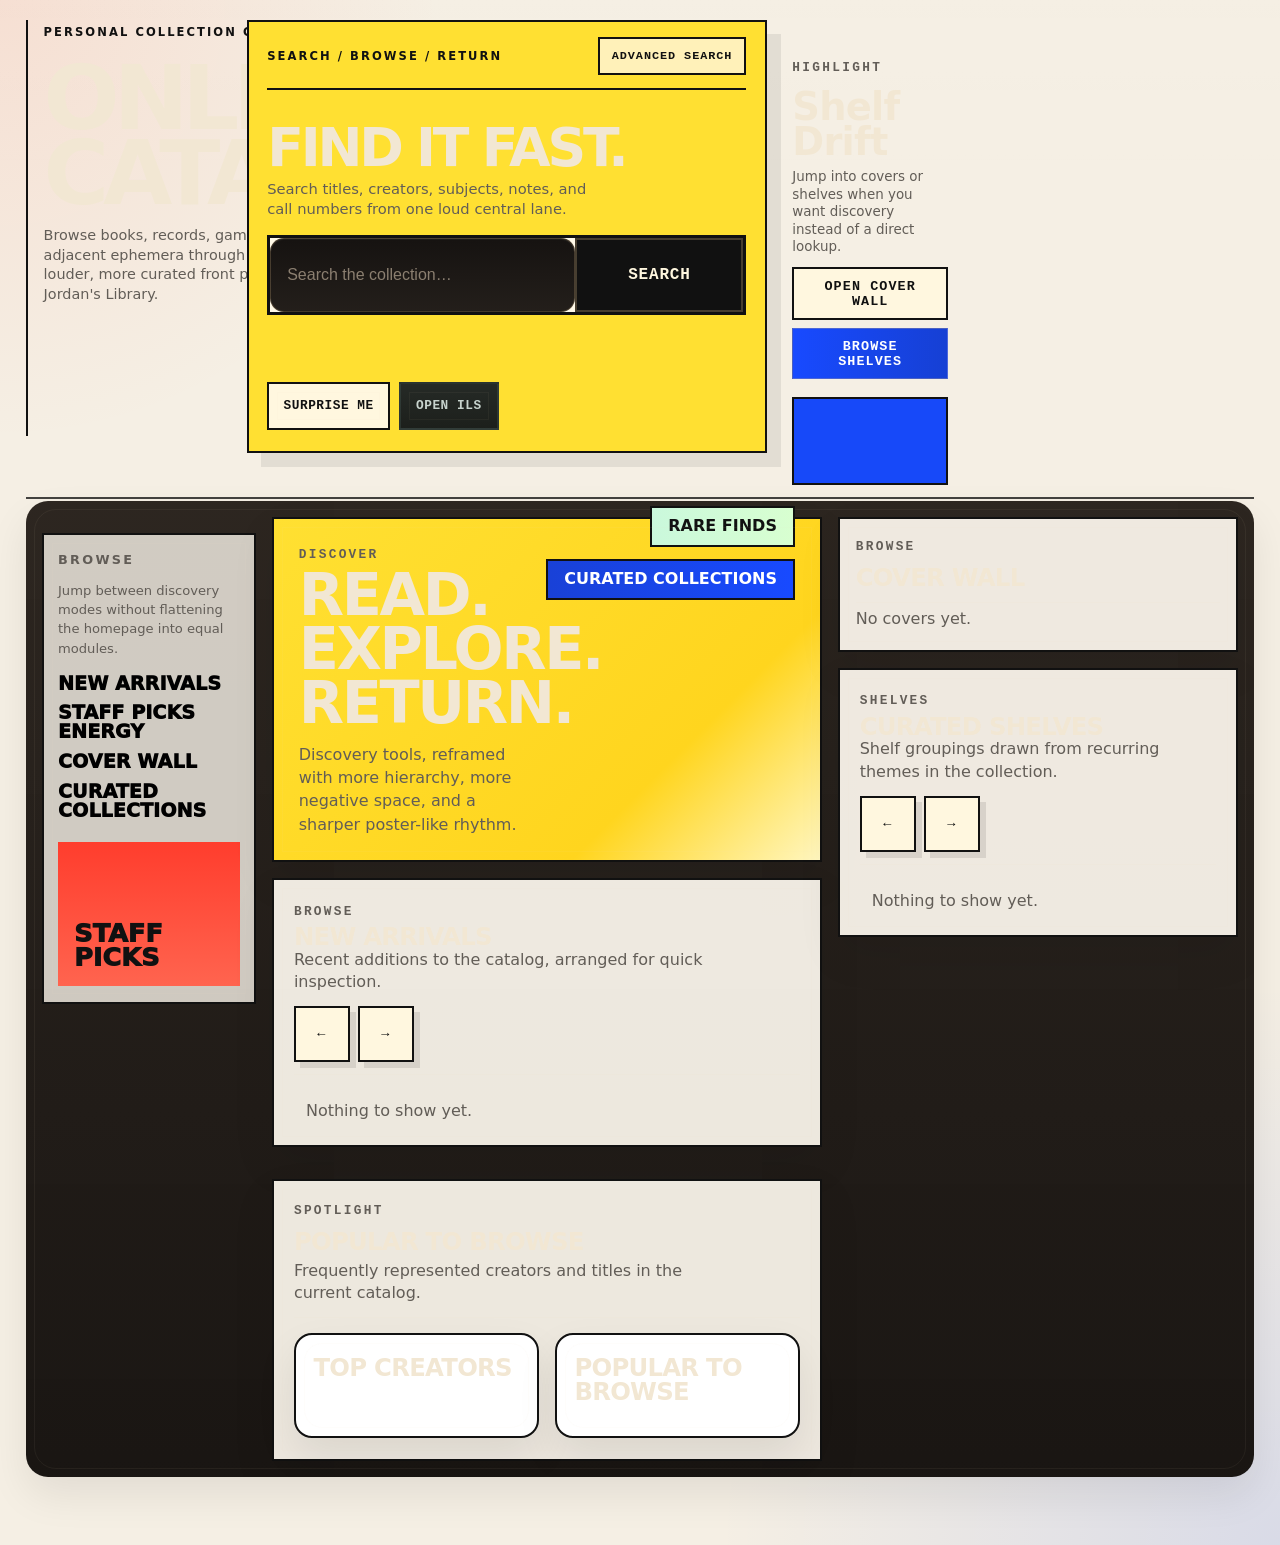
==== commit 9e0f52e4: "Rebuild OPAC hero as editorial composition" ====
--- a/index.html
+++ b/index.html
@@ -9,42 +9,43 @@
   <body>
     <header class="site-header opac-poster-shell">
       <div class="site-header-inner poster-hero">
-        <section class="poster-hero-grid">
-          <div class="site-branding poster-branding section-panel" aria-labelledby="posterBrandTitle">
-            <p class="eyebrow">Personal Collection Catalog</p>
-            <div class="poster-branding-copy">
+        <section class="poster-hero-composition" aria-label="OPAC homepage hero">
+          <div class="poster-brand-column" aria-labelledby="posterBrandTitle">
+            <p class="poster-brand-eyebrow">Personal Collection Catalog</p>
+            <div class="poster-brand-copy">
               <h1 id="posterBrandTitle">ONLINE CATALOG</h1>
               <p class="site-tagline">Browse books, records, games, and adjacent ephemera through a louder, more curated front page for Jordan's Library.</p>
             </div>
-            <span class="poster-block poster-block-red" aria-hidden="true"></span>
-          </div>
-
-          <section class="search-main poster-search-panel section-panel" aria-label="Search the catalog">
+            <span class="poster-brand-accent" aria-hidden="true"></span>
+          </div>
+
+          <section class="search-main poster-search-stage" aria-label="Search the catalog">
             <div class="search-panel-heading sr-only">
               <p class="search-panel-title">Search the catalog</p>
               <p class="search-panel-copy">Title, creator, subject, notes, call number.</p>
             </div>
-            <div class="poster-search-utility" aria-label="Search utilities">
-              <span class="poster-search-utility-label">Search / Browse / Return</span>
-              <button id="toggleAdvancedBtn" class="button button-secondary poster-search-utility-btn" type="button" aria-expanded="false">Advanced Search</button>
-            </div>
-            <div class="poster-search-stack">
-              <div class="poster-search-label">
-                <p class="section-kicker">Search</p>
-                <h2 class="poster-search-headline">Find it fast.</h2>
-                <p class="poster-search-copy">Search titles, creators, subjects, notes, and call numbers from one loud central lane.</p>
+            <div class="poster-search-stage-inner">
+              <div class="poster-search-utility" aria-label="Search utilities">
+                <span class="poster-search-utility-label">Search / Browse / Return</span>
+                <button id="toggleAdvancedBtn" class="button button-secondary poster-search-utility-btn" type="button" aria-expanded="false">Advanced Search</button>
               </div>
-              <label for="keywordSearch" class="sr-only">Global keyword search</label>
-              <div class="search-input-wrap poster-search-input-wrap">
-                <input id="keywordSearch" type="search" placeholder="Search the collection…" />
-                <button id="runSearchBtn" class="button poster-search-btn" type="button">Search</button>
-                <div id="searchSuggestions" class="suggestions hidden"></div>
-              </div>
-              <p id="didYouMean" class="muted did-you-mean"></p>
-              <div class="hero-search-actions poster-secondary-actions">
-                <button id="randomItemBtn" class="button button-secondary poster-pill header-utility" type="button">Surprise Me</button>
-                <button id="adminPageBtn" class="button poster-pill poster-pill-dark" type="button">Open ILS</button>
-                <button id="adminToggleBtn" class="button hidden poster-pill poster-pill-dark" type="button">Admin Login</button>
+              <div class="poster-search-stack">
+                <div class="poster-search-label">
+                  <h2 class="poster-search-headline">Find it fast.</h2>
+                  <p class="poster-search-copy">Search titles, creators, subjects, notes, and call numbers from one loud central lane.</p>
+                </div>
+                <label for="keywordSearch" class="sr-only">Global keyword search</label>
+                <div class="search-input-wrap poster-search-input-wrap">
+                  <input id="keywordSearch" type="search" placeholder="Search the collection…" />
+                  <button id="runSearchBtn" class="button poster-search-btn" type="button">Search</button>
+                  <div id="searchSuggestions" class="suggestions hidden"></div>
+                </div>
+                <p id="didYouMean" class="muted did-you-mean"></p>
+                <div class="hero-search-actions poster-secondary-actions">
+                  <button id="randomItemBtn" class="button button-secondary poster-pill header-utility" type="button">Surprise Me</button>
+                  <button id="adminPageBtn" class="button poster-pill poster-pill-dark" type="button">Open ILS</button>
+                  <button id="adminToggleBtn" class="button hidden poster-pill poster-pill-dark" type="button">Admin Login</button>
+                </div>
               </div>
             </div>
             <div id="advancedSearch" class="advanced-grid hidden">
@@ -68,7 +69,7 @@
             </div>
           </section>
 
-          <aside class="poster-feature-panel section-panel" aria-labelledby="posterFeatureTitle">
+          <aside class="poster-discovery-rail" aria-labelledby="posterFeatureTitle">
             <p class="section-kicker">Highlight</p>
             <div class="poster-feature-copy-block">
               <h2 id="posterFeatureTitle">Shelf Drift</h2>
@@ -78,12 +79,11 @@
               <button class="button button-secondary poster-feature-action nav-btn" data-view="covers" type="button">Open Cover Wall</button>
               <button class="button poster-feature-action nav-btn" data-view="shelves" type="button">Browse Shelves</button>
             </div>
-            <span class="poster-block poster-block-blue" aria-hidden="true"></span>
+            <span class="poster-rail-accent" aria-hidden="true"></span>
           </aside>
         </section>
       </div>
     </header>
-
 
     <main class="layout poster-layout">
       <section id="opacSection" class="card poster-card">
--- a/styles.css
+++ b/styles.css
@@ -3234,21 +3234,23 @@
 .site-header-inner.poster-hero::before {
   content: "";
   position: absolute;
-  inset: auto 8% -1rem 24%;
+  inset: auto 0 -0.9rem 0;
   height: 2px;
   background: rgba(17, 17, 17, 0.78);
   z-index: 0;
 }
 
-.poster-hero-grid {
+.poster-hero-composition {
   position: relative;
   z-index: 1;
-  grid-template-columns: minmax(260px, 28fr) minmax(420px, 44fr) minmax(220px, 24fr);
-  gap: 0.8rem;
+  display: grid;
+  grid-template-columns: minmax(210px, 24fr) minmax(520px, 52fr) minmax(170px, 20fr);
+  gap: 0.7rem;
   align-items: start;
-}
-
-.poster-hero-grid > * {
+  min-width: 0;
+}
+
+.poster-hero-composition > * {
   min-width: 0;
 }
 
@@ -3262,69 +3264,71 @@
   border-width: 2px;
 }
 
-.poster-branding {
+.poster-brand-column {
   position: relative;
   display: grid;
   grid-template-rows: auto 1fr;
-  gap: 1.35rem;
-  padding: 1rem 1rem 0.95rem;
-  min-height: 23.5rem;
-  background: #6a6a70;
-  color: #fff7df;
-  overflow: hidden;
-}
-
-.poster-branding .eyebrow,
-.poster-branding .site-tagline {
-  color: #fff7df;
-}
-
-.poster-branding-copy {
+  gap: 1.25rem;
+  min-height: 26rem;
+  padding: 0.25rem 1rem 0.85rem 0;
+  color: #111;
+  border-left: 2px solid #111;
+}
+
+.poster-brand-eyebrow {
+  margin: 0;
+  padding-left: 1rem;
+  font-size: 0.72rem;
+  font-weight: 900;
+  letter-spacing: 0.18em;
+  text-transform: uppercase;
+}
+
+.poster-brand-copy {
+  display: grid;
+  align-content: start;
+  gap: 0.95rem;
+  padding: 0 1rem;
+}
+
+.poster-brand-column h1 {
+  max-width: 6ch;
+  margin: 0;
+  font-size: clamp(4.1rem, 7vw, 7rem);
+  line-height: 0.84;
+  letter-spacing: -0.07em;
+}
+
+.site-tagline {
+  max-width: 16rem;
+  margin: 0;
+  font-size: 0.9rem;
+  line-height: 1.35;
+}
+
+.poster-brand-accent {
+  align-self: end;
+  justify-self: end;
+  width: min(118px, 48%);
+  height: 96px;
+  margin-right: 1rem;
+  background: #ef6b57;
+  border: 2px solid #111;
+}
+
+.poster-search-stage {
   position: relative;
-  z-index: 2;
-  display: grid;
-  gap: 0.85rem;
-  align-content: start;
-}
-
-.poster-branding h1 {
-  max-width: 7ch;
-  margin: 0;
-  font-size: clamp(3.8rem, 6.5vw, 6.6rem);
-  line-height: 0.86;
-  letter-spacing: -0.06em;
-}
-
-.site-tagline {
-  max-width: 17rem;
-  margin: 0;
-  font-size: 0.92rem;
-  line-height: 1.35;
-}
-
-.poster-block-red {
-  position: absolute;
-  right: 1rem;
-  bottom: 1rem;
-  min-height: 92px;
-  width: min(118px, 34%);
-  margin: 0;
-  z-index: 1;
-}
-
-.poster-search-panel {
-  position: relative;
-  margin-top: 0;
-  margin-left: 0;
-  padding: 1rem 1.1rem 1.05rem;
-  min-height: 20.75rem;
+  min-height: 24.25rem;
+  padding: 0;
   background: #ffe032;
-  box-shadow: 12px 12px 0 rgba(17, 17, 17, 0.08);
-  z-index: 3;
-}
-
-.poster-search-panel::before {
-  content: none;
+  border: 2px solid #111;
+  box-shadow: 14px 14px 0 rgba(17, 17, 17, 0.08);
+}
+
+.poster-search-stage-inner {
+  display: grid;
+  gap: 1.15rem;
+  padding: 0.95rem 1.15rem 1.15rem;
 }
 
 .poster-search-utility {
@@ -3332,12 +3336,12 @@
   align-items: center;
   justify-content: space-between;
   gap: 0.75rem;
-  padding-bottom: 0.75rem;
+  padding-bottom: 0.8rem;
   border-bottom: 2px solid #111;
 }
 
 .poster-search-utility-label {
-  font-size: 0.7rem;
+  font-size: 0.72rem;
   font-weight: 900;
   letter-spacing: 0.18em;
   text-transform: uppercase;
@@ -3355,52 +3359,53 @@
 
 .poster-search-stack {
   display: grid;
-  gap: 0.9rem;
-  padding-top: 1rem;
+  gap: 1rem;
+  padding: 1rem 0 0.2rem;
 }
 
 .poster-search-label {
   display: grid;
-  gap: 0.4rem;
-  max-width: 34rem;
+  gap: 0.45rem;
+  max-width: 37rem;
 }
 
 .poster-search-headline {
   margin: 0;
-  font-size: clamp(2rem, 3.2vw, 3.1rem);
-  line-height: 0.92;
-  letter-spacing: -0.05em;
+  font-size: clamp(2.4rem, 4.2vw, 4.4rem);
+  line-height: 0.88;
+  letter-spacing: -0.06em;
   text-transform: uppercase;
 }
 
 .poster-search-copy {
-  max-width: 34ch;
+  max-width: 36ch;
   margin: 0;
-  font-size: 0.88rem;
-  line-height: 1.3;
+  font-size: 0.92rem;
+  line-height: 1.35;
 }
 
 .poster-search-input-wrap {
-  min-height: 70px;
-  grid-template-columns: minmax(0, 1fr) 154px;
+  min-height: 74px;
+  grid-template-columns: minmax(0, 1fr) 168px;
 }
 
 .poster-search-input-wrap input[type="search"] {
-  min-height: 70px;
+  min-height: 74px;
   padding: 1rem 1.1rem;
-  font-size: clamp(1.05rem, 1.65vw, 1.4rem);
+  font-size: clamp(1.08rem, 1.7vw, 1.5rem);
+  border-width: 2px 0 2px 2px;
 }
 
 .poster-search-btn,
 .poster-search-input-wrap .poster-search-btn {
-  min-width: 154px;
-  min-height: 70px;
-  font-size: 0.98rem;
+  min-width: 168px;
+  min-height: 74px;
+  font-size: 1rem;
+  border-width: 2px;
 }
 
 .poster-secondary-actions {
   grid-template-columns: repeat(2, minmax(0, max-content));
-  align-items: stretch;
   gap: 0.55rem;
 }
 
@@ -3419,58 +3424,50 @@
 }
 
 #adminPageBtn {
-  grid-row: auto;
-  grid-column: auto;
   min-height: 46px;
-}
-
-#adminToggleBtn.poster-pill-dark {
-  background: #111;
 }
 
 #advancedSearch {
   margin-top: 0.8rem;
-  padding: 0.9rem;
-  border-width: 2px;
-  background: rgba(255, 252, 244, 0.92);
-}
-
-.poster-feature-panel {
+  padding: 0.9rem 1rem 1rem;
+  border: 2px solid #111;
+  border-top: 0;
+  background: rgba(255, 252, 244, 0.94);
+}
+
+.poster-discovery-rail {
   position: relative;
-  align-self: end;
-  display: grid;
-  grid-template-rows: auto auto auto;
+  display: grid;
+  align-content: start;
   gap: 0.7rem;
-  min-height: 18.75rem;
-  margin-top: 2.15rem;
-  padding: 0.9rem 0.9rem 7.1rem;
-  background: #f5efe2;
-  overflow: hidden;
+  min-height: 21rem;
+  margin-top: 2.3rem;
+  padding: 0.15rem 0 6.6rem 0.9rem;
+}
+
+.poster-discovery-rail .section-kicker {
+  margin: 0;
 }
 
 .poster-feature-copy-block {
   display: grid;
   gap: 0.55rem;
-  max-width: 14rem;
+  max-width: 13rem;
   position: relative;
   z-index: 2;
 }
 
-.poster-feature-panel h2 {
+.poster-discovery-rail h2 {
   margin: 0;
-  font-size: clamp(1.8rem, 3vw, 2.6rem);
+  font-size: clamp(1.85rem, 3vw, 2.7rem);
   line-height: 0.92;
 }
 
 .poster-feature-copy {
-  max-width: 24ch;
+  max-width: 23ch;
   margin: 0;
   font-size: 0.84rem;
   line-height: 1.3;
-}
-
-.poster-feature-meta {
-  display: none;
 }
 
 .poster-feature-actions {
@@ -3489,14 +3486,12 @@
   box-shadow: none;
 }
 
-.poster-block-blue {
+.poster-rail-accent {
   position: absolute;
-  right: -2px;
-  bottom: -2px;
-  width: 100%;
-  min-height: 78px;
-  margin: 0;
-  box-shadow: none;
+  inset: auto 0 0 0.9rem;
+  height: 88px;
+  background: #1749f9;
+  border: 2px solid #111;
 }
 
 .poster-homepage-grid {
@@ -3587,12 +3582,8 @@
 }
 
 @media (max-width: 1260px) {
-  .site-header-inner.poster-hero::before {
-    inset: auto 0 -1rem 0;
-  }
-
-  .poster-hero-grid {
-    grid-template-columns: minmax(240px, 28fr) minmax(360px, 44fr) minmax(210px, 24fr);
+  .poster-hero-composition {
+    grid-template-columns: minmax(190px, 22fr) minmax(420px, 54fr) minmax(160px, 20fr);
   }
 
   .poster-homepage-grid {
@@ -3610,37 +3601,40 @@
     display: none;
   }
 
-  .poster-hero-grid,
+  .poster-hero-composition,
   .poster-homepage-grid,
   .poster-right-rail {
     grid-template-columns: 1fr;
   }
 
-  .poster-branding {
+  .poster-brand-column,
+  .poster-search-stage,
+  .poster-discovery-rail {
     min-height: auto;
   }
 
-  .poster-search-panel {
+  .poster-brand-column {
+    padding-right: 0;
+    border-left: 0;
+    border-top: 2px solid #111;
+    padding-top: 0.85rem;
+  }
+
+  .poster-brand-accent {
+    justify-self: start;
+    margin-right: 0;
+  }
+
+  .poster-discovery-rail {
     margin-top: 0;
-    margin-left: 0;
+    padding-left: 0;
   }
 
-  .poster-feature-panel {
-    min-height: auto;
-    margin-top: 0;
-  }
-
-  .poster-block-red {
+  .poster-rail-accent {
     position: relative;
-    right: auto;
-    bottom: auto;
-    width: min(220px, 42%);
-  }
-
-  .poster-block-blue {
-    position: relative;
+    inset: auto;
+    margin-top: 0.35rem;
     width: 100%;
-    min-height: 128px;
   }
 }
 
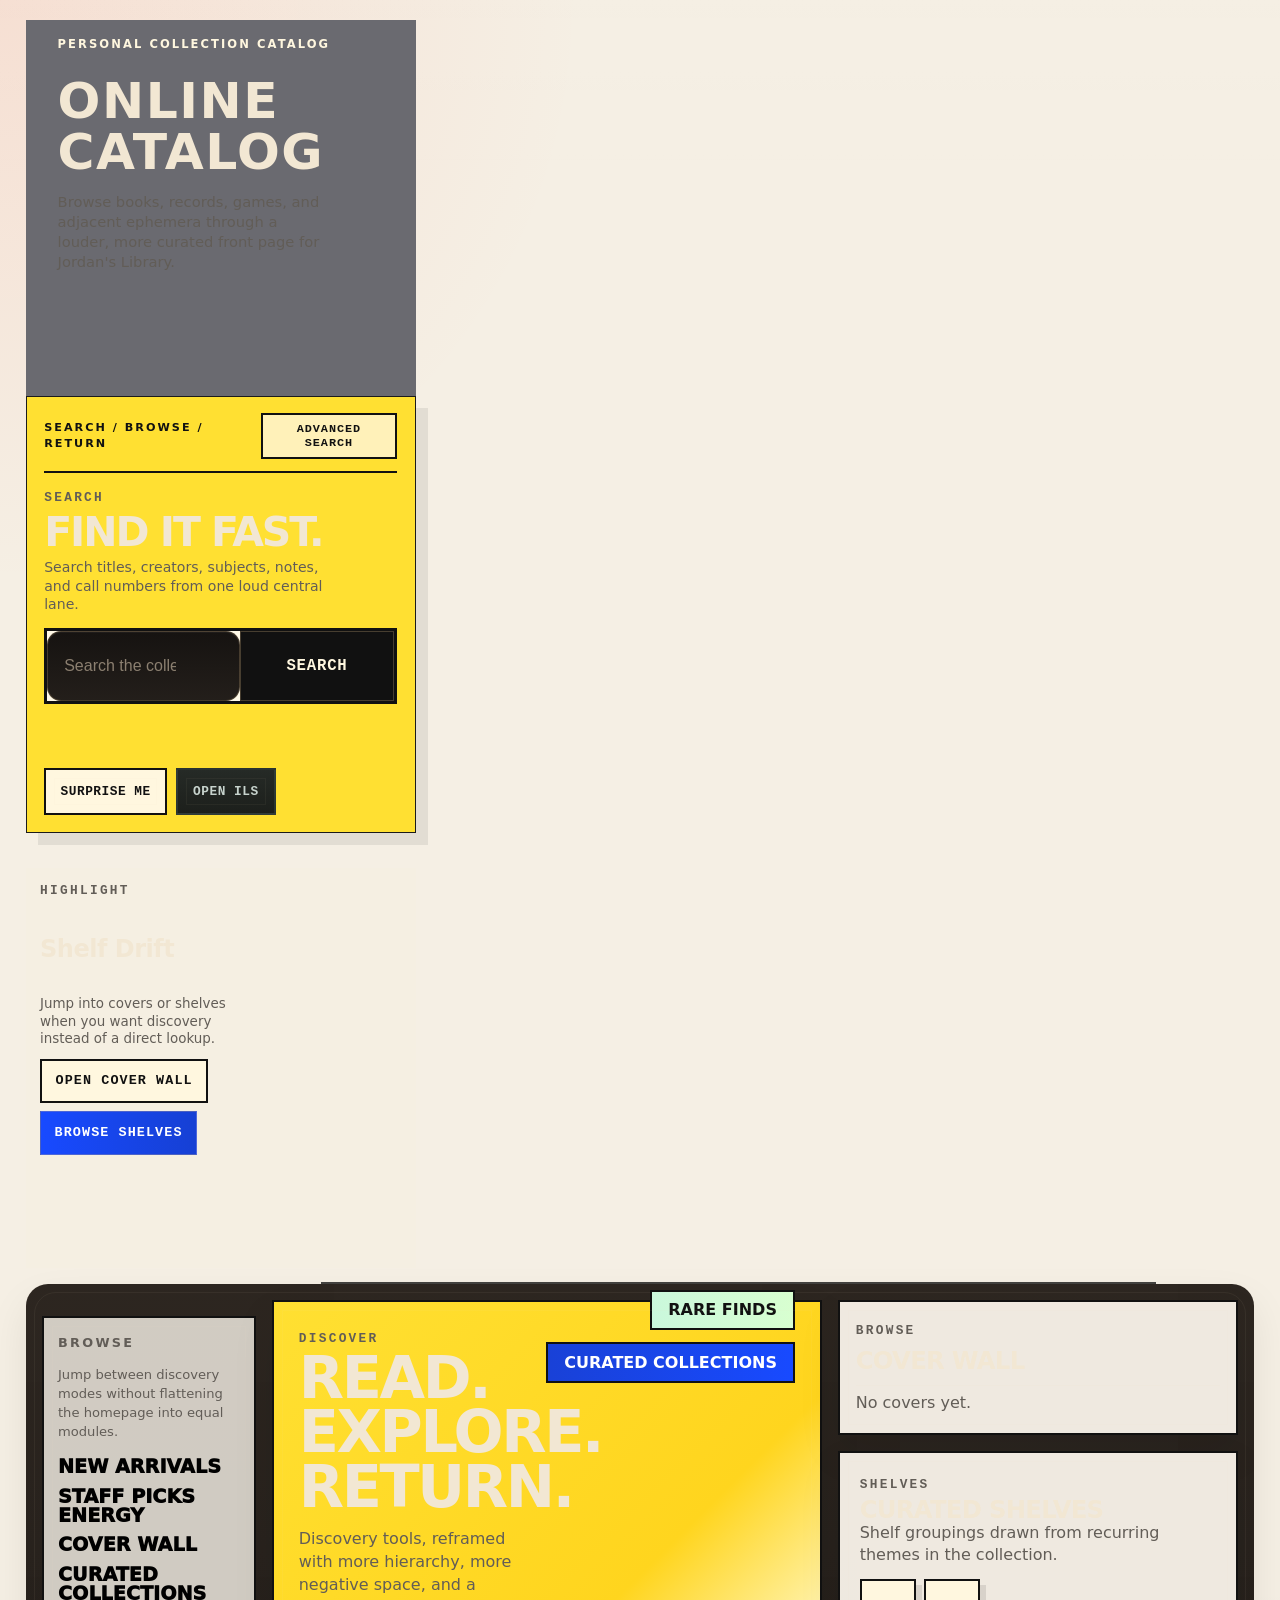
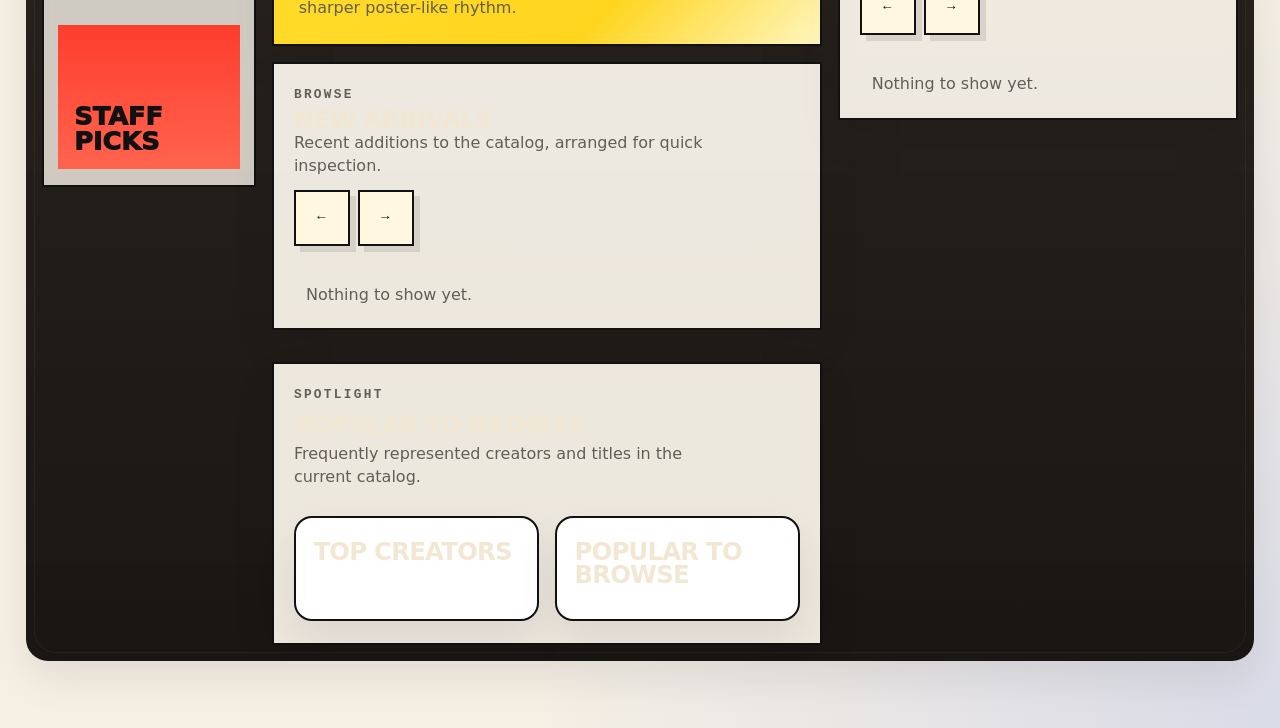
==== commit 99e90ad4: "Merge branch 'main' into codex/redesign-opac-homepage-top-section-zhx6i2" ====
--- a/index.html
+++ b/index.html
@@ -24,28 +24,27 @@
               <p class="search-panel-title">Search the catalog</p>
               <p class="search-panel-copy">Title, creator, subject, notes, call number.</p>
             </div>
-            <div class="poster-search-stage-inner">
-              <div class="poster-search-utility" aria-label="Search utilities">
-                <span class="poster-search-utility-label">Search / Browse / Return</span>
-                <button id="toggleAdvancedBtn" class="button button-secondary poster-search-utility-btn" type="button" aria-expanded="false">Advanced Search</button>
+            <div class="poster-search-utility" aria-label="Search utilities">
+              <span class="poster-search-utility-label">Search / Browse / Return</span>
+              <button id="toggleAdvancedBtn" class="button button-secondary poster-search-utility-btn" type="button" aria-expanded="false">Advanced Search</button>
+            </div>
+            <div class="poster-search-stack">
+              <div class="poster-search-label">
+                <p class="section-kicker">Search</p>
+                <h2 class="poster-search-headline">Find it fast.</h2>
+                <p class="poster-search-copy">Search titles, creators, subjects, notes, and call numbers from one loud central lane.</p>
               </div>
-              <div class="poster-search-stack">
-                <div class="poster-search-label">
-                  <h2 class="poster-search-headline">Find it fast.</h2>
-                  <p class="poster-search-copy">Search titles, creators, subjects, notes, and call numbers from one loud central lane.</p>
-                </div>
-                <label for="keywordSearch" class="sr-only">Global keyword search</label>
-                <div class="search-input-wrap poster-search-input-wrap">
-                  <input id="keywordSearch" type="search" placeholder="Search the collection…" />
-                  <button id="runSearchBtn" class="button poster-search-btn" type="button">Search</button>
-                  <div id="searchSuggestions" class="suggestions hidden"></div>
-                </div>
-                <p id="didYouMean" class="muted did-you-mean"></p>
-                <div class="hero-search-actions poster-secondary-actions">
-                  <button id="randomItemBtn" class="button button-secondary poster-pill header-utility" type="button">Surprise Me</button>
-                  <button id="adminPageBtn" class="button poster-pill poster-pill-dark" type="button">Open ILS</button>
-                  <button id="adminToggleBtn" class="button hidden poster-pill poster-pill-dark" type="button">Admin Login</button>
-                </div>
+              <label for="keywordSearch" class="sr-only">Global keyword search</label>
+              <div class="search-input-wrap poster-search-input-wrap">
+                <input id="keywordSearch" type="search" placeholder="Search the collection…" />
+                <button id="runSearchBtn" class="button poster-search-btn" type="button">Search</button>
+                <div id="searchSuggestions" class="suggestions hidden"></div>
+              </div>
+              <p id="didYouMean" class="muted did-you-mean"></p>
+              <div class="hero-search-actions poster-secondary-actions">
+                <button id="randomItemBtn" class="button button-secondary poster-pill header-utility" type="button">Surprise Me</button>
+                <button id="adminPageBtn" class="button poster-pill poster-pill-dark" type="button">Open ILS</button>
+                <button id="adminToggleBtn" class="button hidden poster-pill poster-pill-dark" type="button">Admin Login</button>
               </div>
             </div>
             <div id="advancedSearch" class="advanced-grid hidden">
--- a/styles.css
+++ b/styles.css
@@ -3234,7 +3234,7 @@
 .site-header-inner.poster-hero::before {
   content: "";
   position: absolute;
-  inset: auto 0 -0.9rem 0;
+  inset: auto 8% -1rem 24%;
   height: 2px;
   background: rgba(17, 17, 17, 0.78);
   z-index: 0;
@@ -3243,9 +3243,8 @@
 .poster-hero-composition {
   position: relative;
   z-index: 1;
-  display: grid;
-  grid-template-columns: minmax(210px, 24fr) minmax(520px, 52fr) minmax(170px, 20fr);
-  gap: 0.7rem;
+  grid-template-columns: minmax(260px, 28fr) minmax(420px, 44fr) minmax(220px, 24fr);
+  gap: 0.8rem;
   align-items: start;
   min-width: 0;
 }
@@ -3268,11 +3267,17 @@
   position: relative;
   display: grid;
   grid-template-rows: auto 1fr;
-  gap: 1.25rem;
-  min-height: 26rem;
-  padding: 0.25rem 1rem 0.85rem 0;
-  color: #111;
-  border-left: 2px solid #111;
+  gap: 1.35rem;
+  padding: 1rem 1rem 0.95rem;
+  min-height: 23.5rem;
+  background: #6a6a70;
+  color: #fff7df;
+  overflow: hidden;
+}
+
+.poster-branding .eyebrow,
+.poster-branding .site-tagline {
+  color: #fff7df;
 }
 
 .poster-brand-eyebrow {
@@ -3286,49 +3291,50 @@
 
 .poster-brand-copy {
   display: grid;
+  gap: 0.85rem;
   align-content: start;
   gap: 0.95rem;
   padding: 0 1rem;
 }
 
-.poster-brand-column h1 {
-  max-width: 6ch;
+.poster-branding h1 {
+  max-width: 7ch;
   margin: 0;
-  font-size: clamp(4.1rem, 7vw, 7rem);
-  line-height: 0.84;
-  letter-spacing: -0.07em;
+  font-size: clamp(3.8rem, 6.5vw, 6.6rem);
+  line-height: 0.86;
+  letter-spacing: -0.06em;
 }
 
 .site-tagline {
-  max-width: 16rem;
+  max-width: 17rem;
   margin: 0;
-  font-size: 0.9rem;
+  font-size: 0.92rem;
   line-height: 1.35;
 }
 
-.poster-brand-accent {
-  align-self: end;
-  justify-self: end;
-  width: min(118px, 48%);
-  height: 96px;
-  margin-right: 1rem;
-  background: #ef6b57;
-  border: 2px solid #111;
+.poster-block-red {
+  position: absolute;
+  right: 1rem;
+  bottom: 1rem;
+  min-height: 92px;
+  width: min(118px, 34%);
+  margin: 0;
+  z-index: 1;
 }
 
 .poster-search-stage {
   position: relative;
-  min-height: 24.25rem;
-  padding: 0;
+  margin-top: 0;
+  margin-left: 0;
+  padding: 1rem 1.1rem 1.05rem;
+  min-height: 20.75rem;
   background: #ffe032;
-  border: 2px solid #111;
-  box-shadow: 14px 14px 0 rgba(17, 17, 17, 0.08);
-}
-
-.poster-search-stage-inner {
-  display: grid;
-  gap: 1.15rem;
-  padding: 0.95rem 1.15rem 1.15rem;
+  box-shadow: 12px 12px 0 rgba(17, 17, 17, 0.08);
+  z-index: 3;
+}
+
+.poster-search-panel::before {
+  content: none;
 }
 
 .poster-search-utility {
@@ -3336,12 +3342,12 @@
   align-items: center;
   justify-content: space-between;
   gap: 0.75rem;
-  padding-bottom: 0.8rem;
+  padding-bottom: 0.75rem;
   border-bottom: 2px solid #111;
 }
 
 .poster-search-utility-label {
-  font-size: 0.72rem;
+  font-size: 0.7rem;
   font-weight: 900;
   letter-spacing: 0.18em;
   text-transform: uppercase;
@@ -3359,53 +3365,52 @@
 
 .poster-search-stack {
   display: grid;
-  gap: 1rem;
-  padding: 1rem 0 0.2rem;
+  gap: 0.9rem;
+  padding-top: 1rem;
 }
 
 .poster-search-label {
   display: grid;
-  gap: 0.45rem;
-  max-width: 37rem;
+  gap: 0.4rem;
+  max-width: 34rem;
 }
 
 .poster-search-headline {
   margin: 0;
-  font-size: clamp(2.4rem, 4.2vw, 4.4rem);
-  line-height: 0.88;
-  letter-spacing: -0.06em;
+  font-size: clamp(2rem, 3.2vw, 3.1rem);
+  line-height: 0.92;
+  letter-spacing: -0.05em;
   text-transform: uppercase;
 }
 
 .poster-search-copy {
-  max-width: 36ch;
+  max-width: 34ch;
   margin: 0;
-  font-size: 0.92rem;
-  line-height: 1.35;
+  font-size: 0.88rem;
+  line-height: 1.3;
 }
 
 .poster-search-input-wrap {
-  min-height: 74px;
-  grid-template-columns: minmax(0, 1fr) 168px;
+  min-height: 70px;
+  grid-template-columns: minmax(0, 1fr) 154px;
 }
 
 .poster-search-input-wrap input[type="search"] {
-  min-height: 74px;
+  min-height: 70px;
   padding: 1rem 1.1rem;
-  font-size: clamp(1.08rem, 1.7vw, 1.5rem);
-  border-width: 2px 0 2px 2px;
+  font-size: clamp(1.05rem, 1.65vw, 1.4rem);
 }
 
 .poster-search-btn,
 .poster-search-input-wrap .poster-search-btn {
-  min-width: 168px;
-  min-height: 74px;
-  font-size: 1rem;
-  border-width: 2px;
+  min-width: 154px;
+  min-height: 70px;
+  font-size: 0.98rem;
 }
 
 .poster-secondary-actions {
   grid-template-columns: repeat(2, minmax(0, max-content));
+  align-items: stretch;
   gap: 0.55rem;
 }
 
@@ -3424,50 +3429,58 @@
 }
 
 #adminPageBtn {
+  grid-row: auto;
+  grid-column: auto;
   min-height: 46px;
+}
+
+#adminToggleBtn.poster-pill-dark {
+  background: #111;
 }
 
 #advancedSearch {
   margin-top: 0.8rem;
-  padding: 0.9rem 1rem 1rem;
-  border: 2px solid #111;
-  border-top: 0;
-  background: rgba(255, 252, 244, 0.94);
+  padding: 0.9rem;
+  border-width: 2px;
+  background: rgba(255, 252, 244, 0.92);
 }
 
 .poster-discovery-rail {
   position: relative;
-  display: grid;
-  align-content: start;
+  align-self: end;
+  display: grid;
+  grid-template-rows: auto auto auto;
   gap: 0.7rem;
-  min-height: 21rem;
-  margin-top: 2.3rem;
-  padding: 0.15rem 0 6.6rem 0.9rem;
-}
-
-.poster-discovery-rail .section-kicker {
-  margin: 0;
+  min-height: 18.75rem;
+  margin-top: 2.15rem;
+  padding: 0.9rem 0.9rem 7.1rem;
+  background: #f5efe2;
+  overflow: hidden;
 }
 
 .poster-feature-copy-block {
   display: grid;
   gap: 0.55rem;
-  max-width: 13rem;
+  max-width: 14rem;
   position: relative;
   z-index: 2;
 }
 
-.poster-discovery-rail h2 {
+.poster-feature-panel h2 {
   margin: 0;
-  font-size: clamp(1.85rem, 3vw, 2.7rem);
+  font-size: clamp(1.8rem, 3vw, 2.6rem);
   line-height: 0.92;
 }
 
 .poster-feature-copy {
-  max-width: 23ch;
+  max-width: 24ch;
   margin: 0;
   font-size: 0.84rem;
   line-height: 1.3;
+}
+
+.poster-feature-meta {
+  display: none;
 }
 
 .poster-feature-actions {
@@ -3488,10 +3501,12 @@
 
 .poster-rail-accent {
   position: absolute;
-  inset: auto 0 0 0.9rem;
-  height: 88px;
-  background: #1749f9;
-  border: 2px solid #111;
+  right: -2px;
+  bottom: -2px;
+  width: 100%;
+  min-height: 78px;
+  margin: 0;
+  box-shadow: none;
 }
 
 .poster-homepage-grid {
@@ -3582,8 +3597,12 @@
 }
 
 @media (max-width: 1260px) {
-  .poster-hero-composition {
-    grid-template-columns: minmax(190px, 22fr) minmax(420px, 54fr) minmax(160px, 20fr);
+  .site-header-inner.poster-hero::before {
+    inset: auto 0 -1rem 0;
+  }
+
+  .poster-hero-grid {
+    grid-template-columns: minmax(240px, 28fr) minmax(360px, 44fr) minmax(210px, 24fr);
   }
 
   .poster-homepage-grid {
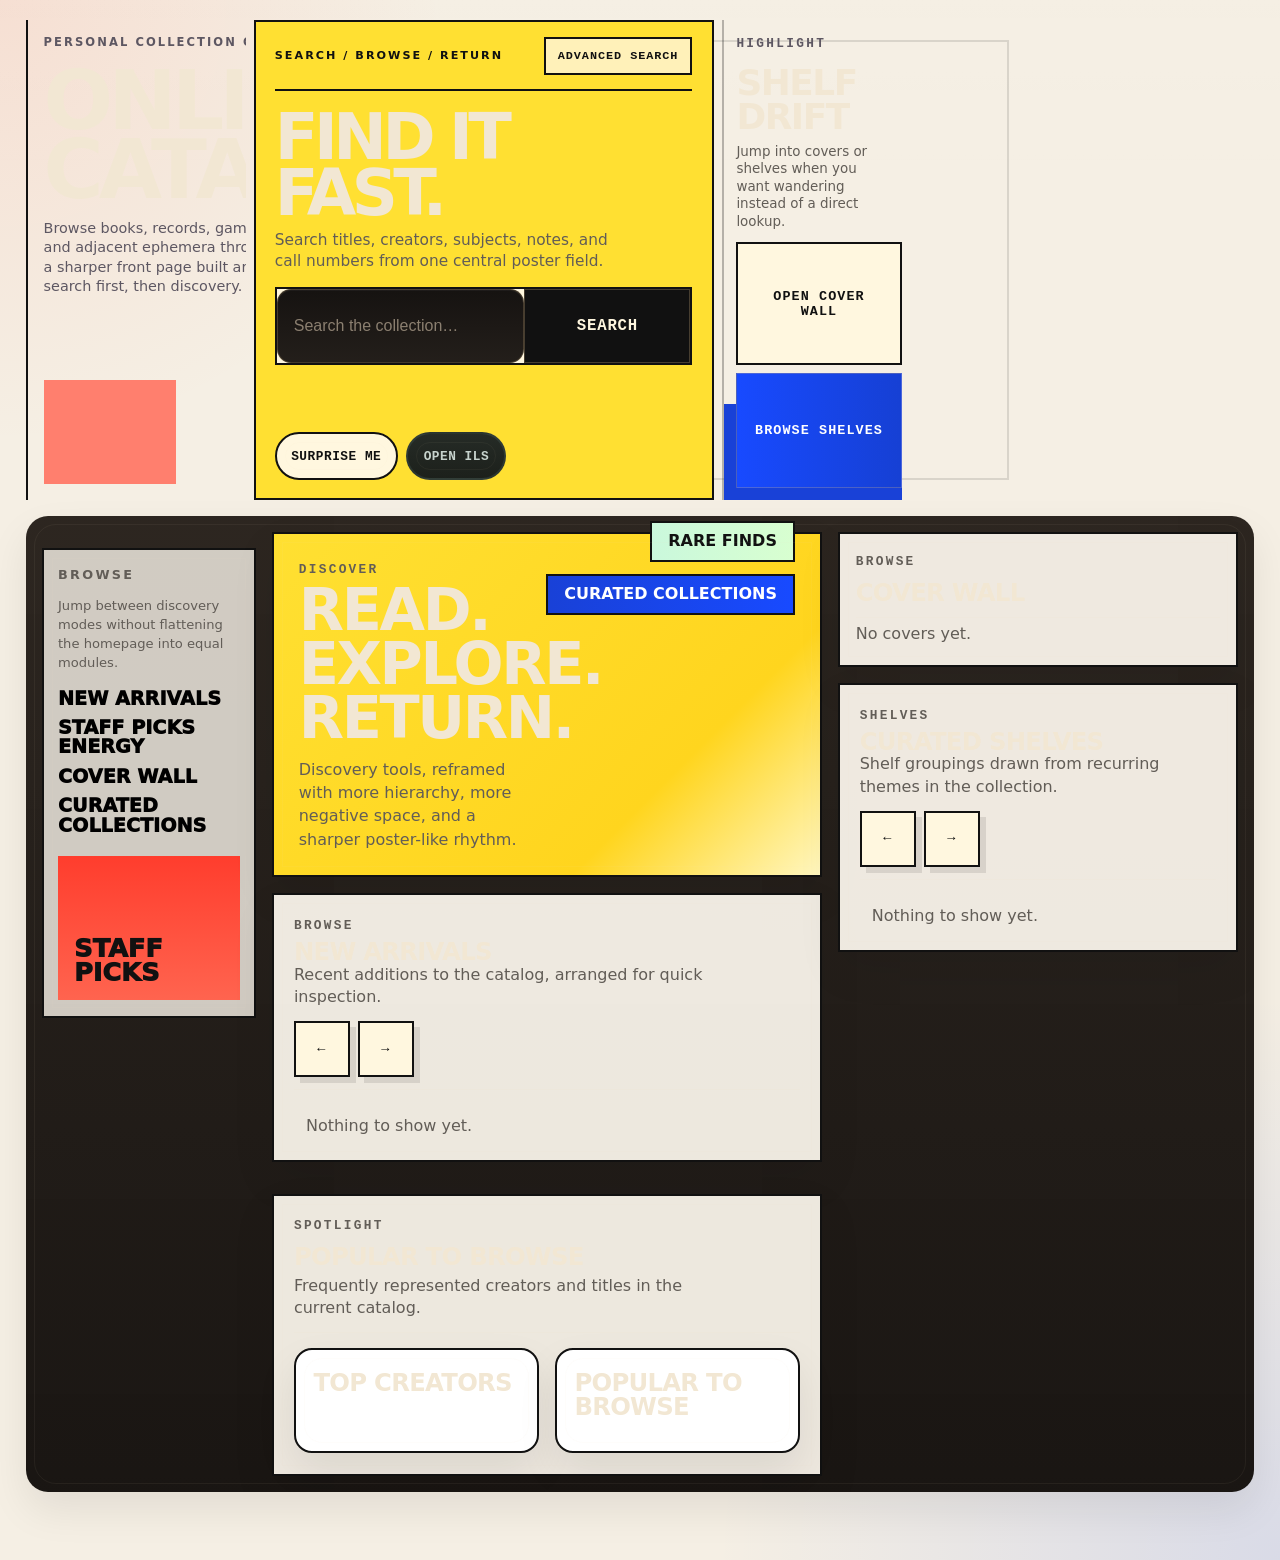
==== commit 6bc6c046: "Rebuild OPAC homepage hero composition" ====
--- a/index.html
+++ b/index.html
@@ -13,8 +13,8 @@
           <div class="poster-brand-column" aria-labelledby="posterBrandTitle">
             <p class="poster-brand-eyebrow">Personal Collection Catalog</p>
             <div class="poster-brand-copy">
-              <h1 id="posterBrandTitle">ONLINE CATALOG</h1>
-              <p class="site-tagline">Browse books, records, games, and adjacent ephemera through a louder, more curated front page for Jordan's Library.</p>
+              <h1 id="posterBrandTitle"><span>ONLINE</span><span>CATALOG</span></h1>
+              <p class="site-tagline">Browse books, records, games, and adjacent ephemera through a sharper front page built around search first, then discovery.</p>
             </div>
             <span class="poster-brand-accent" aria-hidden="true"></span>
           </div>
@@ -30,9 +30,8 @@
             </div>
             <div class="poster-search-stack">
               <div class="poster-search-label">
-                <p class="section-kicker">Search</p>
                 <h2 class="poster-search-headline">Find it fast.</h2>
-                <p class="poster-search-copy">Search titles, creators, subjects, notes, and call numbers from one loud central lane.</p>
+                <p class="poster-search-copy">Search titles, creators, subjects, notes, and call numbers from one central poster field.</p>
               </div>
               <label for="keywordSearch" class="sr-only">Global keyword search</label>
               <div class="search-input-wrap poster-search-input-wrap">
@@ -69,10 +68,10 @@
           </section>
 
           <aside class="poster-discovery-rail" aria-labelledby="posterFeatureTitle">
-            <p class="section-kicker">Highlight</p>
+            <p class="section-kicker poster-rail-label">Highlight</p>
             <div class="poster-feature-copy-block">
               <h2 id="posterFeatureTitle">Shelf Drift</h2>
-              <p class="poster-feature-copy">Jump into covers or shelves when you want discovery instead of a direct lookup.</p>
+              <p class="poster-feature-copy">Jump into covers or shelves when you want wandering instead of a direct lookup.</p>
             </div>
             <div class="poster-feature-actions">
               <button class="button button-secondary poster-feature-action nav-btn" data-view="covers" type="button">Open Cover Wall</button>
--- a/styles.css
+++ b/styles.css
@@ -3234,18 +3234,19 @@
 .site-header-inner.poster-hero::before {
   content: "";
   position: absolute;
-  inset: auto 8% -1rem 24%;
-  height: 2px;
-  background: rgba(17, 17, 17, 0.78);
+  inset: 1.25rem 20% 1.25rem 20%;
+  border: 2px solid rgba(17, 17, 17, 0.12);
   z-index: 0;
+  pointer-events: none;
 }
 
 .poster-hero-composition {
   position: relative;
   z-index: 1;
-  grid-template-columns: minmax(260px, 28fr) minmax(420px, 44fr) minmax(220px, 24fr);
-  gap: 0.8rem;
-  align-items: start;
+  display: grid;
+  grid-template-columns: minmax(220px, 24fr) minmax(460px, 52fr) minmax(180px, 20fr);
+  gap: 0.5rem;
+  align-items: stretch;
   min-width: 0;
 }
 
@@ -3266,18 +3267,14 @@
 .poster-brand-column {
   position: relative;
   display: grid;
-  grid-template-rows: auto 1fr;
-  gap: 1.35rem;
-  padding: 1rem 1rem 0.95rem;
-  min-height: 23.5rem;
-  background: #6a6a70;
-  color: #fff7df;
+  grid-template-rows: auto 1fr auto;
+  gap: 1rem;
+  padding: 0.9rem 1rem 1rem 0;
+  min-height: 25rem;
+  background: transparent;
+  color: #1d1328;
   overflow: hidden;
-}
-
-.poster-branding .eyebrow,
-.poster-branding .site-tagline {
-  color: #fff7df;
+  border-left: 2px solid #111;
 }
 
 .poster-brand-eyebrow {
@@ -3287,49 +3284,57 @@
   font-weight: 900;
   letter-spacing: 0.18em;
   text-transform: uppercase;
+  color: #5d5762;
 }
 
 .poster-brand-copy {
   display: grid;
-  gap: 0.85rem;
   align-content: start;
-  gap: 0.95rem;
+  gap: 1rem;
   padding: 0 1rem;
 }
 
-.poster-branding h1 {
-  max-width: 7ch;
+.poster-brand-column h1 {
   margin: 0;
-  font-size: clamp(3.8rem, 6.5vw, 6.6rem);
-  line-height: 0.86;
+  display: grid;
+  gap: 0.1rem;
+  max-width: 6ch;
+  font-size: clamp(3.8rem, 6.4vw, 6.4rem);
+  line-height: 0.82;
   letter-spacing: -0.06em;
+  text-transform: uppercase;
+}
+
+.poster-brand-column h1 span {
+  display: block;
 }
 
 .site-tagline {
-  max-width: 17rem;
+  max-width: 15rem;
   margin: 0;
-  font-size: 0.92rem;
+  font-size: 0.9rem;
   line-height: 1.35;
-}
-
-.poster-block-red {
-  position: absolute;
-  right: 1rem;
-  bottom: 1rem;
-  min-height: 92px;
-  width: min(118px, 34%);
-  margin: 0;
-  z-index: 1;
+  color: #5d5762;
+}
+
+.poster-brand-accent {
+  align-self: end;
+  margin-left: 1rem;
+  width: min(132px, 52%);
+  min-height: 104px;
+  background: #ff7f6e;
 }
 
 .poster-search-stage {
   position: relative;
-  margin-top: 0;
-  margin-left: 0;
-  padding: 1rem 1.1rem 1.05rem;
-  min-height: 20.75rem;
+  display: grid;
+  align-content: start;
+  margin: 0;
+  padding: 0.95rem 1.2rem 1.1rem;
+  min-height: 25rem;
   background: #ffe032;
-  box-shadow: 12px 12px 0 rgba(17, 17, 17, 0.08);
+  border: 2px solid #111;
+  box-shadow: none;
   z-index: 3;
 }
 
@@ -3342,7 +3347,7 @@
   align-items: center;
   justify-content: space-between;
   gap: 0.75rem;
-  padding-bottom: 0.75rem;
+  padding-bottom: 0.85rem;
   border-bottom: 2px solid #111;
 }
 
@@ -3365,50 +3370,61 @@
 
 .poster-search-stack {
   display: grid;
-  gap: 0.9rem;
-  padding-top: 1rem;
+  gap: 1rem;
+  padding-top: 1.15rem;
 }
 
 .poster-search-label {
   display: grid;
-  gap: 0.4rem;
-  max-width: 34rem;
+  gap: 0.5rem;
+  max-width: 36rem;
 }
 
 .poster-search-headline {
   margin: 0;
-  font-size: clamp(2rem, 3.2vw, 3.1rem);
-  line-height: 0.92;
-  letter-spacing: -0.05em;
+  font-size: clamp(2.8rem, 5vw, 5rem);
+  line-height: 0.88;
+  letter-spacing: -0.07em;
   text-transform: uppercase;
 }
 
 .poster-search-copy {
-  max-width: 34ch;
+  max-width: 36ch;
   margin: 0;
-  font-size: 0.88rem;
-  line-height: 1.3;
+  font-size: 0.96rem;
+  line-height: 1.35;
 }
 
 .poster-search-input-wrap {
-  min-height: 70px;
-  grid-template-columns: minmax(0, 1fr) 154px;
+  min-height: 74px;
+  grid-template-columns: minmax(0, 1fr) 166px;
+  gap: 0;
+  border: 2px solid #111;
+  background: #fff7df;
 }
 
 .poster-search-input-wrap input[type="search"] {
-  min-height: 70px;
-  padding: 1rem 1.1rem;
+  min-height: 74px;
+  padding: 1rem 1.15rem;
   font-size: clamp(1.05rem, 1.65vw, 1.4rem);
+  margin-top: 0;
+  border: 0;
+  border-radius: 0;
+  background: transparent;
 }
 
 .poster-search-btn,
 .poster-search-input-wrap .poster-search-btn {
-  min-width: 154px;
-  min-height: 70px;
+  min-width: 166px;
+  min-height: 74px;
   font-size: 0.98rem;
+  border-radius: 0;
+  background: #111;
+  box-shadow: none;
 }
 
 .poster-secondary-actions {
+  display: grid;
   grid-template-columns: repeat(2, minmax(0, max-content));
   align-items: stretch;
   gap: 0.55rem;
@@ -3420,6 +3436,7 @@
   padding: 0.65rem 0.9rem;
   box-shadow: none;
   font-size: 0.8rem;
+  border-radius: 999px;
 }
 
 .poster-pill-dark,
@@ -3447,33 +3464,36 @@
 
 .poster-discovery-rail {
   position: relative;
-  align-self: end;
-  display: grid;
-  grid-template-rows: auto auto auto;
-  gap: 0.7rem;
-  min-height: 18.75rem;
-  margin-top: 2.15rem;
-  padding: 0.9rem 0.9rem 7.1rem;
-  background: #f5efe2;
+  align-self: stretch;
+  display: grid;
+  grid-template-rows: auto auto 1fr auto;
+  gap: 0.75rem;
+  min-height: 25rem;
+  margin-top: 0;
+  padding: 0.95rem 0 0 0.8rem;
+  background: transparent;
   overflow: hidden;
+  border-left: 2px solid rgba(17, 17, 17, 0.28);
 }
 
 .poster-feature-copy-block {
   display: grid;
   gap: 0.55rem;
-  max-width: 14rem;
+  max-width: 13rem;
   position: relative;
   z-index: 2;
 }
 
-.poster-feature-panel h2 {
+.poster-discovery-rail h2 {
   margin: 0;
-  font-size: clamp(1.8rem, 3vw, 2.6rem);
-  line-height: 0.92;
+  font-size: clamp(1.5rem, 2.8vw, 2.4rem);
+  line-height: 0.95;
+  text-transform: uppercase;
+  letter-spacing: -0.04em;
 }
 
 .poster-feature-copy {
-  max-width: 24ch;
+  max-width: 18ch;
   margin: 0;
   font-size: 0.84rem;
   line-height: 1.3;
@@ -3488,25 +3508,31 @@
   z-index: 2;
   display: grid;
   gap: 0.5rem;
-  justify-items: start;
+  justify-items: stretch;
 }
 
 .poster-feature-action {
   min-width: 0;
-  width: auto;
+  width: 100%;
   min-height: 44px;
   padding: 0.6rem 0.85rem;
   box-shadow: none;
+  justify-content: center;
+}
+
+.poster-rail-label {
+  color: #5d5762;
 }
 
 .poster-rail-accent {
   position: absolute;
-  right: -2px;
-  bottom: -2px;
+  right: 0;
+  bottom: 0;
   width: 100%;
-  min-height: 78px;
+  min-height: 96px;
   margin: 0;
   box-shadow: none;
+  background: #1941d7;
 }
 
 .poster-homepage-grid {
@@ -3598,11 +3624,11 @@
 
 @media (max-width: 1260px) {
   .site-header-inner.poster-hero::before {
-    inset: auto 0 -1rem 0;
+    inset: 1rem 8% 1rem 8%;
   }
 
-  .poster-hero-grid {
-    grid-template-columns: minmax(240px, 28fr) minmax(360px, 44fr) minmax(210px, 24fr);
+  .poster-hero-composition {
+    grid-template-columns: minmax(210px, 24fr) minmax(360px, 52fr) minmax(170px, 20fr);
   }
 
   .poster-homepage-grid {
@@ -3633,7 +3659,7 @@
   }
 
   .poster-brand-column {
-    padding-right: 0;
+    padding-right: 0.5rem;
     border-left: 0;
     border-top: 2px solid #111;
     padding-top: 0.85rem;
@@ -3646,7 +3672,9 @@
 
   .poster-discovery-rail {
     margin-top: 0;
-    padding-left: 0;
+    padding-left: 0.5rem;
+    border-left: 0;
+    border-top: 2px solid rgba(17, 17, 17, 0.28);
   }
 
   .poster-rail-accent {
@@ -3666,6 +3694,15 @@
     grid-template-columns: 1fr 1fr;
   }
 
+  .poster-search-input-wrap {
+    grid-template-columns: 1fr;
+  }
+
+  .poster-search-btn,
+  .poster-search-input-wrap .poster-search-btn {
+    min-width: 100%;
+  }
+
   #adminPageBtn {
     grid-row: auto;
     grid-column: auto;
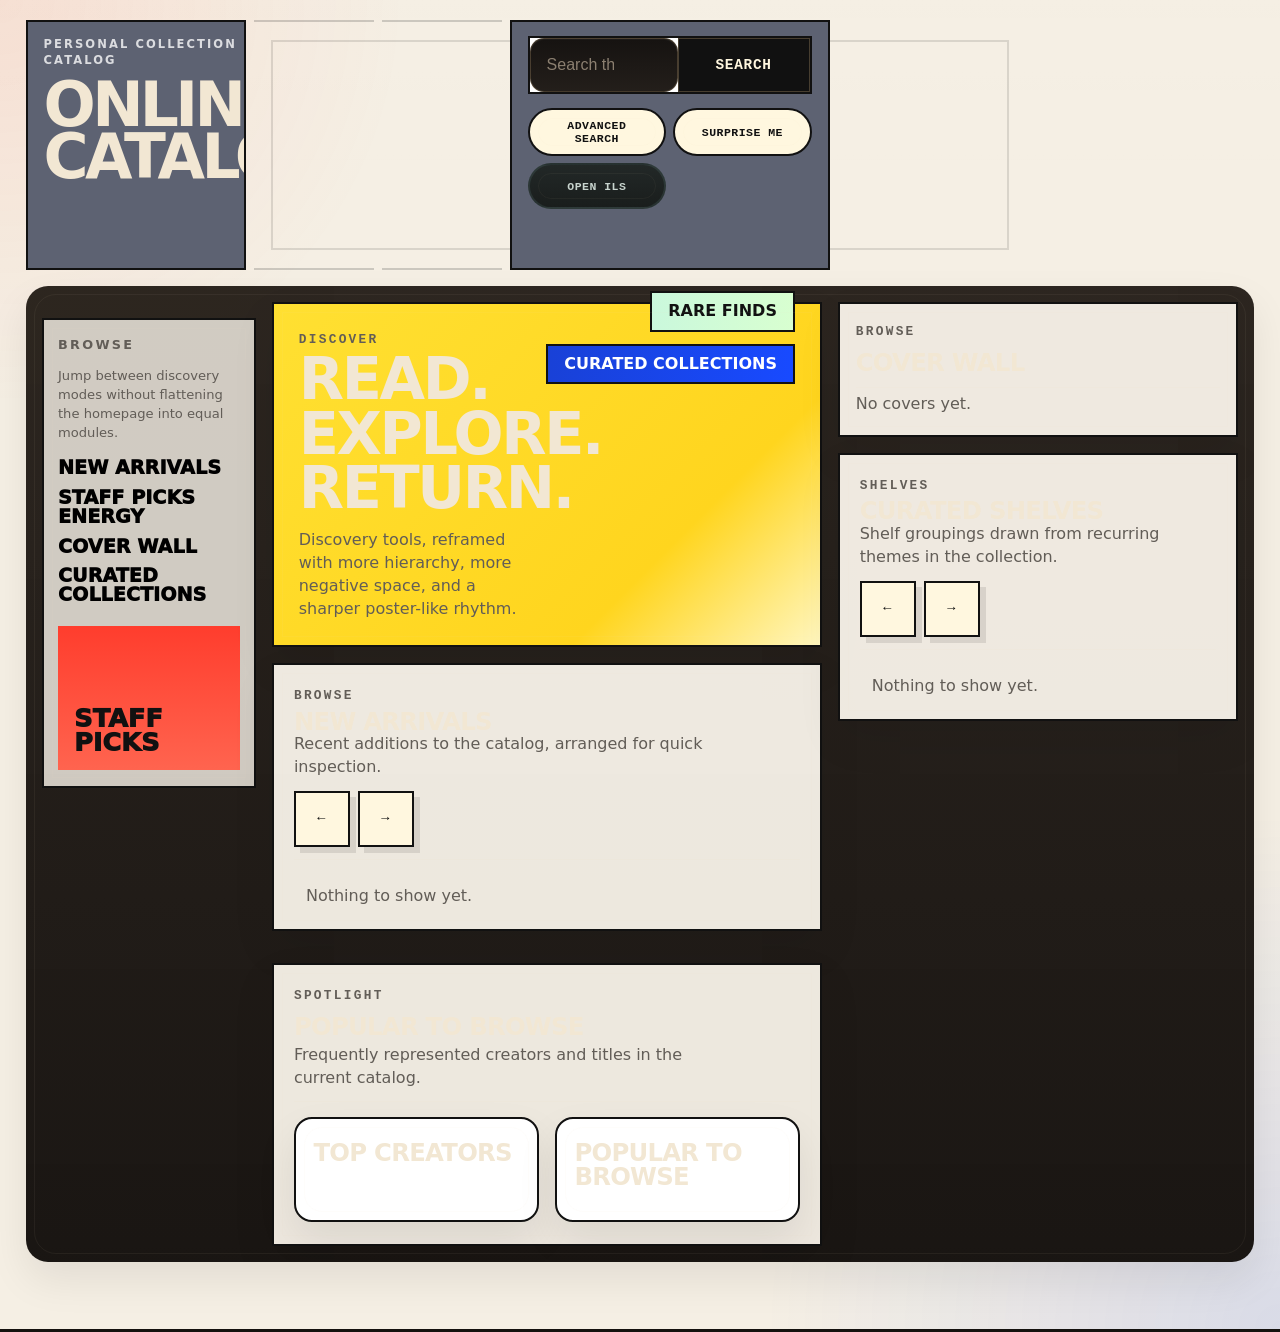
==== commit c0d12e7f: "Adjust OPAC header to four-column layout" ====
--- a/index.html
+++ b/index.html
@@ -11,40 +11,34 @@
       <div class="site-header-inner poster-hero">
         <section class="poster-hero-composition" aria-label="OPAC homepage hero">
           <div class="poster-brand-column" aria-labelledby="posterBrandTitle">
-            <p class="poster-brand-eyebrow">Personal Collection Catalog</p>
             <div class="poster-brand-copy">
+              <p class="poster-brand-eyebrow">Personal Collection Catalog</p>
               <h1 id="posterBrandTitle"><span>ONLINE</span><span>CATALOG</span></h1>
-              <p class="site-tagline">Browse books, records, games, and adjacent ephemera through a sharper front page built around search first, then discovery.</p>
-            </div>
-            <span class="poster-brand-accent" aria-hidden="true"></span>
-          </div>
+            </div>
+          </div>
+
+          <div class="poster-spacer-column" aria-hidden="true"></div>
+          <div class="poster-spacer-column" aria-hidden="true"></div>
 
           <section class="search-main poster-search-stage" aria-label="Search the catalog">
             <div class="search-panel-heading sr-only">
               <p class="search-panel-title">Search the catalog</p>
               <p class="search-panel-copy">Title, creator, subject, notes, call number.</p>
             </div>
-            <div class="poster-search-utility" aria-label="Search utilities">
-              <span class="poster-search-utility-label">Search / Browse / Return</span>
-              <button id="toggleAdvancedBtn" class="button button-secondary poster-search-utility-btn" type="button" aria-expanded="false">Advanced Search</button>
-            </div>
-            <div class="poster-search-stack">
-              <div class="poster-search-label">
-                <h2 class="poster-search-headline">Find it fast.</h2>
-                <p class="poster-search-copy">Search titles, creators, subjects, notes, and call numbers from one central poster field.</p>
-              </div>
+            <div class="poster-search-stack poster-search-stack-compact">
               <label for="keywordSearch" class="sr-only">Global keyword search</label>
               <div class="search-input-wrap poster-search-input-wrap">
                 <input id="keywordSearch" type="search" placeholder="Search the collection…" />
                 <button id="runSearchBtn" class="button poster-search-btn" type="button">Search</button>
                 <div id="searchSuggestions" class="suggestions hidden"></div>
               </div>
-              <p id="didYouMean" class="muted did-you-mean"></p>
               <div class="hero-search-actions poster-secondary-actions">
+                <button id="toggleAdvancedBtn" class="button button-secondary poster-pill header-utility" type="button" aria-expanded="false">Advanced Search</button>
                 <button id="randomItemBtn" class="button button-secondary poster-pill header-utility" type="button">Surprise Me</button>
                 <button id="adminPageBtn" class="button poster-pill poster-pill-dark" type="button">Open ILS</button>
                 <button id="adminToggleBtn" class="button hidden poster-pill poster-pill-dark" type="button">Admin Login</button>
               </div>
+              <p id="didYouMean" class="muted did-you-mean"></p>
             </div>
             <div id="advancedSearch" class="advanced-grid hidden">
               <label>Title <input id="advTitle" type="search" /></label>
@@ -66,19 +60,6 @@
               </label>
             </div>
           </section>
-
-          <aside class="poster-discovery-rail" aria-labelledby="posterFeatureTitle">
-            <p class="section-kicker poster-rail-label">Highlight</p>
-            <div class="poster-feature-copy-block">
-              <h2 id="posterFeatureTitle">Shelf Drift</h2>
-              <p class="poster-feature-copy">Jump into covers or shelves when you want wandering instead of a direct lookup.</p>
-            </div>
-            <div class="poster-feature-actions">
-              <button class="button button-secondary poster-feature-action nav-btn" data-view="covers" type="button">Open Cover Wall</button>
-              <button class="button poster-feature-action nav-btn" data-view="shelves" type="button">Browse Shelves</button>
-            </div>
-            <span class="poster-rail-accent" aria-hidden="true"></span>
-          </aside>
         </section>
       </div>
     </header>
--- a/styles.css
+++ b/styles.css
@@ -2848,6 +2848,101 @@
   box-shadow: none;
 }
 
+
+.poster-spacer-column {
+  min-height: 12.5rem;
+  background: transparent;
+  border-top: 2px solid rgba(17, 17, 17, 0.18);
+  border-bottom: 2px solid rgba(17, 17, 17, 0.18);
+}
+
+.poster-brand-accent,
+.poster-discovery-rail,
+.poster-search-utility,
+.poster-search-label {
+  display: none;
+}
+
+.poster-search-stage {
+  position: relative;
+  display: grid;
+  align-content: start;
+  margin: 0;
+  padding: 0.85rem 1rem;
+  min-height: 12.5rem;
+  background: #5d6272;
+  border: 2px solid #111;
+  box-shadow: none;
+  z-index: 3;
+}
+
+.poster-search-stack {
+  display: grid;
+  gap: 0.75rem;
+  padding-top: 0;
+}
+
+.poster-search-stack-compact {
+  align-content: start;
+}
+
+.poster-search-input-wrap {
+  min-height: 58px;
+  grid-template-columns: minmax(0, 1fr) 132px;
+  gap: 0;
+  border: 2px solid #111;
+  background: #fff;
+}
+
+.poster-search-input-wrap input[type="search"] {
+  min-height: 54px;
+  padding: 0.8rem 0.95rem;
+  font-size: 1rem;
+  margin-top: 0;
+  border: 0;
+  border-radius: 0;
+  background: transparent;
+}
+
+.poster-search-btn,
+.poster-search-input-wrap .poster-search-btn {
+  min-width: 132px;
+  min-height: 54px;
+  font-size: 0.9rem;
+  border-radius: 0;
+  background: #111;
+  box-shadow: none;
+}
+
+.poster-secondary-actions {
+  display: grid;
+  grid-template-columns: repeat(2, minmax(0, 1fr));
+  align-items: stretch;
+  gap: 0.45rem;
+}
+
+.poster-pill,
+.poster-secondary-actions .button {
+  min-height: 40px;
+  padding: 0.55rem 0.75rem;
+  box-shadow: none;
+  font-size: 0.72rem;
+  border-radius: 999px;
+}
+
+.poster-pill-dark,
+.poster-secondary-actions .poster-pill-dark {
+  background: #111;
+  color: #fff;
+}
+
+#advancedSearch {
+  margin-top: 0.7rem;
+  padding: 0.8rem;
+  border-width: 2px;
+  background: rgba(255, 255, 255, 0.96);
+}
+
 .poster-homepage-grid {
   display: grid;
   grid-template-columns: minmax(220px, .62fr) minmax(0, 1.28fr) minmax(320px, .88fr);
@@ -3244,7 +3339,7 @@
   position: relative;
   z-index: 1;
   display: grid;
-  grid-template-columns: minmax(220px, 24fr) minmax(460px, 52fr) minmax(180px, 20fr);
+  grid-template-columns: minmax(220px, 1fr) minmax(120px, 1fr) minmax(120px, 1fr) minmax(320px, 1fr);
   gap: 0.5rem;
   align-items: stretch;
   min-width: 0;
@@ -3267,31 +3362,29 @@
 .poster-brand-column {
   position: relative;
   display: grid;
-  grid-template-rows: auto 1fr auto;
-  gap: 1rem;
-  padding: 0.9rem 1rem 1rem 0;
-  min-height: 25rem;
-  background: transparent;
-  color: #1d1328;
+  align-items: start;
+  padding: 0.85rem 1rem;
+  min-height: 12.5rem;
+  background: #5d6272;
+  color: #fff;
   overflow: hidden;
-  border-left: 2px solid #111;
+  border: 2px solid #111;
 }
 
 .poster-brand-eyebrow {
   margin: 0;
-  padding-left: 1rem;
   font-size: 0.72rem;
   font-weight: 900;
   letter-spacing: 0.18em;
   text-transform: uppercase;
-  color: #5d5762;
+  color: rgba(255, 255, 255, 0.78);
 }
 
 .poster-brand-copy {
   display: grid;
   align-content: start;
-  gap: 1rem;
-  padding: 0 1rem;
+  gap: 0.7rem;
+  padding: 0;
 }
 
 .poster-brand-column h1 {
@@ -3299,7 +3392,7 @@
   display: grid;
   gap: 0.1rem;
   max-width: 6ch;
-  font-size: clamp(3.8rem, 6.4vw, 6.4rem);
+  font-size: clamp(2.4rem, 4.8vw, 4.8rem);
   line-height: 0.82;
   letter-spacing: -0.06em;
   text-transform: uppercase;
@@ -3628,7 +3721,7 @@
   }
 
   .poster-hero-composition {
-    grid-template-columns: minmax(210px, 24fr) minmax(360px, 52fr) minmax(170px, 20fr);
+    grid-template-columns: minmax(190px, 1fr) minmax(100px, 1fr) minmax(100px, 1fr) minmax(280px, 1fr);
   }
 
   .poster-homepage-grid {
@@ -3659,9 +3752,8 @@
   }
 
   .poster-brand-column {
-    padding-right: 0.5rem;
-    border-left: 0;
-    border-top: 2px solid #111;
+    padding-right: 1rem;
+    border: 2px solid #111;
     padding-top: 0.85rem;
   }
 
@@ -3670,11 +3762,10 @@
     margin-right: 0;
   }
 
-  .poster-discovery-rail {
-    margin-top: 0;
-    padding-left: 0.5rem;
-    border-left: 0;
-    border-top: 2px solid rgba(17, 17, 17, 0.28);
+  .poster-spacer-column {
+    min-height: 4rem;
+    border-top: 2px solid rgba(17, 17, 17, 0.18);
+    border-bottom: 2px solid rgba(17, 17, 17, 0.18);
   }
 
   .poster-rail-accent {
@@ -3723,3 +3814,121 @@
     grid-template-columns: 1fr;
   }
 }
+
+/* Compact four-column OPAC header override */
+.poster-hero-composition {
+  grid-template-columns: minmax(220px, 1fr) minmax(120px, 1fr) minmax(120px, 1fr) minmax(320px, 1fr);
+}
+
+.poster-brand-column {
+  display: grid;
+  align-items: start;
+  padding: 0.85rem 1rem;
+  min-height: 12.5rem;
+  background: #5d6272;
+  color: #fff;
+  border: 2px solid #111;
+}
+
+.poster-brand-eyebrow {
+  color: rgba(255, 255, 255, 0.78);
+  padding-left: 0;
+}
+
+.poster-brand-copy {
+  gap: 0.7rem;
+  padding: 0;
+}
+
+.poster-brand-column h1 {
+  font-size: clamp(2.4rem, 4.8vw, 4.8rem);
+}
+
+.site-tagline,
+.poster-brand-accent,
+.poster-discovery-rail,
+.poster-search-utility,
+.poster-search-label {
+  display: none;
+}
+
+.poster-spacer-column {
+  min-height: 12.5rem;
+  background: transparent;
+  border-top: 2px solid rgba(17, 17, 17, 0.18);
+  border-bottom: 2px solid rgba(17, 17, 17, 0.18);
+}
+
+.poster-search-stage {
+  padding: 0.85rem 1rem;
+  min-height: 12.5rem;
+  background: #5d6272;
+}
+
+.poster-search-stack {
+  gap: 0.75rem;
+  padding-top: 0;
+}
+
+.poster-search-input-wrap {
+  min-height: 58px;
+  grid-template-columns: minmax(0, 1fr) 132px;
+  background: #fff;
+}
+
+.poster-search-input-wrap input[type="search"] {
+  min-height: 54px;
+  padding: 0.8rem 0.95rem;
+  font-size: 1rem;
+}
+
+.poster-search-btn,
+.poster-search-input-wrap .poster-search-btn {
+  min-width: 132px;
+  min-height: 54px;
+  font-size: 0.9rem;
+}
+
+.poster-secondary-actions {
+  grid-template-columns: repeat(2, minmax(0, 1fr));
+  gap: 0.45rem;
+}
+
+.poster-pill,
+.poster-secondary-actions .button {
+  min-height: 40px;
+  padding: 0.55rem 0.75rem;
+  font-size: 0.72rem;
+}
+
+.poster-pill-dark,
+.poster-secondary-actions .poster-pill-dark {
+  color: #fff;
+}
+
+#advancedSearch {
+  margin-top: 0.7rem;
+  padding: 0.8rem;
+  background: rgba(255, 255, 255, 0.96);
+}
+
+@media (max-width: 1260px) {
+  .poster-hero-composition {
+    grid-template-columns: minmax(190px, 1fr) minmax(100px, 1fr) minmax(100px, 1fr) minmax(280px, 1fr);
+  }
+}
+
+@media (max-width: 1120px) {
+  .poster-hero-composition {
+    grid-template-columns: 1fr;
+  }
+
+  .poster-brand-column {
+    padding-right: 1rem;
+    border: 2px solid #111;
+  }
+
+  .poster-spacer-column {
+    min-height: 4rem;
+  }
+}
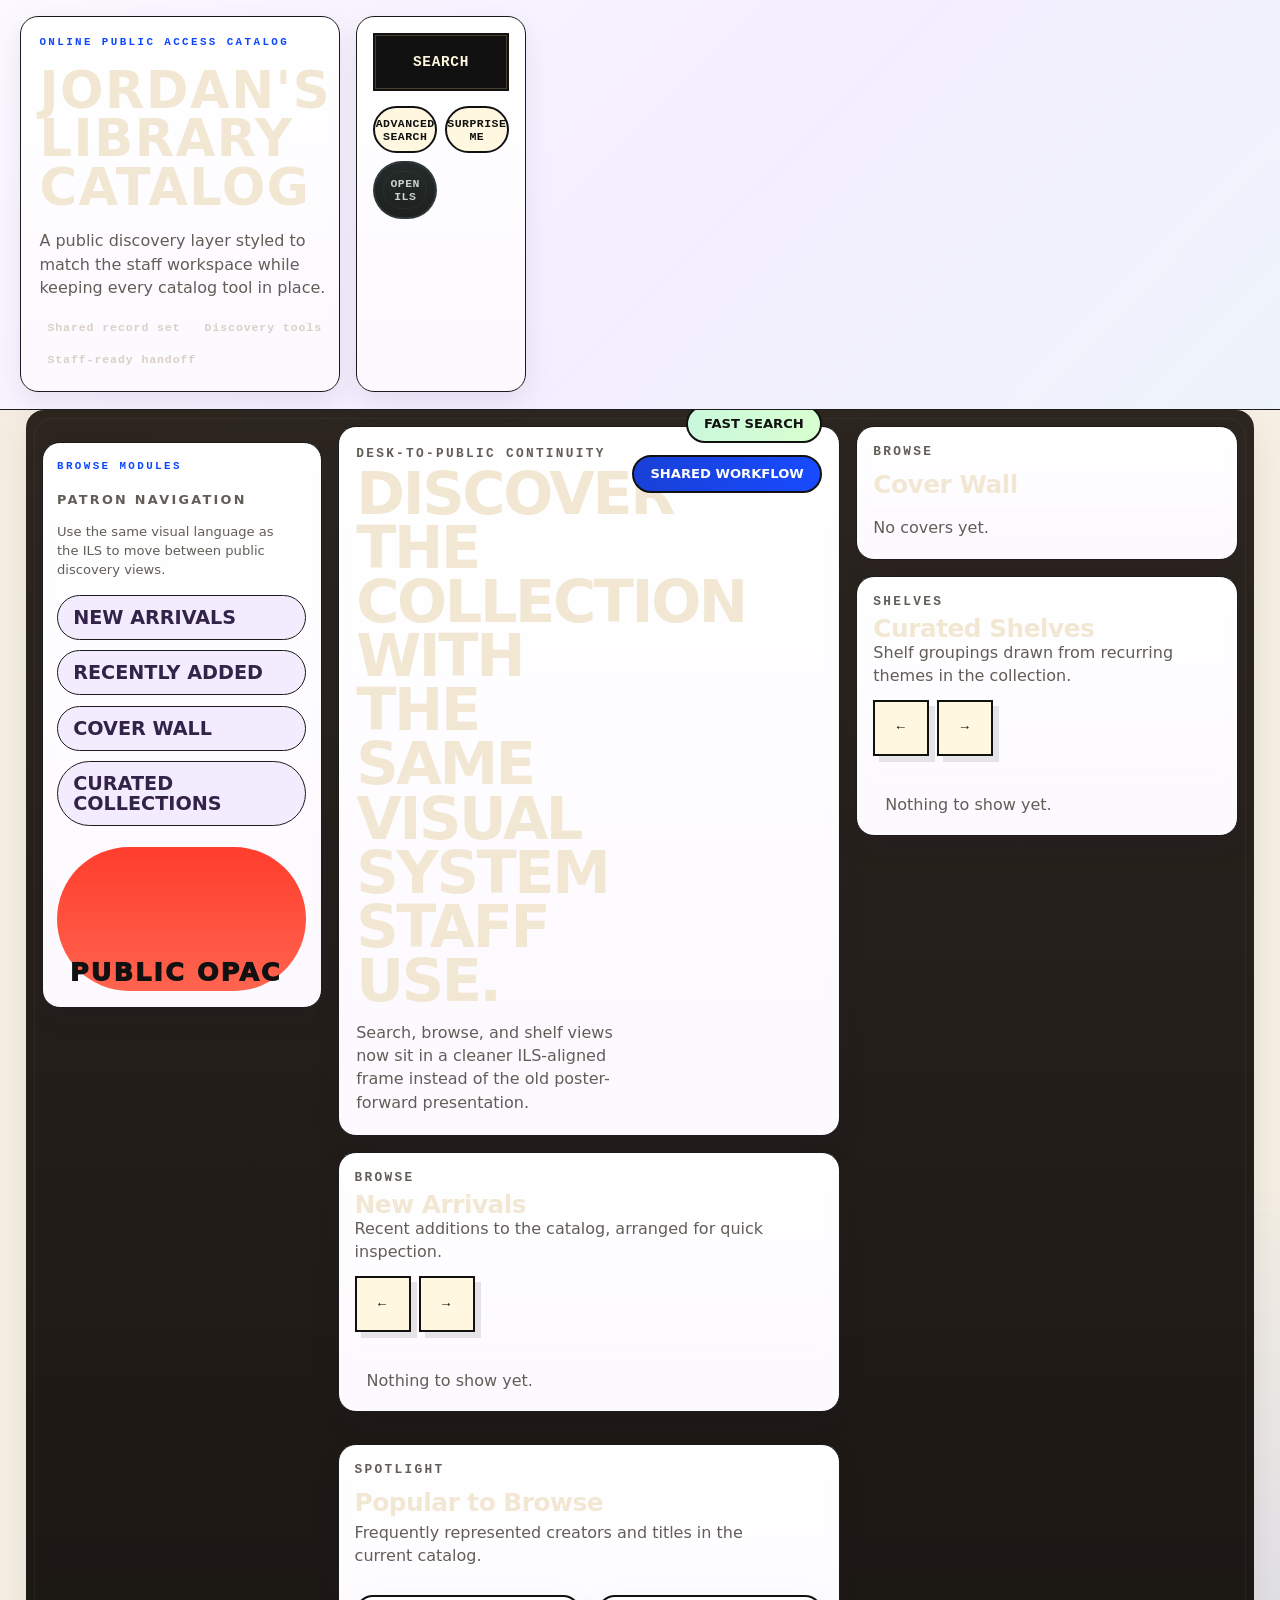
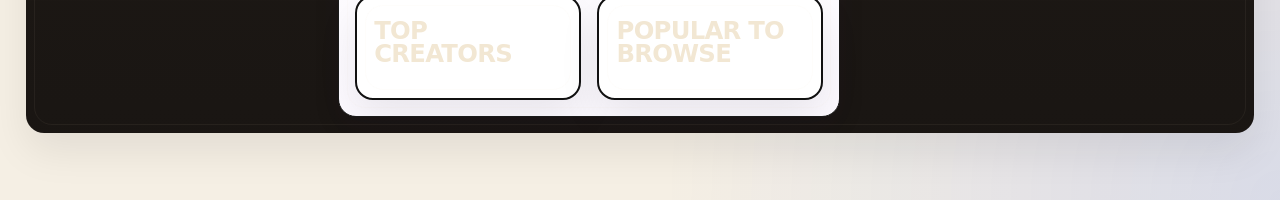
==== commit 48e7f264: "Align OPAC styling with ILS workspace" ====
--- a/index.html
+++ b/index.html
@@ -7,20 +7,21 @@
     <link rel="stylesheet" href="styles.css" />
   </head>
   <body>
-    <header class="site-header opac-poster-shell">
-      <div class="site-header-inner poster-hero">
-        <section class="poster-hero-composition" aria-label="OPAC homepage hero">
-          <div class="poster-brand-column" aria-labelledby="posterBrandTitle">
-            <div class="poster-brand-copy">
-              <p class="poster-brand-eyebrow">Personal Collection Catalog</p>
-              <h1 id="posterBrandTitle"><span>ONLINE</span><span>CATALOG</span></h1>
-            </div>
-          </div>
-
-          <div class="poster-spacer-column" aria-hidden="true"></div>
-          <div class="poster-spacer-column" aria-hidden="true"></div>
-
-          <section class="search-main poster-search-stage" aria-label="Search the catalog">
+    <header class="site-header opac-ils-shell">
+      <div class="site-header-inner opac-ils-hero">
+        <section class="opac-ils-hero-grid" aria-label="OPAC homepage hero">
+          <div class="opac-ils-brand card-like" aria-labelledby="posterBrandTitle">
+            <p class="eyebrow">Online Public Access Catalog</p>
+            <h1 id="posterBrandTitle">Jordan's Library Catalog</h1>
+            <p class="muted opac-ils-brand-copy">A public discovery layer styled to match the staff workspace while keeping every catalog tool in place.</p>
+            <div class="opac-ils-brand-stats" aria-label="Catalog highlights">
+              <span class="badge badge-status">Shared record set</span>
+              <span class="badge badge-status">Discovery tools</span>
+              <span class="badge badge-status">Staff-ready handoff</span>
+            </div>
+          </div>
+
+          <section class="search-main poster-search-stage opac-ils-search card-like" aria-label="Search the catalog">
             <div class="search-panel-heading sr-only">
               <p class="search-panel-title">Search the catalog</p>
               <p class="search-panel-copy">Title, creator, subject, notes, call number.</p>
@@ -64,33 +65,34 @@
       </div>
     </header>
 
-    <main class="layout poster-layout">
-      <section id="opacSection" class="card poster-card">
+    <main class="layout poster-layout opac-ils-layout">
+      <section id="opacSection" class="card poster-card opac-ils-card">
 
         <section id="viewSearch" class="view-panel">
-          <section class="homepage-grid poster-homepage-grid">
-            <aside class="poster-sidebar section-panel" aria-label="Browse sections">
-              <p class="poster-sidebar-title">Browse</p>
-              <p class="poster-sidebar-note">Jump between discovery modes without flattening the homepage into equal modules.</p>
+          <section class="homepage-grid poster-homepage-grid opac-ils-homepage-grid">
+            <aside class="poster-sidebar section-panel opac-ils-sidebar" aria-label="Browse sections">
+              <p class="eyebrow">Browse modules</p>
+              <p class="poster-sidebar-title">Patron navigation</p>
+              <p class="poster-sidebar-note">Use the same visual language as the ILS to move between public discovery views.</p>
               <div class="poster-nav-list">
                 <button class="nav-btn poster-nav-item" data-view="search" type="button">New Arrivals</button>
-                <button class="nav-btn poster-nav-item" data-view="recent" type="button">Staff Picks Energy</button>
+                <button class="nav-btn poster-nav-item" data-view="recent" type="button">Recently Added</button>
                 <button class="nav-btn poster-nav-item" data-view="covers" type="button">Cover Wall</button>
                 <button class="nav-btn poster-nav-item" data-view="shelves" type="button">Curated Collections</button>
               </div>
-              <div class="poster-sticker poster-sticker-red">STAFF PICKS</div>
+              <div class="poster-sticker poster-sticker-red">PUBLIC OPAC</div>
             </aside>
 
-            <div class="poster-main-column">
-              <section class="poster-callout section-panel" aria-labelledby="posterCalloutTitle">
+            <div class="poster-main-column opac-ils-main-column">
+              <section class="poster-callout section-panel opac-ils-callout" aria-labelledby="posterCalloutTitle">
                 <div>
-                  <p class="section-kicker">Discover</p>
-                  <h2 id="posterCalloutTitle">Read. Explore. Return.</h2>
-                  <p class="muted">Discovery tools, reframed with more hierarchy, more negative space, and a sharper poster-like rhythm.</p>
+                  <p class="section-kicker">Desk-to-public continuity</p>
+                  <h2 id="posterCalloutTitle">Discover the collection with the same visual system staff use.</h2>
+                  <p class="muted">Search, browse, and shelf views now sit in a cleaner ILS-aligned frame instead of the old poster-forward presentation.</p>
                 </div>
                 <div class="poster-mini-badges" aria-hidden="true">
-                  <span class="poster-chip poster-chip-mint">Rare Finds</span>
-                  <span class="poster-chip poster-chip-blue">Curated Collections</span>
+                  <span class="poster-chip poster-chip-mint">Fast search</span>
+                  <span class="poster-chip poster-chip-blue">Shared workflow</span>
                 </div>
               </section>
 
@@ -121,7 +123,7 @@
               </section>
             </div>
 
-            <div class="poster-right-rail">
+            <div class="poster-right-rail opac-ils-rail">
               <section class="cover-wall-panel section-panel poster-section" aria-labelledby="homeCoverWallTitle">
                 <div class="section-header module-header">
                   <div>
--- a/styles.css
+++ b/styles.css
@@ -3817,7 +3817,8 @@
 
 /* Compact four-column OPAC header override */
 .poster-hero-composition {
-  grid-template-columns: minmax(220px, 1fr) minmax(120px, 1fr) minmax(120px, 1fr) minmax(320px, 1fr);
+  width: 100%;
+  grid-template-columns: minmax(220px, 280px) minmax(32px, 1fr) minmax(32px, 1fr) minmax(320px, 460px);
 }
 
 .poster-brand-column {
@@ -3825,23 +3826,30 @@
   align-items: start;
   padding: 0.85rem 1rem;
   min-height: 12.5rem;
-  background: #5d6272;
-  color: #fff;
+  background: #111;
+  color: #f6ead0;
+<<<<<<< codex/update-opac-ui-color-and-layout-3tvd0r
+  overflow: hidden;
+=======
+>>>>>>> main
   border: 2px solid #111;
 }
 
 .poster-brand-eyebrow {
-  color: rgba(255, 255, 255, 0.78);
+  color: rgba(246, 234, 208, 0.72);
   padding-left: 0;
 }
 
 .poster-brand-copy {
-  gap: 0.7rem;
+  gap: 0.55rem;
   padding: 0;
 }
 
 .poster-brand-column h1 {
-  font-size: clamp(2.4rem, 4.8vw, 4.8rem);
+  max-width: 6ch;
+  font-size: clamp(2.35rem, 4.8vw, 4.8rem);
+  line-height: 0.84;
+  letter-spacing: -0.055em;
 }
 
 .site-tagline,
@@ -3860,9 +3868,18 @@
 }
 
 .poster-search-stage {
+  justify-self: end;
+<<<<<<< codex/update-opac-ui-color-and-layout-3tvd0r
+  width: 100%;
+  max-width: none;
+=======
+  width: min(100%, 460px);
+  max-width: 460px;
+  margin-left: auto;
+>>>>>>> main
   padding: 0.85rem 1rem;
   min-height: 12.5rem;
-  background: #5d6272;
+  background: #ffe032;
 }
 
 .poster-search-stack {
@@ -3873,13 +3890,14 @@
 .poster-search-input-wrap {
   min-height: 58px;
   grid-template-columns: minmax(0, 1fr) 132px;
-  background: #fff;
+  background: #ffe032;
 }
 
 .poster-search-input-wrap input[type="search"] {
   min-height: 54px;
   padding: 0.8rem 0.95rem;
   font-size: 1rem;
+  background: #ffe032;
 }
 
 .poster-search-btn,
@@ -3914,7 +3932,7 @@
 
 @media (max-width: 1260px) {
   .poster-hero-composition {
-    grid-template-columns: minmax(190px, 1fr) minmax(100px, 1fr) minmax(100px, 1fr) minmax(280px, 1fr);
+    grid-template-columns: minmax(210px, 250px) minmax(24px, 1fr) minmax(24px, 1fr) minmax(300px, 400px);
   }
 }
 
@@ -3928,7 +3946,221 @@
     border: 2px solid #111;
   }
 
+  .poster-search-stage {
+    width: 100%;
+    max-width: 100%;
+    margin-left: 0;
+  }
+
   .poster-spacer-column {
     min-height: 4rem;
   }
 }
+
+/* OPAC / ILS visual alignment */
+.opac-ils-shell {
+  background: linear-gradient(135deg, #fbf8ff 0%, #f4eeff 52%, #eef4fb 100%);
+  border-bottom: 1px solid var(--border);
+  padding: 1rem 1.25rem 1.1rem;
+}
+
+.site-header-inner.opac-ils-hero {
+  width: 100%;
+  max-width: 1680px;
+  margin: 0 auto;
+}
+
+.opac-ils-hero-grid {
+  display: grid;
+  grid-template-columns: minmax(320px, 0.9fr) minmax(0, 1.4fr);
+  gap: 1rem;
+  align-items: stretch;
+}
+
+.opac-ils-brand,
+.opac-ils-search,
+.opac-ils-sidebar,
+.opac-ils-callout,
+.opac-ils-card,
+.opac-ils-rail .section-panel,
+.opac-ils-main-column .section-panel,
+.opac-ils-layout .page-panel {
+  border-radius: 18px;
+  border: 1px solid var(--border);
+  background: linear-gradient(180deg, #fff, #fcf9ff);
+  box-shadow: 0 10px 28px rgba(36, 18, 58, 0.08);
+}
+
+.opac-ils-brand {
+  display: grid;
+  gap: .9rem;
+  align-content: start;
+  padding: 1.15rem;
+}
+
+.opac-ils-brand h1 {
+  margin: 0;
+  font-size: clamp(2rem, 4vw, 3.4rem);
+  line-height: .95;
+}
+
+.opac-ils-brand-copy {
+  max-width: 38rem;
+}
+
+.opac-ils-brand-stats {
+  display: flex;
+  gap: .5rem;
+  flex-wrap: wrap;
+}
+
+.opac-ils-search {
+  padding: 1rem;
+  min-height: 100%;
+}
+
+.opac-ils-layout {
+  max-width: 1680px;
+}
+
+.opac-ils-card {
+  padding: 1rem;
+  background: transparent;
+  border: 0;
+  box-shadow: none;
+}
+
+.opac-ils-homepage-grid {
+  grid-template-columns: 280px minmax(0, 1.25fr) minmax(300px, .95fr);
+  gap: 1rem;
+}
+
+.opac-ils-sidebar {
+  position: sticky;
+  top: 1rem;
+  align-self: start;
+}
+
+.opac-ils-sidebar .poster-nav-item {
+  justify-content: flex-start;
+  text-align: left;
+  width: 100%;
+  border-radius: 999px;
+  border: 1px solid var(--border);
+  background: #f3ecff;
+  color: #342348;
+  font-weight: 700;
+  padding: .75rem .95rem;
+}
+
+.opac-ils-sidebar .poster-nav-item:hover,
+.opac-ils-sidebar .poster-nav-item:focus-visible {
+  background: #e8dcff;
+  border-color: #ccb8f5;
+  transform: none;
+}
+
+.opac-ils-callout {
+  display: grid;
+  grid-template-columns: minmax(0, 1.35fr) auto;
+  gap: 1rem;
+  align-items: start;
+  padding: 1.1rem;
+}
+
+.opac-ils-main-column,
+.opac-ils-rail {
+  display: grid;
+  gap: 1rem;
+  align-content: start;
+}
+
+.opac-ils-layout .poster-section,
+.opac-ils-layout .cover-wall-panel,
+.opac-ils-layout .page-panel {
+  padding: 1rem;
+}
+
+.opac-ils-layout .poster-section h3,
+.opac-ils-layout .page-panel h3 {
+  text-transform: none;
+  letter-spacing: -.02em;
+  font-size: clamp(1.15rem, 2vw, 1.55rem);
+  line-height: 1.1;
+}
+
+.opac-ils-layout .poster-search-input-wrap,
+.opac-ils-layout .hero-search-actions {
+  max-width: none;
+}
+
+.opac-ils-layout .poster-search-btn,
+.opac-ils-layout .poster-pill,
+.opac-ils-layout .poster-secondary-actions .button {
+  min-height: 44px;
+}
+
+.opac-ils-layout .poster-search-btn {
+  box-shadow: none;
+}
+
+.opac-ils-layout .poster-pill,
+.opac-ils-layout .poster-secondary-actions .button {
+  background: #efe7fa;
+  color: #342348;
+  border: 1px solid var(--border);
+}
+
+.opac-ils-layout .poster-pill-dark,
+.opac-ils-layout .poster-secondary-actions .poster-pill-dark {
+  background: linear-gradient(90deg, var(--accent), var(--accent-2));
+  color: #fff;
+  border-color: transparent;
+}
+
+.opac-ils-layout .poster-sticker {
+  border-radius: 999px;
+  padding: .45rem .8rem;
+  letter-spacing: .08em;
+}
+
+.opac-ils-layout .poster-chip {
+  border-radius: 999px;
+  font-size: .82rem;
+}
+
+.opac-ils-layout .popular-grid,
+.opac-ils-layout .cover-wall,
+.opac-ils-layout #recentBuckets,
+.opac-ils-layout #shelfPages {
+  min-width: 0;
+}
+
+@media (max-width: 1100px) {
+  .opac-ils-hero-grid,
+  .opac-ils-homepage-grid {
+    grid-template-columns: 1fr;
+  }
+
+  .opac-ils-sidebar {
+    position: static;
+  }
+
+  .opac-ils-callout {
+    grid-template-columns: 1fr;
+  }
+}
+
+@media (max-width: 720px) {
+  .opac-ils-shell {
+    padding: .85rem;
+  }
+
+  .opac-ils-card {
+    padding: 0;
+  }
+
+  .opac-ils-layout .poster-search-input-wrap {
+    grid-template-columns: 1fr;
+  }
+}
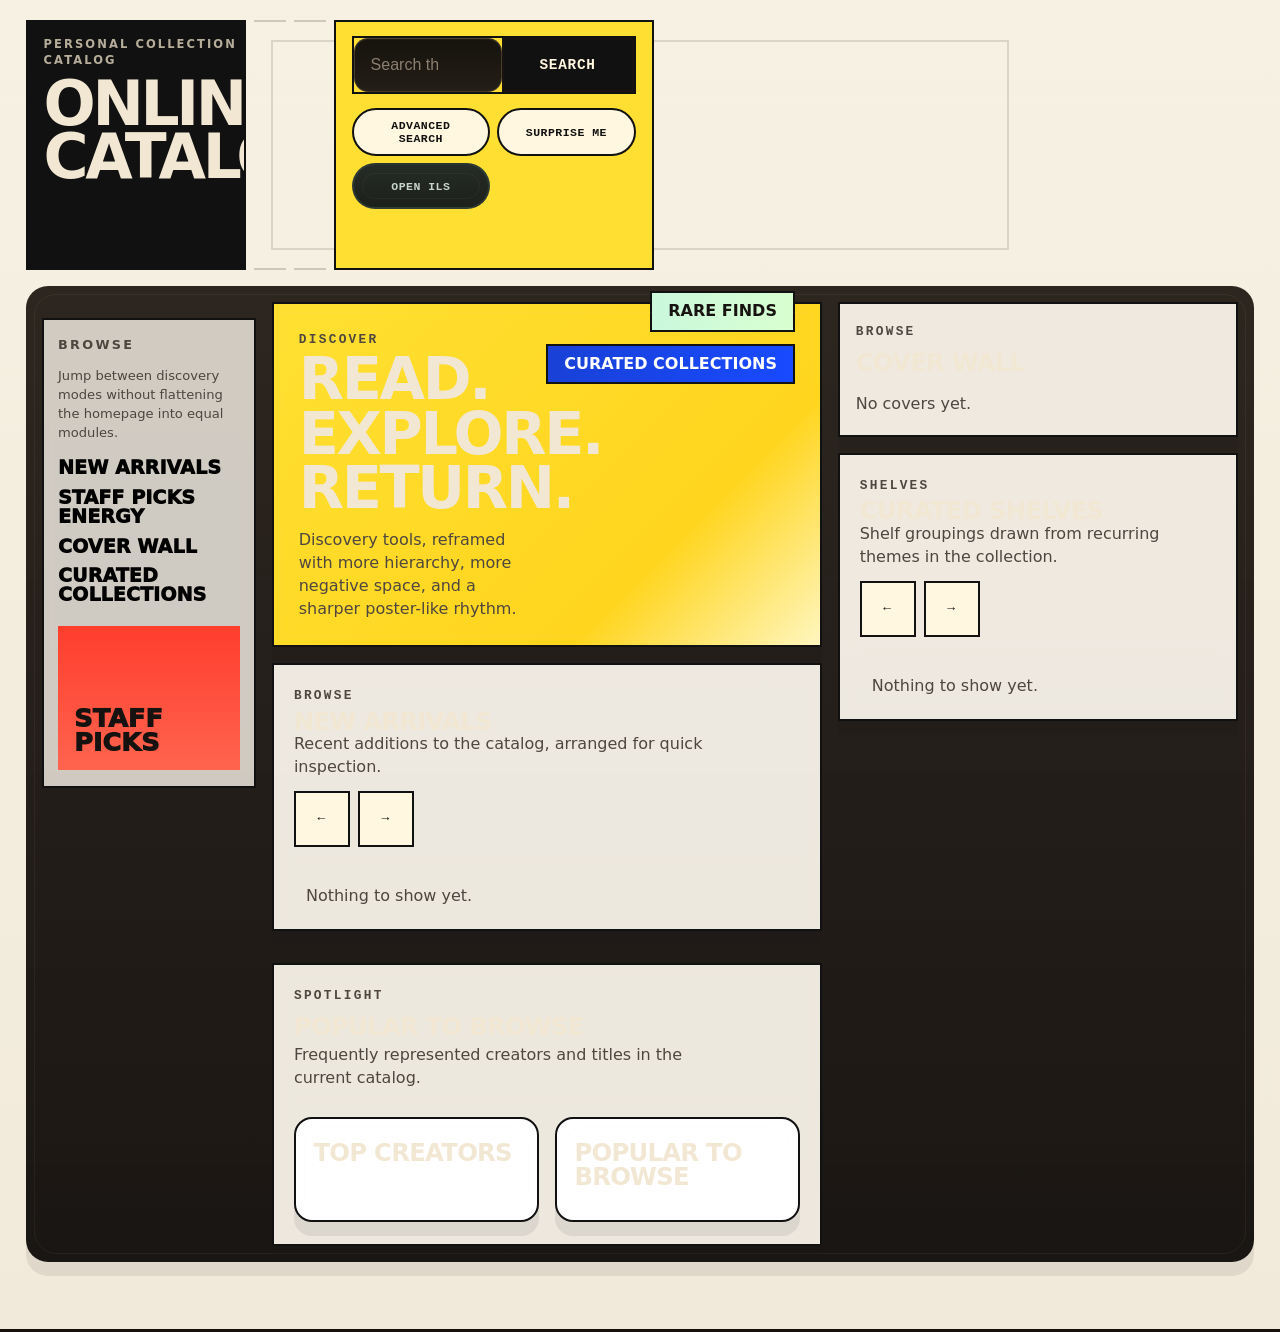
==== commit f66ae2aa: "Split catalog stylesheets by surface" ====
--- a/index.html
+++ b/index.html
@@ -4,24 +4,23 @@
     <meta charset="UTF-8" />
     <meta name="viewport" content="width=device-width, initial-scale=1.0" />
     <title>Jordan's Library</title>
-    <link rel="stylesheet" href="styles.css" />
+    <link rel="stylesheet" href="opac.css" />
   </head>
   <body>
-    <header class="site-header opac-ils-shell">
-      <div class="site-header-inner opac-ils-hero">
-        <section class="opac-ils-hero-grid" aria-label="OPAC homepage hero">
-          <div class="opac-ils-brand card-like" aria-labelledby="posterBrandTitle">
-            <p class="eyebrow">Online Public Access Catalog</p>
-            <h1 id="posterBrandTitle">Jordan's Library Catalog</h1>
-            <p class="muted opac-ils-brand-copy">A public discovery layer styled to match the staff workspace while keeping every catalog tool in place.</p>
-            <div class="opac-ils-brand-stats" aria-label="Catalog highlights">
-              <span class="badge badge-status">Shared record set</span>
-              <span class="badge badge-status">Discovery tools</span>
-              <span class="badge badge-status">Staff-ready handoff</span>
-            </div>
-          </div>
-
-          <section class="search-main poster-search-stage opac-ils-search card-like" aria-label="Search the catalog">
+    <header class="site-header opac-poster-shell">
+      <div class="site-header-inner poster-hero">
+        <section class="poster-hero-composition" aria-label="OPAC homepage hero">
+          <div class="poster-brand-column" aria-labelledby="posterBrandTitle">
+            <div class="poster-brand-copy">
+              <p class="poster-brand-eyebrow">Personal Collection Catalog</p>
+              <h1 id="posterBrandTitle"><span>ONLINE</span><span>CATALOG</span></h1>
+            </div>
+          </div>
+
+          <div class="poster-spacer-column" aria-hidden="true"></div>
+          <div class="poster-spacer-column" aria-hidden="true"></div>
+
+          <section class="search-main poster-search-stage" aria-label="Search the catalog">
             <div class="search-panel-heading sr-only">
               <p class="search-panel-title">Search the catalog</p>
               <p class="search-panel-copy">Title, creator, subject, notes, call number.</p>
@@ -65,34 +64,33 @@
       </div>
     </header>
 
-    <main class="layout poster-layout opac-ils-layout">
-      <section id="opacSection" class="card poster-card opac-ils-card">
+    <main class="layout poster-layout">
+      <section id="opacSection" class="card poster-card">
 
         <section id="viewSearch" class="view-panel">
-          <section class="homepage-grid poster-homepage-grid opac-ils-homepage-grid">
-            <aside class="poster-sidebar section-panel opac-ils-sidebar" aria-label="Browse sections">
-              <p class="eyebrow">Browse modules</p>
-              <p class="poster-sidebar-title">Patron navigation</p>
-              <p class="poster-sidebar-note">Use the same visual language as the ILS to move between public discovery views.</p>
+          <section class="homepage-grid poster-homepage-grid">
+            <aside class="poster-sidebar section-panel" aria-label="Browse sections">
+              <p class="poster-sidebar-title">Browse</p>
+              <p class="poster-sidebar-note">Jump between discovery modes without flattening the homepage into equal modules.</p>
               <div class="poster-nav-list">
                 <button class="nav-btn poster-nav-item" data-view="search" type="button">New Arrivals</button>
-                <button class="nav-btn poster-nav-item" data-view="recent" type="button">Recently Added</button>
+                <button class="nav-btn poster-nav-item" data-view="recent" type="button">Staff Picks Energy</button>
                 <button class="nav-btn poster-nav-item" data-view="covers" type="button">Cover Wall</button>
                 <button class="nav-btn poster-nav-item" data-view="shelves" type="button">Curated Collections</button>
               </div>
-              <div class="poster-sticker poster-sticker-red">PUBLIC OPAC</div>
+              <div class="poster-sticker poster-sticker-red">STAFF PICKS</div>
             </aside>
 
-            <div class="poster-main-column opac-ils-main-column">
-              <section class="poster-callout section-panel opac-ils-callout" aria-labelledby="posterCalloutTitle">
+            <div class="poster-main-column">
+              <section class="poster-callout section-panel" aria-labelledby="posterCalloutTitle">
                 <div>
-                  <p class="section-kicker">Desk-to-public continuity</p>
-                  <h2 id="posterCalloutTitle">Discover the collection with the same visual system staff use.</h2>
-                  <p class="muted">Search, browse, and shelf views now sit in a cleaner ILS-aligned frame instead of the old poster-forward presentation.</p>
+                  <p class="section-kicker">Discover</p>
+                  <h2 id="posterCalloutTitle">Read. Explore. Return.</h2>
+                  <p class="muted">Discovery tools, reframed with more hierarchy, more negative space, and a sharper poster-like rhythm.</p>
                 </div>
                 <div class="poster-mini-badges" aria-hidden="true">
-                  <span class="poster-chip poster-chip-mint">Fast search</span>
-                  <span class="poster-chip poster-chip-blue">Shared workflow</span>
+                  <span class="poster-chip poster-chip-mint">Rare Finds</span>
+                  <span class="poster-chip poster-chip-blue">Curated Collections</span>
                 </div>
               </section>
 
@@ -123,7 +121,7 @@
               </section>
             </div>
 
-            <div class="poster-right-rail opac-ils-rail">
+            <div class="poster-right-rail">
               <section class="cover-wall-panel section-panel poster-section" aria-labelledby="homeCoverWallTitle">
                 <div class="section-header module-header">
                   <div>
--- a/opac.css
+++ b/opac.css
@@ -0,0 +1 @@
+@import url("./base.css");
